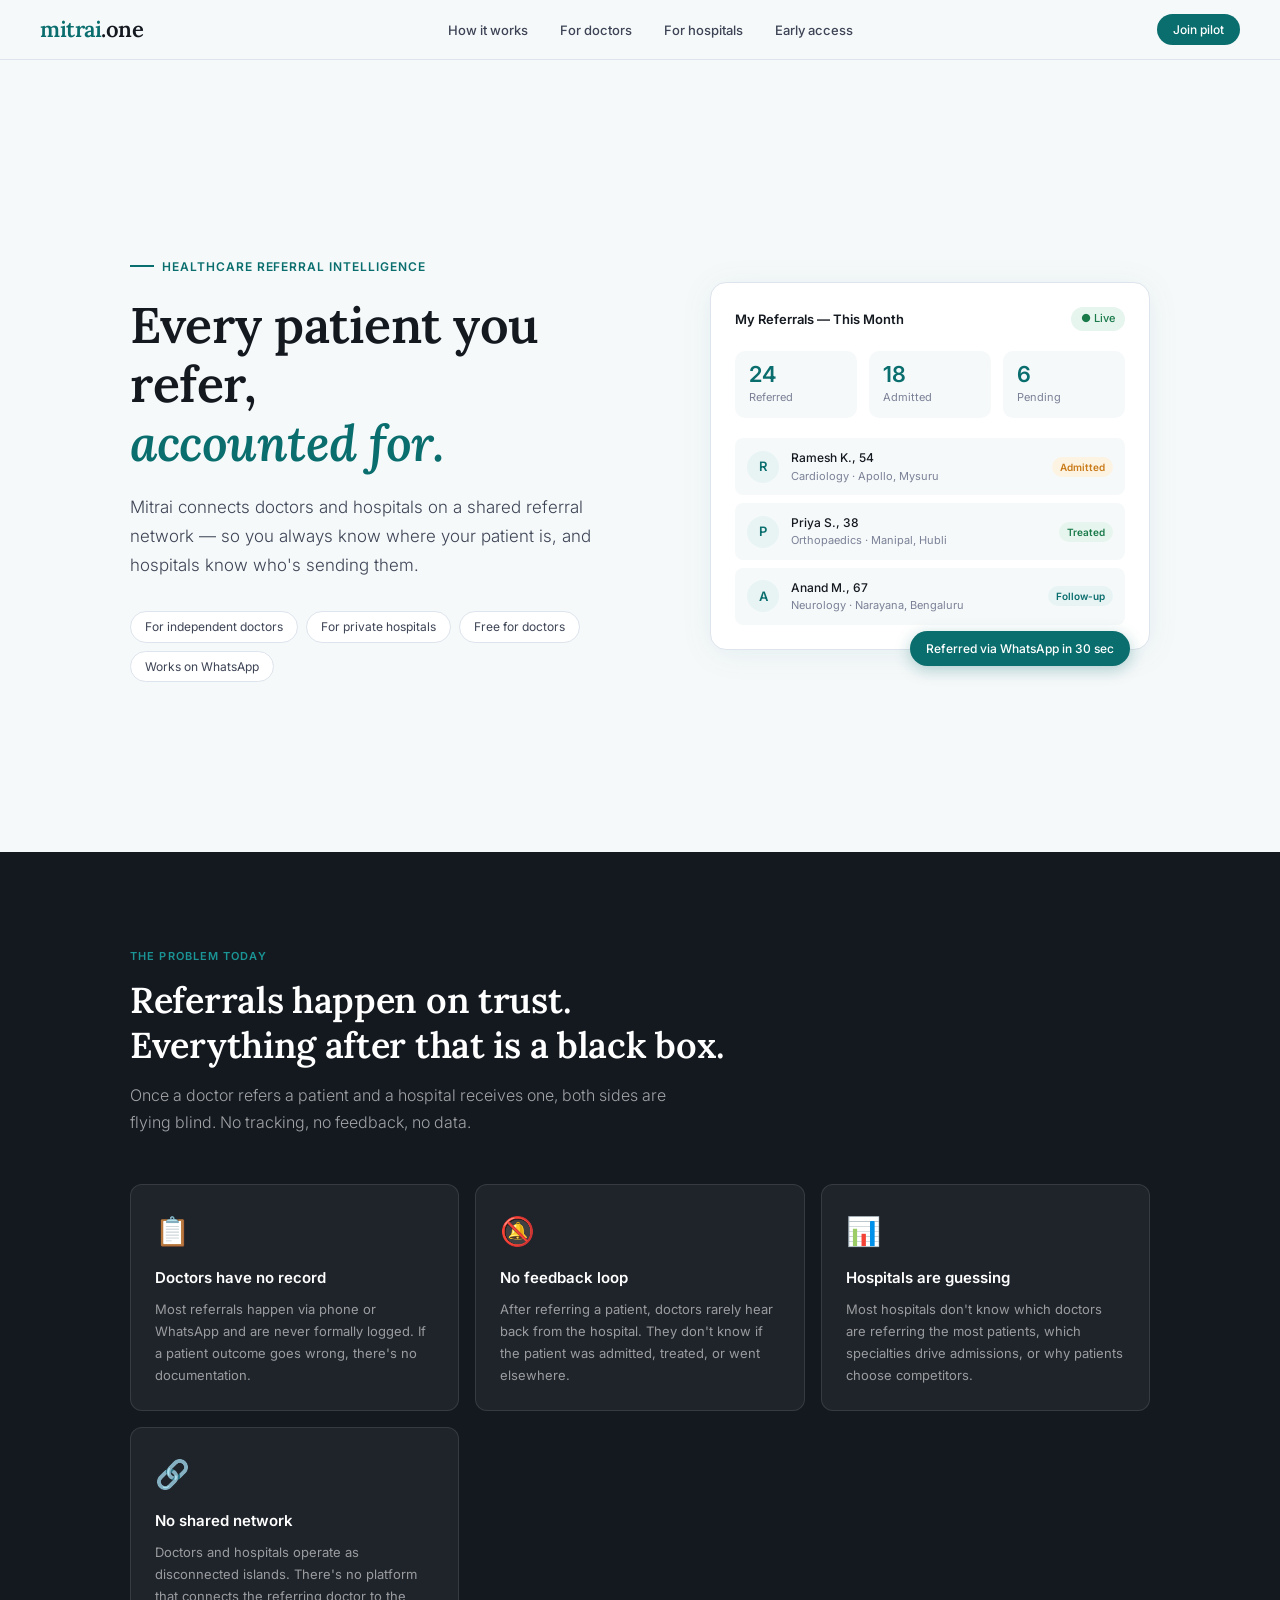
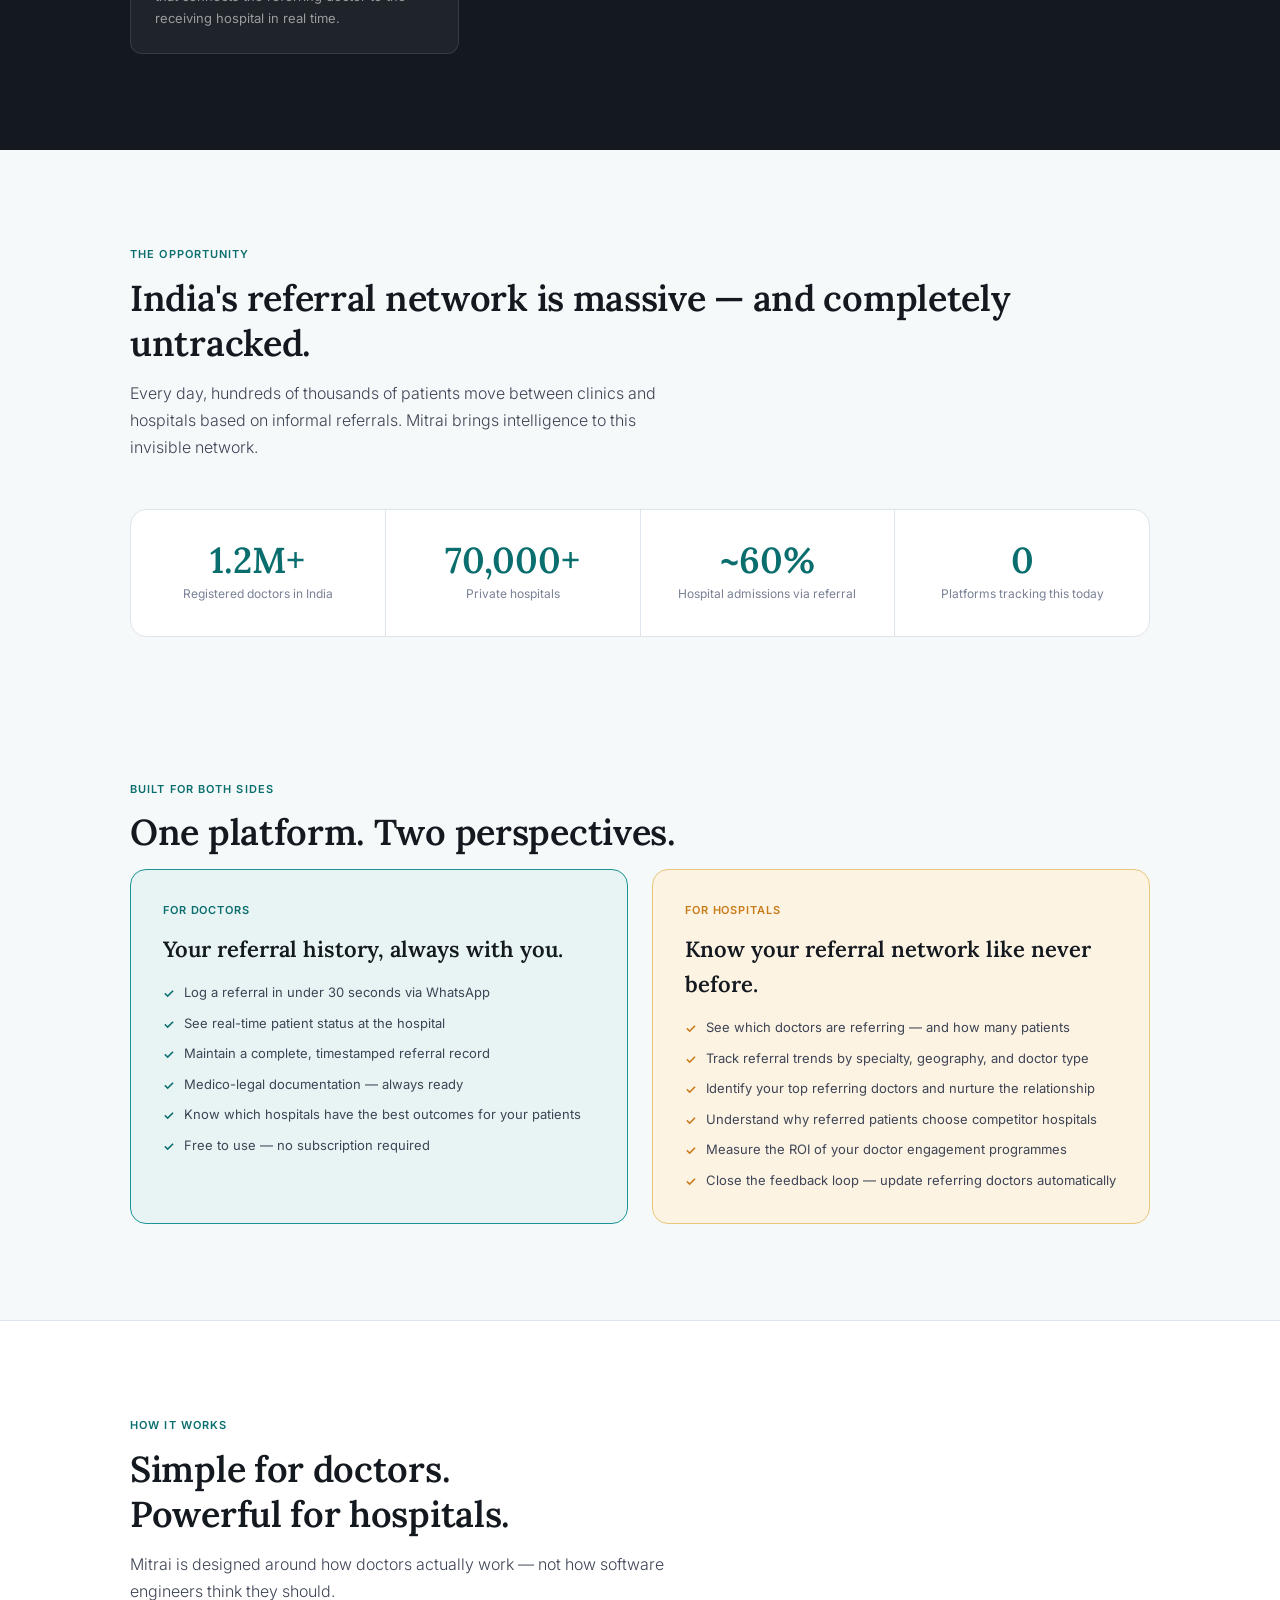
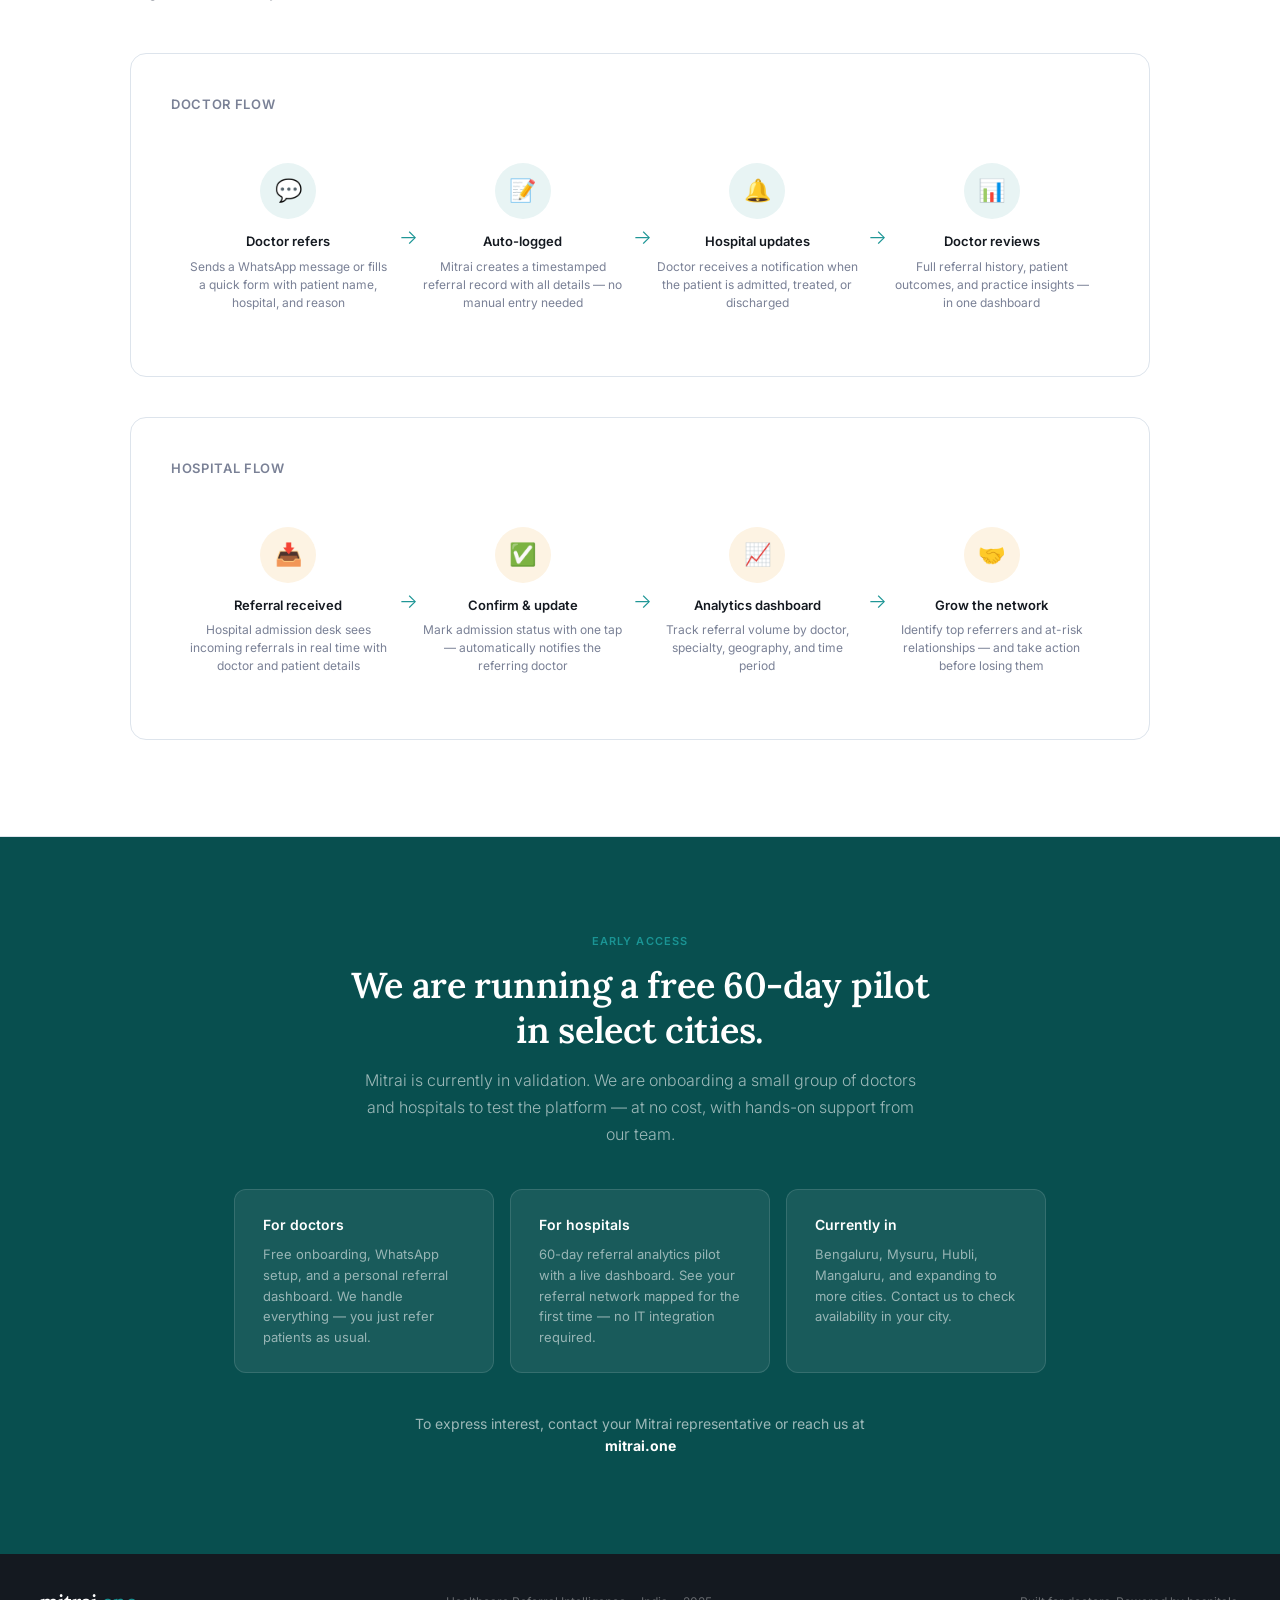
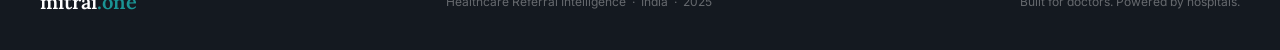
==== index.html @ abe80aa4 "first static site version0" ====
<!DOCTYPE html>
<html lang="en">
<head>
<meta charset="UTF-8">
<meta name="viewport" content="width=device-width, initial-scale=1.0">
<title>Mitrai — Healthcare Referral Intelligence</title>
<style>
@import url('https://fonts.googleapis.com/css2?family=Inter:wght@300;400;500;600&family=Lora:ital,wght@0,500;0,600;1,400&display=swap');

:root {
  --teal: #0B6E6E;
  --teal-dark: #084F4F;
  --teal-light: #E8F4F4;
  --teal-mid: #1A9494;
  --ink: #141920;
  --ink-mid: #3D4455;
  --ink-light: #7A8196;
  --bg: #F6F9FA;
  --white: #FFFFFF;
  --border: #DDE4EC;
  --amber: #C97B1A;
  --amber-light: #FDF3E3;
  --green: #1A7A4A;
  --green-light: #E6F5EE;
  --section-gap: 96px;
}

* { box-sizing: border-box; margin: 0; padding: 0; }

html { scroll-behavior: smooth; }

body {
  font-family: 'Inter', sans-serif;
  background: var(--bg);
  color: var(--ink);
  font-size: 15px;
  line-height: 1.6;
  -webkit-font-smoothing: antialiased;
}

/* NAV */
nav {
  position: sticky;
  top: 0;
  z-index: 100;
  background: rgba(246,249,250,0.92);
  backdrop-filter: blur(12px);
  border-bottom: 1px solid var(--border);
  padding: 0 40px;
  display: flex;
  align-items: center;
  justify-content: space-between;
  height: 60px;
}
.nav-logo {
  font-family: 'Lora', serif;
  font-size: 22px;
  font-weight: 600;
  color: var(--teal);
  letter-spacing: -0.5px;
  text-decoration: none;
}
.nav-logo span { color: var(--ink); }
.nav-links {
  display: flex;
  gap: 32px;
  list-style: none;
}
.nav-links a {
  font-size: 13px;
  font-weight: 500;
  color: var(--ink-mid);
  text-decoration: none;
  transition: color 0.2s;
}
.nav-links a:hover { color: var(--teal); }
.nav-pill {
  font-size: 12px;
  background: var(--teal);
  color: white;
  padding: 6px 16px;
  border-radius: 99px;
  font-weight: 500;
  text-decoration: none;
}

/* HERO */
.hero {
  min-height: 88vh;
  display: flex;
  align-items: center;
  padding: 80px 40px 60px;
  max-width: 1100px;
  margin: 0 auto;
  gap: 60px;
}
.hero-text { flex: 1; max-width: 560px; }
.hero-eyebrow {
  display: inline-flex;
  align-items: center;
  gap: 8px;
  font-size: 12px;
  font-weight: 600;
  color: var(--teal);
  text-transform: uppercase;
  letter-spacing: 0.08em;
  margin-bottom: 20px;
}
.hero-eyebrow::before {
  content: '';
  width: 24px;
  height: 2px;
  background: var(--teal);
  display: block;
}
.hero h1 {
  font-family: 'Lora', serif;
  font-size: clamp(32px, 5vw, 50px);
  font-weight: 600;
  color: var(--ink);
  line-height: 1.18;
  letter-spacing: -0.5px;
  margin-bottom: 20px;
}
.hero h1 em {
  font-style: italic;
  color: var(--teal);
}
.hero-sub {
  font-size: 17px;
  color: var(--ink-mid);
  line-height: 1.7;
  margin-bottom: 32px;
  font-weight: 300;
}
.hero-tags {
  display: flex;
  flex-wrap: wrap;
  gap: 8px;
}
.hero-tag {
  font-size: 12px;
  padding: 5px 14px;
  border-radius: 99px;
  border: 1px solid var(--border);
  color: var(--ink-mid);
  background: var(--white);
}

/* Hero visual */
.hero-visual {
  flex: 1;
  max-width: 440px;
  position: relative;
}
.dashboard-card {
  background: var(--white);
  border: 1px solid var(--border);
  border-radius: 16px;
  padding: 24px;
  box-shadow: 0 4px 32px rgba(11,110,110,0.08);
}
.dc-header {
  display: flex;
  align-items: center;
  justify-content: space-between;
  margin-bottom: 20px;
}
.dc-title { font-size: 13px; font-weight: 600; color: var(--ink); }
.dc-badge { font-size: 11px; background: var(--green-light); color: var(--green); padding: 3px 10px; border-radius: 99px; font-weight: 500; }
.dc-stat-row {
  display: flex;
  gap: 12px;
  margin-bottom: 20px;
}
.dc-stat {
  flex: 1;
  background: var(--bg);
  border-radius: 10px;
  padding: 12px 14px;
}
.dc-stat-val { font-size: 22px; font-weight: 600; color: var(--teal); line-height: 1; }
.dc-stat-label { font-size: 11px; color: var(--ink-light); margin-top: 4px; }
.dc-list { display: flex; flex-direction: column; gap: 8px; }
.dc-item {
  display: flex;
  align-items: center;
  gap: 12px;
  padding: 10px 12px;
  background: var(--bg);
  border-radius: 8px;
}
.dc-avatar {
  width: 32px; height: 32px;
  border-radius: 50%;
  background: var(--teal-light);
  display: flex; align-items: center; justify-content: center;
  font-size: 13px; font-weight: 600; color: var(--teal);
  flex-shrink: 0;
}
.dc-item-text { flex: 1; }
.dc-item-name { font-size: 12px; font-weight: 500; color: var(--ink); }
.dc-item-sub { font-size: 11px; color: var(--ink-light); }
.dc-item-status {
  font-size: 10px; font-weight: 600; padding: 2px 8px; border-radius: 99px;
}
.status-admitted { background: var(--amber-light); color: var(--amber); }
.status-treated { background: var(--green-light); color: var(--green); }
.status-followup { background: var(--teal-light); color: var(--teal); }

/* floating badge */
.float-badge {
  position: absolute;
  bottom: -16px;
  right: 20px;
  background: var(--teal);
  color: white;
  font-size: 12px;
  font-weight: 500;
  padding: 8px 16px;
  border-radius: 99px;
  box-shadow: 0 4px 16px rgba(11,110,110,0.3);
}

/* SECTION COMMON */
.section {
  padding: var(--section-gap) 40px;
  max-width: 1100px;
  margin: 0 auto;
}
.section-eyebrow {
  font-size: 11px;
  font-weight: 600;
  text-transform: uppercase;
  letter-spacing: 0.1em;
  color: var(--teal);
  margin-bottom: 12px;
}
.section-title {
  font-family: 'Lora', serif;
  font-size: clamp(24px, 3.5vw, 36px);
  font-weight: 600;
  color: var(--ink);
  line-height: 1.25;
  margin-bottom: 14px;
  letter-spacing: -0.3px;
}
.section-sub {
  font-size: 16px;
  color: var(--ink-mid);
  max-width: 560px;
  line-height: 1.7;
  font-weight: 300;
  margin-bottom: 48px;
}

/* PROBLEM */
.problem-bg {
  background: var(--ink);
  color: white;
}
.problem-section {
  padding: var(--section-gap) 40px;
  max-width: 1100px;
  margin: 0 auto;
}
.problem-section .section-eyebrow { color: var(--teal-mid); }
.problem-section .section-title { color: white; }
.problem-section .section-sub { color: rgba(255,255,255,0.6); }
.problem-grid {
  display: grid;
  grid-template-columns: repeat(auto-fit, minmax(260px, 1fr));
  gap: 16px;
}
.problem-card {
  background: rgba(255,255,255,0.05);
  border: 1px solid rgba(255,255,255,0.1);
  border-radius: 12px;
  padding: 24px;
}
.problem-icon { font-size: 28px; margin-bottom: 12px; }
.problem-title { font-size: 15px; font-weight: 600; color: white; margin-bottom: 8px; }
.problem-desc { font-size: 13px; color: rgba(255,255,255,0.55); line-height: 1.7; }

/* HOW IT WORKS */
.steps {
  display: grid;
  grid-template-columns: repeat(auto-fit, minmax(220px, 1fr));
  gap: 24px;
}
.step-card {
  background: var(--white);
  border: 1px solid var(--border);
  border-radius: 14px;
  padding: 28px 24px;
  position: relative;
}
.step-num {
  font-family: 'Lora', serif;
  font-size: 40px;
  font-weight: 600;
  color: var(--teal-light);
  line-height: 1;
  margin-bottom: 16px;
}
.step-title { font-size: 15px; font-weight: 600; color: var(--ink); margin-bottom: 8px; }
.step-desc { font-size: 13px; color: var(--ink-mid); line-height: 1.7; }

/* FOR WHOM */
.audience-row {
  display: grid;
  grid-template-columns: 1fr 1fr;
  gap: 24px;
  margin-top: 8px;
}
.audience-card {
  border-radius: 16px;
  padding: 32px;
}
.audience-card.doctors {
  background: var(--teal-light);
  border: 1px solid var(--teal-mid);
}
.audience-card.hospitals {
  background: var(--amber-light);
  border: 1px solid #E8C77A;
}
.audience-label {
  font-size: 11px;
  font-weight: 600;
  text-transform: uppercase;
  letter-spacing: 0.08em;
  margin-bottom: 12px;
}
.audience-card.doctors .audience-label { color: var(--teal); }
.audience-card.hospitals .audience-label { color: var(--amber); }
.audience-title { font-family: 'Lora', serif; font-size: 22px; font-weight: 600; color: var(--ink); margin-bottom: 16px; }
.feature-list { list-style: none; display: flex; flex-direction: column; gap: 10px; }
.feature-list li {
  display: flex;
  align-items: flex-start;
  gap: 10px;
  font-size: 13px;
  color: var(--ink-mid);
  line-height: 1.5;
}
.feature-list li::before {
  content: '✓';
  font-weight: 600;
  flex-shrink: 0;
  margin-top: 1px;
}
.audience-card.doctors .feature-list li::before { color: var(--teal); }
.audience-card.hospitals .feature-list li::before { color: var(--amber); }

/* FLOW */
.flow-wrap {
  background: var(--white);
  border: 1px solid var(--border);
  border-radius: 16px;
  padding: 40px;
}
.flow-row {
  display: flex;
  align-items: stretch;
  gap: 0;
  flex-wrap: wrap;
}
.flow-node {
  flex: 1;
  min-width: 150px;
  text-align: center;
  padding: 24px 16px;
  position: relative;
}
.flow-node::after {
  content: '→';
  position: absolute;
  right: -12px;
  top: 50%;
  transform: translateY(-50%);
  font-size: 20px;
  color: var(--teal-mid);
  font-weight: 300;
}
.flow-node:last-child::after { display: none; }
.flow-circle {
  width: 56px; height: 56px;
  border-radius: 50%;
  margin: 0 auto 12px;
  display: flex; align-items: center; justify-content: center;
  font-size: 22px;
}
.flow-node-title { font-size: 13px; font-weight: 600; color: var(--ink); margin-bottom: 6px; }
.flow-node-desc { font-size: 12px; color: var(--ink-light); line-height: 1.5; }

/* STATS */
.stats-row {
  display: flex;
  gap: 0;
  flex-wrap: wrap;
  background: var(--white);
  border: 1px solid var(--border);
  border-radius: 16px;
  overflow: hidden;
  margin-bottom: 48px;
}
.stat-item {
  flex: 1;
  min-width: 140px;
  padding: 32px 24px;
  border-right: 1px solid var(--border);
  text-align: center;
}
.stat-item:last-child { border-right: none; }
.stat-val { font-family: 'Lora', serif; font-size: 36px; font-weight: 600; color: var(--teal); line-height: 1; margin-bottom: 6px; }
.stat-label { font-size: 12px; color: var(--ink-light); }

/* PILOT */
.pilot-bg { background: var(--teal-dark); }
.pilot-section {
  padding: var(--section-gap) 40px;
  max-width: 1100px;
  margin: 0 auto;
  text-align: center;
}
.pilot-section .section-eyebrow { color: var(--teal-mid); }
.pilot-section .section-title { color: white; margin: 0 auto 14px; }
.pilot-section .section-sub { color: rgba(255,255,255,0.6); margin: 0 auto 40px; text-align: center; }
.pilot-cards {
  display: flex;
  gap: 16px;
  justify-content: center;
  flex-wrap: wrap;
}
.pilot-card {
  background: rgba(255,255,255,0.07);
  border: 1px solid rgba(255,255,255,0.12);
  border-radius: 12px;
  padding: 24px 28px;
  text-align: left;
  max-width: 260px;
  flex: 1;
  min-width: 200px;
}
.pilot-card-title { font-size: 14px; font-weight: 600; color: white; margin-bottom: 8px; }
.pilot-card-desc { font-size: 13px; color: rgba(255,255,255,0.55); line-height: 1.6; }

/* FOOTER */
footer {
  background: var(--ink);
  padding: 32px 40px;
  display: flex;
  align-items: center;
  justify-content: space-between;
  flex-wrap: gap;
  gap: 16px;
}
.footer-logo { font-family: 'Lora', serif; font-size: 20px; font-weight: 600; color: white; }
.footer-logo span { color: var(--teal-mid); }
.footer-note { font-size: 12px; color: rgba(255,255,255,0.35); }

/* RESPONSIVE */
@media (max-width: 768px) {
  nav { padding: 0 20px; }
  .nav-links { display: none; }
  .hero { flex-direction: column; padding: 60px 20px 40px; gap: 40px; }
  .hero-visual { max-width: 100%; }
  .section, .problem-section, .pilot-section { padding: 60px 20px; }
  .audience-row { grid-template-columns: 1fr; }
  .flow-row { flex-direction: column; }
  .flow-node::after { content: '↓'; right: 50%; transform: translateX(50%); top: auto; bottom: -16px; }
  .flow-node { padding-bottom: 32px; }
  footer { flex-direction: column; text-align: center; padding: 24px 20px; }
}
</style>
</head>
<body>

<!-- NAV -->
<nav>
  <a class="nav-logo" href="#">mitrai<span>.one</span></a>
  <ul class="nav-links">
    <li><a href="#how-it-works">How it works</a></li>
    <li><a href="#for-whom">For doctors</a></li>
    <li><a href="#for-hospitals">For hospitals</a></li>
    <li><a href="#pilot">Early access</a></li>
  </ul>
  <a class="nav-pill" href="#pilot">Join pilot</a>
</nav>

<!-- HERO -->
<section>
  <div class="hero">
    <div class="hero-text">
      <div class="hero-eyebrow">Healthcare Referral Intelligence</div>
      <h1>Every patient you refer,<br><em>accounted for.</em></h1>
      <p class="hero-sub">Mitrai connects doctors and hospitals on a shared referral network — so you always know where your patient is, and hospitals know who's sending them.</p>
      <div class="hero-tags">
        <span class="hero-tag">For independent doctors</span>
        <span class="hero-tag">For private hospitals</span>
        <span class="hero-tag">Free for doctors</span>
        <span class="hero-tag">Works on WhatsApp</span>
      </div>
    </div>
    <div class="hero-visual">
      <div class="dashboard-card">
        <div class="dc-header">
          <div class="dc-title">My Referrals — This Month</div>
          <div class="dc-badge">● Live</div>
        </div>
        <div class="dc-stat-row">
          <div class="dc-stat">
            <div class="dc-stat-val">24</div>
            <div class="dc-stat-label">Referred</div>
          </div>
          <div class="dc-stat">
            <div class="dc-stat-val">18</div>
            <div class="dc-stat-label">Admitted</div>
          </div>
          <div class="dc-stat">
            <div class="dc-stat-val">6</div>
            <div class="dc-stat-label">Pending</div>
          </div>
        </div>
        <div class="dc-list">
          <div class="dc-item">
            <div class="dc-avatar">R</div>
            <div class="dc-item-text">
              <div class="dc-item-name">Ramesh K., 54</div>
              <div class="dc-item-sub">Cardiology · Apollo, Mysuru</div>
            </div>
            <span class="dc-item-status status-admitted">Admitted</span>
          </div>
          <div class="dc-item">
            <div class="dc-avatar">P</div>
            <div class="dc-item-text">
              <div class="dc-item-name">Priya S., 38</div>
              <div class="dc-item-sub">Orthopaedics · Manipal, Hubli</div>
            </div>
            <span class="dc-item-status status-treated">Treated</span>
          </div>
          <div class="dc-item">
            <div class="dc-avatar">A</div>
            <div class="dc-item-text">
              <div class="dc-item-name">Anand M., 67</div>
              <div class="dc-item-sub">Neurology · Narayana, Bengaluru</div>
            </div>
            <span class="dc-item-status status-followup">Follow-up</span>
          </div>
        </div>
      </div>
      <div class="float-badge">Referred via WhatsApp in 30 sec</div>
    </div>
  </div>
</section>

<!-- PROBLEM -->
<div class="problem-bg">
  <div class="problem-section">
    <div class="section-eyebrow">The problem today</div>
    <h2 class="section-title">Referrals happen on trust.<br>Everything after that is a black box.</h2>
    <p class="section-sub">Once a doctor refers a patient and a hospital receives one, both sides are flying blind. No tracking, no feedback, no data.</p>
    <div class="problem-grid">
      <div class="problem-card">
        <div class="problem-icon">📋</div>
        <div class="problem-title">Doctors have no record</div>
        <div class="problem-desc">Most referrals happen via phone or WhatsApp and are never formally logged. If a patient outcome goes wrong, there's no documentation.</div>
      </div>
      <div class="problem-card">
        <div class="problem-icon">🔕</div>
        <div class="problem-title">No feedback loop</div>
        <div class="problem-desc">After referring a patient, doctors rarely hear back from the hospital. They don't know if the patient was admitted, treated, or went elsewhere.</div>
      </div>
      <div class="problem-card">
        <div class="problem-icon">📊</div>
        <div class="problem-title">Hospitals are guessing</div>
        <div class="problem-desc">Most hospitals don't know which doctors are referring the most patients, which specialties drive admissions, or why patients choose competitors.</div>
      </div>
      <div class="problem-card">
        <div class="problem-icon">🔗</div>
        <div class="problem-title">No shared network</div>
        <div class="problem-desc">Doctors and hospitals operate as disconnected islands. There's no platform that connects the referring doctor to the receiving hospital in real time.</div>
      </div>
    </div>
  </div>
</div>

<!-- STATS -->
<div class="section" style="padding-bottom: 0;" id="for-whom">
  <div class="section-eyebrow">The opportunity</div>
  <h2 class="section-title">India's referral network is massive — and completely untracked.</h2>
  <p class="section-sub">Every day, hundreds of thousands of patients move between clinics and hospitals based on informal referrals. Mitrai brings intelligence to this invisible network.</p>
  <div class="stats-row">
    <div class="stat-item">
      <div class="stat-val">1.2M+</div>
      <div class="stat-label">Registered doctors in India</div>
    </div>
    <div class="stat-item">
      <div class="stat-val">70,000+</div>
      <div class="stat-label">Private hospitals</div>
    </div>
    <div class="stat-item">
      <div class="stat-val">~60%</div>
      <div class="stat-label">Hospital admissions via referral</div>
    </div>
    <div class="stat-item">
      <div class="stat-val">0</div>
      <div class="stat-label">Platforms tracking this today</div>
    </div>
  </div>
</div>

<!-- FOR WHOM -->
<div class="section">
  <div class="section-eyebrow">Built for both sides</div>
  <h2 class="section-title">One platform. Two perspectives.</h2>
  <div class="audience-row">
    <div class="audience-card doctors">
      <div class="audience-label">For Doctors</div>
      <div class="audience-title">Your referral history, always with you.</div>
      <ul class="feature-list">
        <li>Log a referral in under 30 seconds via WhatsApp</li>
        <li>See real-time patient status at the hospital</li>
        <li>Maintain a complete, timestamped referral record</li>
        <li>Medico-legal documentation — always ready</li>
        <li>Know which hospitals have the best outcomes for your patients</li>
        <li>Free to use — no subscription required</li>
      </ul>
    </div>
    <div class="audience-card hospitals" id="for-hospitals">
      <div class="audience-label">For Hospitals</div>
      <div class="audience-title">Know your referral network like never before.</div>
      <ul class="feature-list">
        <li>See which doctors are referring — and how many patients</li>
        <li>Track referral trends by specialty, geography, and doctor type</li>
        <li>Identify your top referring doctors and nurture the relationship</li>
        <li>Understand why referred patients choose competitor hospitals</li>
        <li>Measure the ROI of your doctor engagement programmes</li>
        <li>Close the feedback loop — update referring doctors automatically</li>
      </ul>
    </div>
  </div>
</div>

<!-- HOW IT WORKS -->
<div style="background:var(--white);border-top:1px solid var(--border);border-bottom:1px solid var(--border);" id="how-it-works">
  <div class="section">
    <div class="section-eyebrow">How it works</div>
    <h2 class="section-title">Simple for doctors.<br>Powerful for hospitals.</h2>
    <p class="section-sub">Mitrai is designed around how doctors actually work — not how software engineers think they should.</p>

    <div class="flow-wrap" style="margin-bottom:40px">
      <div style="font-size:13px;font-weight:600;color:var(--ink-light);margin-bottom:24px;text-transform:uppercase;letter-spacing:0.05em">Doctor flow</div>
      <div class="flow-row">
        <div class="flow-node">
          <div class="flow-circle" style="background:var(--teal-light)">💬</div>
          <div class="flow-node-title">Doctor refers</div>
          <div class="flow-node-desc">Sends a WhatsApp message or fills a quick form with patient name, hospital, and reason</div>
        </div>
        <div class="flow-node">
          <div class="flow-circle" style="background:var(--teal-light)">📝</div>
          <div class="flow-node-title">Auto-logged</div>
          <div class="flow-node-desc">Mitrai creates a timestamped referral record with all details — no manual entry needed</div>
        </div>
        <div class="flow-node">
          <div class="flow-circle" style="background:var(--teal-light)">🔔</div>
          <div class="flow-node-title">Hospital updates</div>
          <div class="flow-node-desc">Doctor receives a notification when the patient is admitted, treated, or discharged</div>
        </div>
        <div class="flow-node">
          <div class="flow-circle" style="background:var(--teal-light)">📊</div>
          <div class="flow-node-title">Doctor reviews</div>
          <div class="flow-node-desc">Full referral history, patient outcomes, and practice insights — in one dashboard</div>
        </div>
      </div>
    </div>

    <div class="flow-wrap">
      <div style="font-size:13px;font-weight:600;color:var(--ink-light);margin-bottom:24px;text-transform:uppercase;letter-spacing:0.05em">Hospital flow</div>
      <div class="flow-row">
        <div class="flow-node">
          <div class="flow-circle" style="background:var(--amber-light)">📥</div>
          <div class="flow-node-title">Referral received</div>
          <div class="flow-node-desc">Hospital admission desk sees incoming referrals in real time with doctor and patient details</div>
        </div>
        <div class="flow-node">
          <div class="flow-circle" style="background:var(--amber-light)">✅</div>
          <div class="flow-node-title">Confirm & update</div>
          <div class="flow-node-desc">Mark admission status with one tap — automatically notifies the referring doctor</div>
        </div>
        <div class="flow-node">
          <div class="flow-circle" style="background:var(--amber-light)">📈</div>
          <div class="flow-node-title">Analytics dashboard</div>
          <div class="flow-node-desc">Track referral volume by doctor, specialty, geography, and time period</div>
        </div>
        <div class="flow-node">
          <div class="flow-circle" style="background:var(--amber-light)">🤝</div>
          <div class="flow-node-title">Grow the network</div>
          <div class="flow-node-desc">Identify top referrers and at-risk relationships — and take action before losing them</div>
        </div>
      </div>
    </div>
  </div>
</div>

<!-- PILOT -->
<div class="pilot-bg" id="pilot">
  <div class="pilot-section">
    <div class="section-eyebrow">Early access</div>
    <h2 class="section-title" style="max-width:600px">We are running a free 60-day pilot in select cities.</h2>
    <p class="section-sub">Mitrai is currently in validation. We are onboarding a small group of doctors and hospitals to test the platform — at no cost, with hands-on support from our team.</p>
    <div class="pilot-cards">
      <div class="pilot-card">
        <div class="pilot-card-title">For doctors</div>
        <div class="pilot-card-desc">Free onboarding, WhatsApp setup, and a personal referral dashboard. We handle everything — you just refer patients as usual.</div>
      </div>
      <div class="pilot-card">
        <div class="pilot-card-title">For hospitals</div>
        <div class="pilot-card-desc">60-day referral analytics pilot with a live dashboard. See your referral network mapped for the first time — no IT integration required.</div>
      </div>
      <div class="pilot-card">
        <div class="pilot-card-title">Currently in</div>
        <div class="pilot-card-desc">Bengaluru, Mysuru, Hubli, Mangaluru, and expanding to more cities. Contact us to check availability in your city.</div>
      </div>
    </div>
    <div style="margin-top:40px;font-size:14px;color:rgba(255,255,255,0.6)">
      To express interest, contact your Mitrai representative or reach us at<br>
      <strong style="color:white">mitrai.one</strong>
    </div>
  </div>
</div>

<!-- FOOTER -->
<footer>
  <div class="footer-logo">mitrai<span>.one</span></div>
  <div class="footer-note">Healthcare Referral Intelligence &nbsp;·&nbsp; India &nbsp;·&nbsp; 2025</div>
  <div class="footer-note">Built for doctors. Powered by hospitals.</div>
</footer>

</body>
</html>
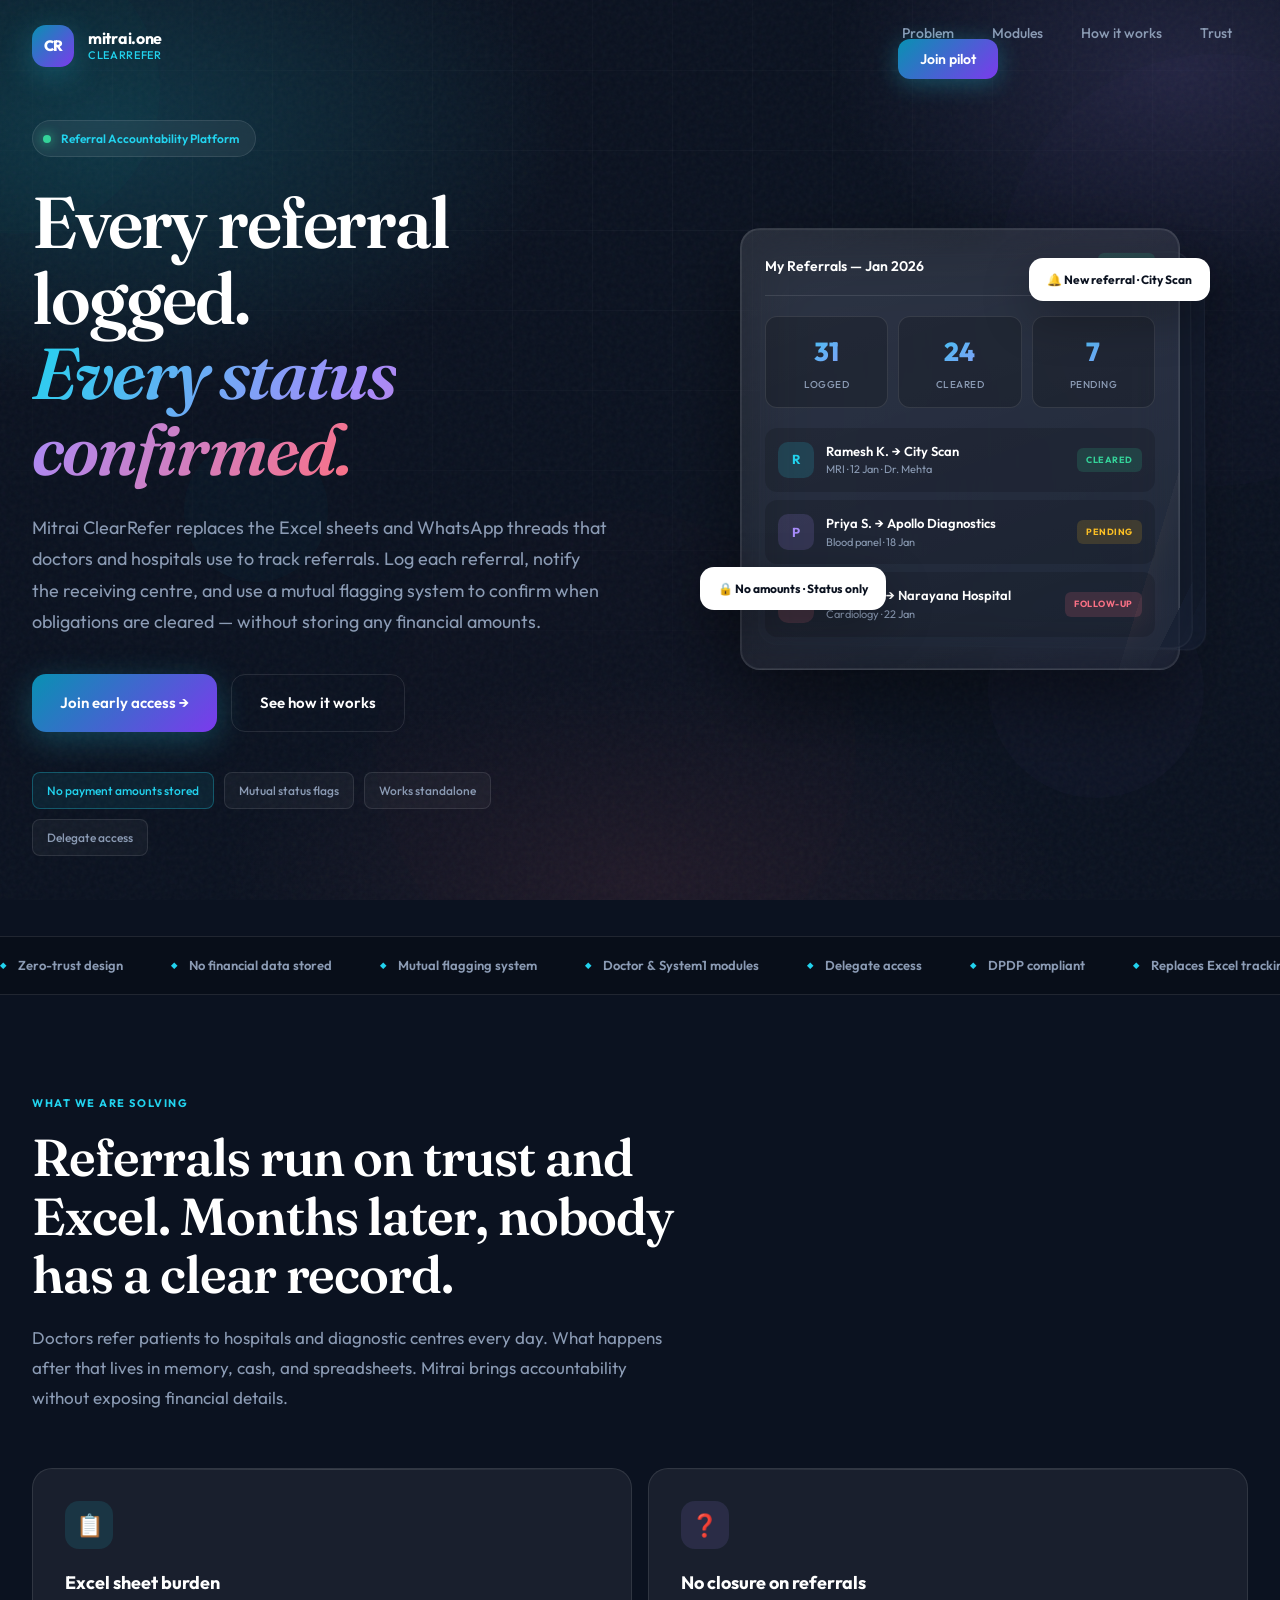
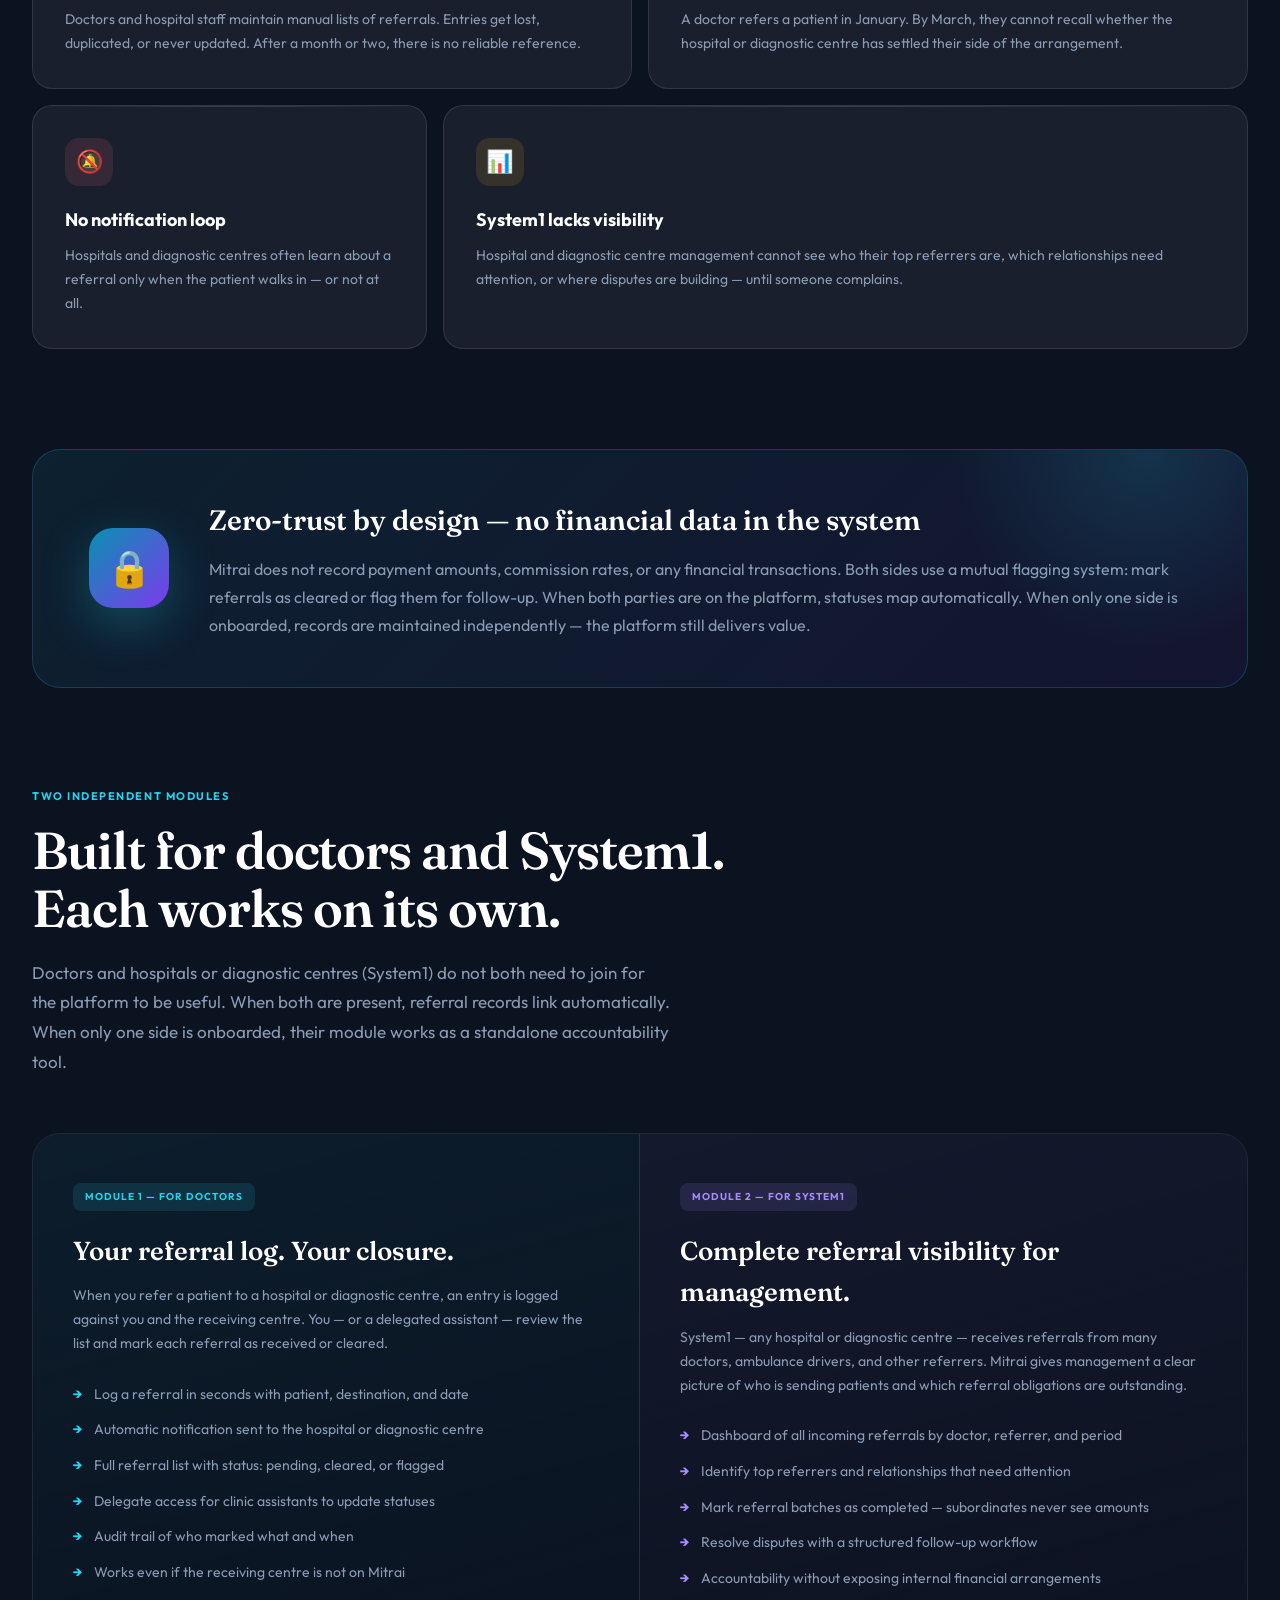
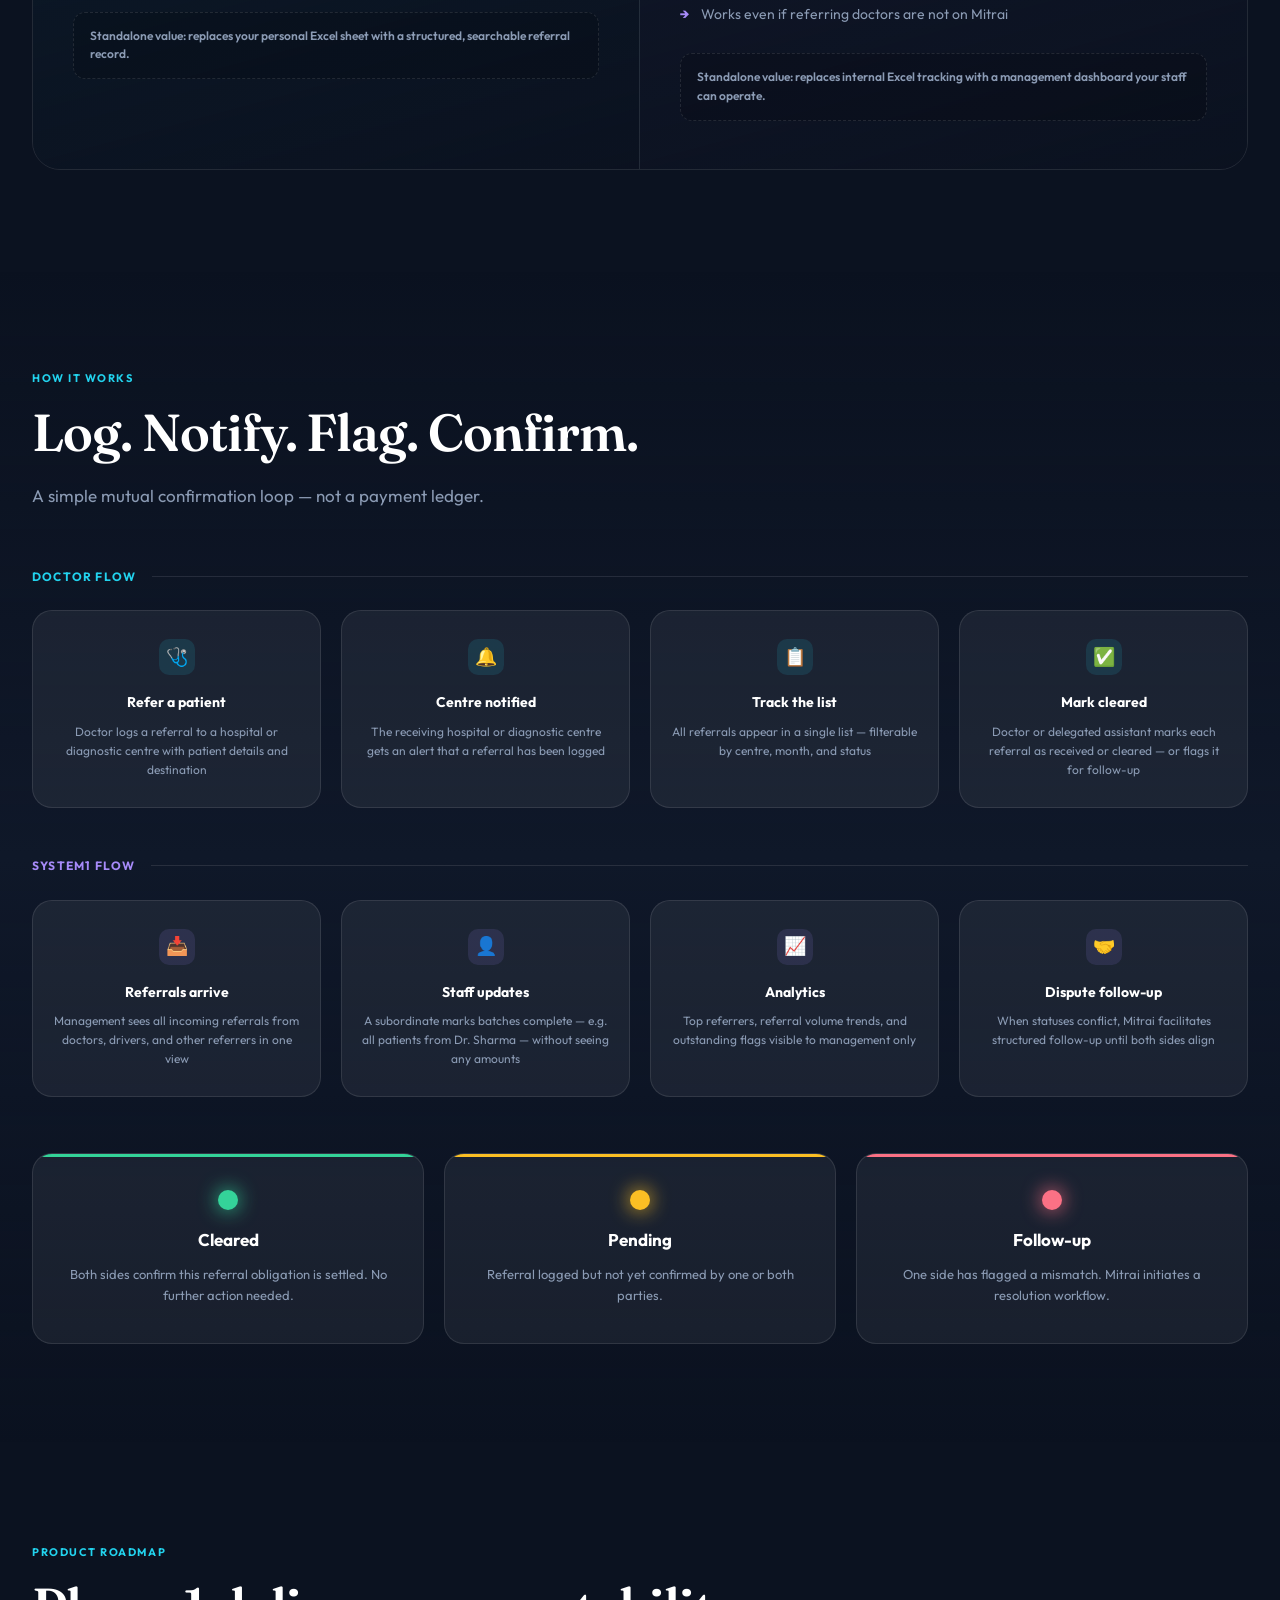
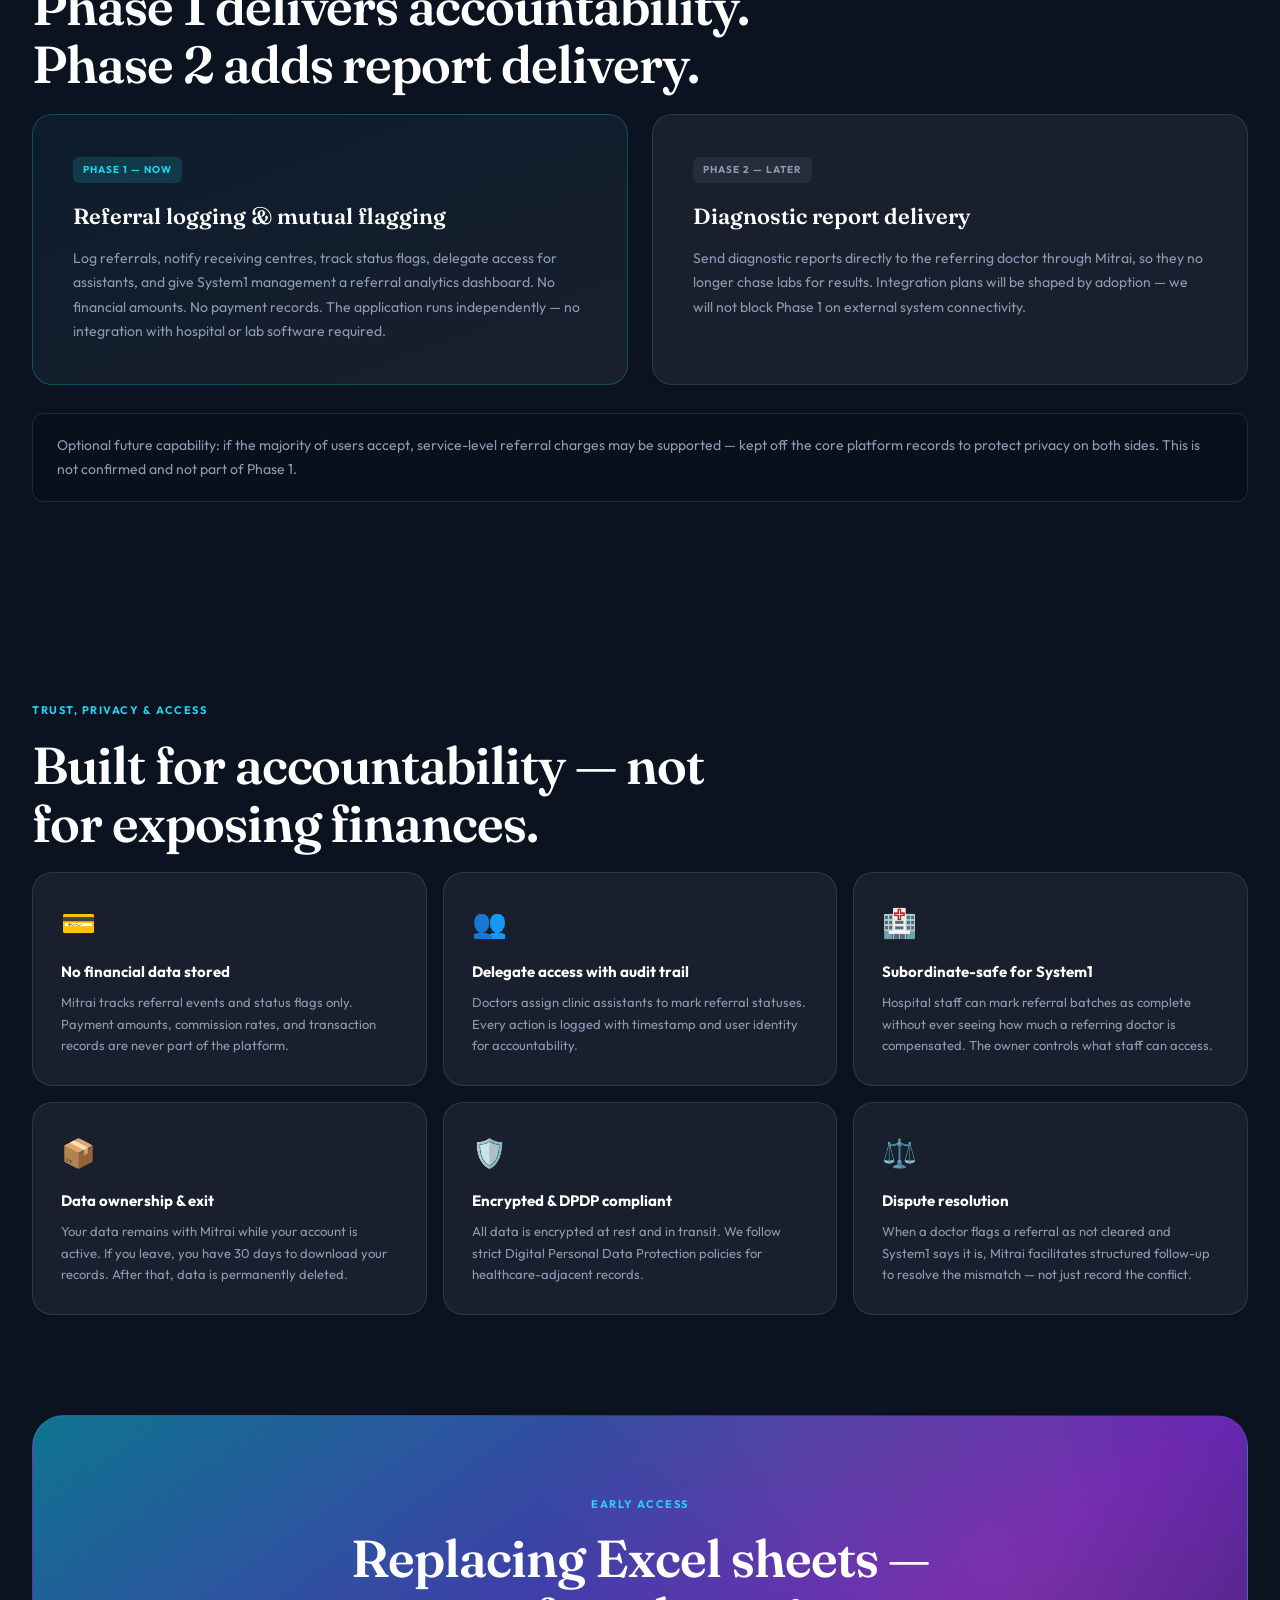
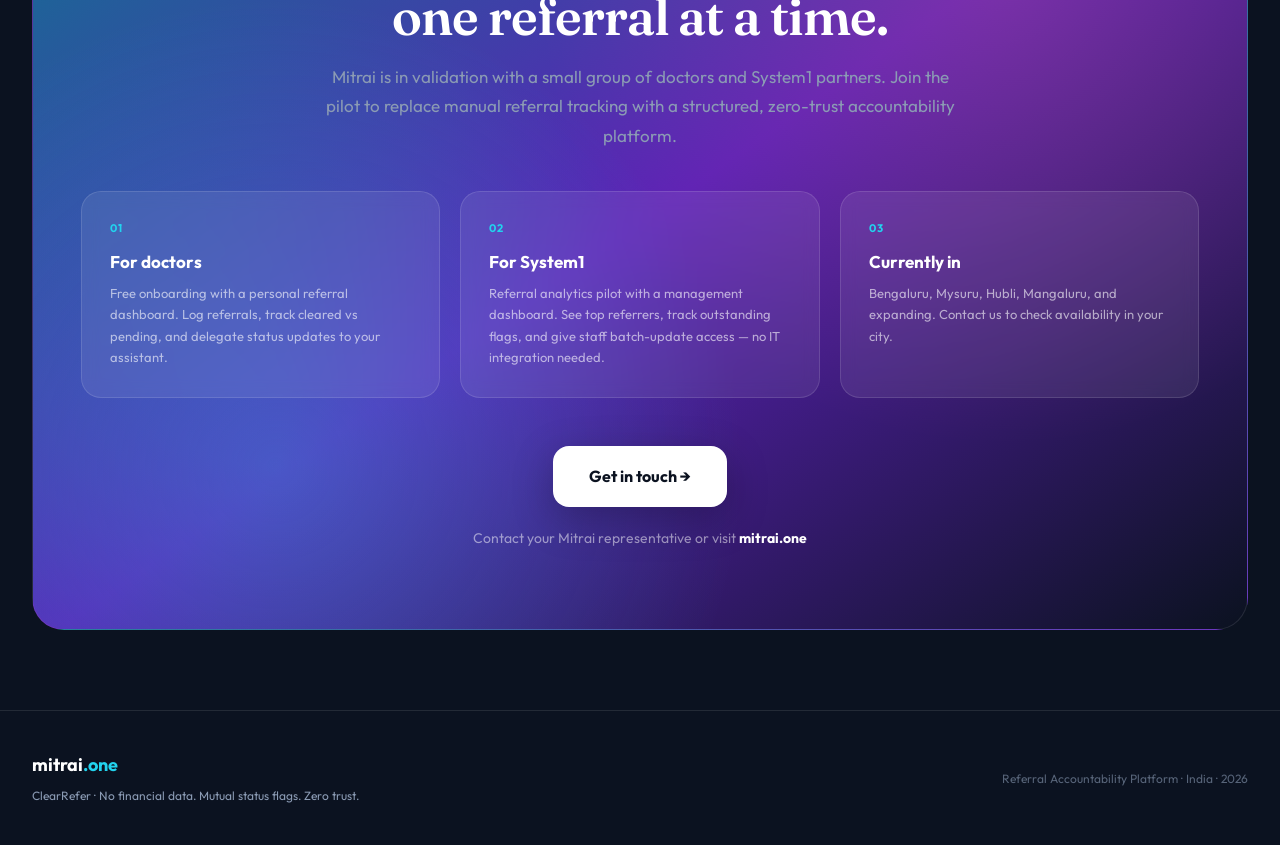
==== commit 472fb20e: "Update index.html new version - to check" ====
--- a/index.html
+++ b/index.html
@@ -3,740 +3,1327 @@
 <head>
 <meta charset="UTF-8">
 <meta name="viewport" content="width=device-width, initial-scale=1.0">
-<title>Mitrai — Healthcare Referral Intelligence</title>
+<meta name="description" content="Mitrai ClearRefer — referral accountability for doctors and hospitals. Log referrals, mutual status flags, zero financial data.">
+<title>Mitrai ClearRefer — Referral Accountability Platform</title>
+<link rel="preconnect" href="https://fonts.googleapis.com">
+<link rel="preconnect" href="https://fonts.gstatic.com" crossorigin>
+<link href="https://fonts.googleapis.com/css2?family=Outfit:wght@300;400;500;600;700;800&family=Fraunces:ital,opsz,wght@0,9..144,400;0,9..144,600;1,9..144,400&display=swap" rel="stylesheet">
 <style>
-@import url('https://fonts.googleapis.com/css2?family=Inter:wght@300;400;500;600&family=Lora:ital,wght@0,500;0,600;1,400&display=swap');
-
 :root {
-  --teal: #0B6E6E;
-  --teal-dark: #084F4F;
-  --teal-light: #E8F4F4;
-  --teal-mid: #1A9494;
-  --ink: #141920;
-  --ink-mid: #3D4455;
-  --ink-light: #7A8196;
-  --bg: #F6F9FA;
+  --navy: #0B1220;
+  --navy-soft: #141E32;
+  --navy-mid: #1A2744;
+  --slate: #8B9BB4;
+  --mist: #E8EEF7;
   --white: #FFFFFF;
-  --border: #DDE4EC;
-  --amber: #C97B1A;
-  --amber-light: #FDF3E3;
-  --green: #1A7A4A;
-  --green-light: #E6F5EE;
-  --section-gap: 96px;
-}
-
-* { box-sizing: border-box; margin: 0; padding: 0; }
-
+  --cyan: #22D3EE;
+  --cyan-dim: #0891B2;
+  --violet: #A78BFA;
+  --violet-deep: #7C3AED;
+  --coral: #FB7185;
+  --mint: #34D399;
+  --amber: #FBBF24;
+  --glass: rgba(255, 255, 255, 0.06);
+  --glass-border: rgba(255, 255, 255, 0.1);
+  --radius: 20px;
+  --radius-sm: 12px;
+  --ease: cubic-bezier(0.22, 1, 0.36, 1);
+}
+
+*, *::before, *::after { box-sizing: border-box; margin: 0; padding: 0; }
 html { scroll-behavior: smooth; }
 
 body {
-  font-family: 'Inter', sans-serif;
-  background: var(--bg);
-  color: var(--ink);
-  font-size: 15px;
+  font-family: 'Outfit', sans-serif;
+  background: var(--navy);
+  color: var(--mist);
   line-height: 1.6;
+  overflow-x: hidden;
   -webkit-font-smoothing: antialiased;
 }
 
-/* NAV */
-nav {
-  position: sticky;
+/* ── Parallax scene ── */
+.parallax-scene {
+  position: fixed;
+  inset: 0;
+  z-index: 0;
+  pointer-events: none;
+  overflow: hidden;
+}
+.parallax-layer {
+  position: absolute;
+  inset: -10%;
+  will-change: transform;
+}
+.layer-aurora {
+  background:
+    radial-gradient(ellipse 55% 45% at 15% 20%, rgba(34, 211, 238, 0.18) 0%, transparent 55%),
+    radial-gradient(ellipse 45% 40% at 85% 15%, rgba(167, 139, 250, 0.14) 0%, transparent 50%),
+    radial-gradient(ellipse 50% 35% at 50% 90%, rgba(251, 113, 133, 0.08) 0%, transparent 55%),
+    var(--navy);
+}
+.layer-orbs svg {
+  width: 100%;
+  height: 100%;
+  opacity: 0.35;
+}
+.layer-grid {
+  background-image:
+    linear-gradient(rgba(255,255,255,0.03) 1px, transparent 1px),
+    linear-gradient(90deg, rgba(255,255,255,0.03) 1px, transparent 1px);
+  background-size: 80px 80px;
+  mask-image: radial-gradient(ellipse 70% 60% at 50% 30%, black, transparent);
+}
+.layer-noise {
+  opacity: 0.04;
+  background-image: url("data:image/svg+xml,%3Csvg viewBox='0 0 256 256' xmlns='http://www.w3.org/2000/svg'%3E%3Cfilter id='n'%3E%3CfeTurbulence type='fractalNoise' baseFrequency='0.9' numOctaves='4' stitchTiles='stitch'/%3E%3C/filter%3E%3Crect width='100%25' height='100%25' filter='url(%23n)'/%3E%3C/svg%3E");
+}
+
+/* ── Layout shell ── */
+.page-shell { position: relative; z-index: 1; }
+
+/* ── Header ── */
+.site-header {
+  position: fixed;
   top: 0;
+  left: 0;
+  right: 0;
   z-index: 100;
-  background: rgba(246,249,250,0.92);
-  backdrop-filter: blur(12px);
-  border-bottom: 1px solid var(--border);
-  padding: 0 40px;
+  padding: 20px 32px;
   display: flex;
   align-items: center;
   justify-content: space-between;
-  height: 60px;
-}
-.nav-logo {
-  font-family: 'Lora', serif;
-  font-size: 22px;
-  font-weight: 600;
-  color: var(--teal);
-  letter-spacing: -0.5px;
-  text-decoration: none;
-}
-.nav-logo span { color: var(--ink); }
-.nav-links {
-  display: flex;
-  gap: 32px;
-  list-style: none;
-}
-.nav-links a {
-  font-size: 13px;
-  font-weight: 500;
-  color: var(--ink-mid);
-  text-decoration: none;
-  transition: color 0.2s;
-}
-.nav-links a:hover { color: var(--teal); }
-.nav-pill {
-  font-size: 12px;
-  background: var(--teal);
-  color: white;
-  padding: 6px 16px;
-  border-radius: 99px;
-  font-weight: 500;
-  text-decoration: none;
-}
-
-/* HERO */
-.hero {
-  min-height: 88vh;
+  transition: background 0.4s var(--ease), backdrop-filter 0.4s;
+}
+.site-header.scrolled {
+  background: rgba(11, 18, 32, 0.85);
+  backdrop-filter: blur(16px);
+  border-bottom: 1px solid var(--glass-border);
+}
+.brand {
   display: flex;
   align-items: center;
-  padding: 80px 40px 60px;
-  max-width: 1100px;
+  gap: 14px;
+  text-decoration: none;
+  color: var(--white);
+}
+.brand-icon {
+  width: 42px;
+  height: 42px;
+  border-radius: 14px;
+  background: linear-gradient(135deg, var(--cyan-dim), var(--violet-deep));
+  display: grid;
+  place-items: center;
+  font-weight: 800;
+  font-size: 15px;
+  letter-spacing: -0.5px;
+  box-shadow: 0 8px 32px rgba(34, 211, 238, 0.25);
+}
+.brand-text { display: flex; flex-direction: column; line-height: 1.2; }
+.brand-name { font-weight: 700; font-size: 16px; letter-spacing: -0.3px; }
+.brand-product { font-size: 11px; font-weight: 500; color: var(--cyan); letter-spacing: 0.06em; text-transform: uppercase; }
+.header-nav {
+  display: flex;
+  align-items: center;
+  gap: 6px;
+  list-style: none;
+}
+.header-nav a {
+  color: var(--slate);
+  text-decoration: none;
+  font-size: 14px;
+  font-weight: 500;
+  padding: 10px 16px;
+  border-radius: 10px;
+  transition: color 0.25s, background 0.25s;
+}
+.header-nav a:hover { color: var(--white); background: var(--glass); }
+.header-cta {
+  margin-left: 12px;
+  padding: 11px 22px;
+  border-radius: 12px;
+  background: linear-gradient(135deg, var(--cyan-dim), var(--violet-deep));
+  color: var(--white);
+  font-size: 14px;
+  font-weight: 600;
+  text-decoration: none;
+  box-shadow: 0 4px 24px rgba(34, 211, 238, 0.3);
+  transition: transform 0.25s var(--ease), box-shadow 0.25s;
+}
+.header-cta:hover {
+  transform: translateY(-2px);
+  box-shadow: 0 8px 32px rgba(34, 211, 238, 0.4);
+}
+
+/* ── Hero ── */
+.hero {
+  min-height: 100vh;
+  display: flex;
+  align-items: center;
+  padding: 120px 32px 80px;
+  max-width: 1280px;
   margin: 0 auto;
-  gap: 60px;
-}
-.hero-text { flex: 1; max-width: 560px; }
-.hero-eyebrow {
+  gap: 64px;
+}
+.hero-copy { flex: 1; max-width: 580px; }
+.hero-badge {
   display: inline-flex;
   align-items: center;
-  gap: 8px;
+  gap: 10px;
+  padding: 8px 16px 8px 10px;
+  border-radius: 99px;
+  border: 1px solid var(--glass-border);
+  background: var(--glass);
   font-size: 12px;
   font-weight: 600;
-  color: var(--teal);
+  color: var(--cyan);
+  margin-bottom: 28px;
+  backdrop-filter: blur(8px);
+}
+.hero-badge-dot {
+  width: 8px;
+  height: 8px;
+  border-radius: 50%;
+  background: var(--mint);
+  box-shadow: 0 0 12px var(--mint);
+  animation: blink 2s ease infinite;
+}
+@keyframes blink {
+  0%, 100% { opacity: 1; }
+  50% { opacity: 0.4; }
+}
+.hero h1 {
+  font-family: 'Fraunces', serif;
+  font-size: clamp(42px, 6vw, 72px);
+  font-weight: 600;
+  line-height: 1.05;
+  letter-spacing: -0.03em;
+  color: var(--white);
+  margin-bottom: 24px;
+}
+.hero h1 .gradient-text {
+  background: linear-gradient(120deg, var(--cyan) 0%, var(--violet) 50%, var(--coral) 100%);
+  -webkit-background-clip: text;
+  -webkit-text-fill-color: transparent;
+  background-clip: text;
+  font-style: italic;
+}
+.hero-lead {
+  font-size: 18px;
+  color: var(--slate);
+  line-height: 1.75;
+  margin-bottom: 36px;
+  font-weight: 400;
+}
+.hero-actions { display: flex; flex-wrap: wrap; gap: 14px; margin-bottom: 40px; }
+.btn {
+  display: inline-flex;
+  align-items: center;
+  gap: 10px;
+  padding: 16px 28px;
+  border-radius: 14px;
+  font-size: 15px;
+  font-weight: 600;
+  text-decoration: none;
+  transition: all 0.3s var(--ease);
+  border: none;
+  cursor: pointer;
+  font-family: inherit;
+}
+.btn-glow {
+  background: linear-gradient(135deg, var(--cyan-dim), var(--violet-deep));
+  color: var(--white);
+  box-shadow: 0 8px 32px rgba(34, 211, 238, 0.25);
+}
+.btn-glow:hover { transform: translateY(-3px); box-shadow: 0 16px 48px rgba(34, 211, 238, 0.35); }
+.btn-outline {
+  background: transparent;
+  color: var(--white);
+  border: 1px solid var(--glass-border);
+}
+.btn-outline:hover { background: var(--glass); border-color: rgba(255,255,255,0.2); }
+.hero-chips { display: flex; flex-wrap: wrap; gap: 10px; }
+.chip {
+  font-size: 12px;
+  font-weight: 500;
+  padding: 8px 14px;
+  border-radius: 8px;
+  background: rgba(255,255,255,0.04);
+  border: 1px solid var(--glass-border);
+  color: var(--slate);
+}
+.chip-accent {
+  border-color: rgba(34, 211, 238, 0.3);
+  color: var(--cyan);
+  background: rgba(34, 211, 238, 0.08);
+}
+
+/* Hero visual — 3D card stack */
+.hero-visual {
+  flex: 1;
+  position: relative;
+  min-height: 520px;
+  perspective: 1200px;
+}
+.card-stack {
+  position: relative;
+  width: 100%;
+  max-width: 440px;
+  margin: 0 auto;
+  transform-style: preserve-3d;
+}
+.stack-card {
+  position: absolute;
+  width: 100%;
+  border-radius: var(--radius);
+  border: 1px solid var(--glass-border);
+  backdrop-filter: blur(20px);
+  padding: 24px;
+  transition: transform 0.6s var(--ease);
+}
+.stack-back {
+  top: 40px;
+  left: 24px;
+  right: -24px;
+  height: 380px;
+  background: rgba(26, 39, 68, 0.6);
+  transform: rotateY(-8deg) rotateX(4deg) translateZ(-40px);
+  opacity: 0.5;
+}
+.stack-mid {
+  top: 20px;
+  left: 12px;
+  right: -12px;
+  height: 400px;
+  background: rgba(20, 30, 50, 0.75);
+  transform: rotateY(-4deg) rotateX(2deg) translateZ(-20px);
+  opacity: 0.7;
+}
+.stack-front {
+  position: relative;
+  top: 0;
+  background: linear-gradient(160deg, rgba(255,255,255,0.1) 0%, rgba(255,255,255,0.04) 100%);
+  box-shadow: 0 32px 80px rgba(0,0,0,0.4), 0 0 0 1px rgba(255,255,255,0.08) inset;
+  transform: rotateY(-2deg) rotateX(1deg);
+}
+.stack-front:hover { transform: rotateY(0deg) rotateX(0deg) translateY(-8px); }
+.card-topbar {
+  display: flex;
+  justify-content: space-between;
+  align-items: center;
+  margin-bottom: 20px;
+  padding-bottom: 16px;
+  border-bottom: 1px solid var(--glass-border);
+}
+.card-topbar h3 { font-size: 14px; font-weight: 600; color: var(--white); }
+.live-pill {
+  font-size: 10px;
+  font-weight: 700;
   text-transform: uppercase;
   letter-spacing: 0.08em;
+  padding: 5px 10px;
+  border-radius: 6px;
+  background: rgba(52, 211, 153, 0.15);
+  color: var(--mint);
+  display: flex;
+  align-items: center;
+  gap: 6px;
+}
+.live-pill::before {
+  content: '';
+  width: 6px;
+  height: 6px;
+  border-radius: 50%;
+  background: var(--mint);
+  animation: blink 2s ease infinite;
+}
+.metric-row {
+  display: grid;
+  grid-template-columns: repeat(3, 1fr);
+  gap: 10px;
   margin-bottom: 20px;
 }
-.hero-eyebrow::before {
+.metric {
+  text-align: center;
+  padding: 14px 8px;
+  border-radius: var(--radius-sm);
+  background: rgba(0,0,0,0.2);
+  border: 1px solid var(--glass-border);
+}
+.metric-val {
+  font-size: 26px;
+  font-weight: 800;
+  background: linear-gradient(135deg, var(--cyan), var(--violet));
+  -webkit-background-clip: text;
+  -webkit-text-fill-color: transparent;
+  background-clip: text;
+}
+.metric-label { font-size: 10px; color: var(--slate); margin-top: 4px; font-weight: 500; text-transform: uppercase; letter-spacing: 0.05em; }
+.ref-row {
+  display: flex;
+  align-items: center;
+  gap: 12px;
+  padding: 12px;
+  border-radius: var(--radius-sm);
+  background: rgba(0,0,0,0.15);
+  margin-bottom: 8px;
+  border: 1px solid transparent;
+  transition: border-color 0.25s, transform 0.25s;
+}
+.ref-row:hover { border-color: rgba(34, 211, 238, 0.2); transform: translateX(4px); }
+.ref-av {
+  width: 36px;
+  height: 36px;
+  border-radius: 10px;
+  display: grid;
+  place-items: center;
+  font-size: 13px;
+  font-weight: 700;
+  flex-shrink: 0;
+}
+.ref-av.teal { background: rgba(34, 211, 238, 0.15); color: var(--cyan); }
+.ref-av.violet { background: rgba(167, 139, 250, 0.15); color: var(--violet); }
+.ref-av.coral { background: rgba(251, 113, 133, 0.15); color: var(--coral); }
+.ref-info { flex: 1; min-width: 0; }
+.ref-name { font-size: 13px; font-weight: 600; color: var(--white); white-space: nowrap; overflow: hidden; text-overflow: ellipsis; }
+.ref-meta { font-size: 11px; color: var(--slate); }
+.status {
+  font-size: 9px;
+  font-weight: 700;
+  text-transform: uppercase;
+  letter-spacing: 0.06em;
+  padding: 5px 9px;
+  border-radius: 6px;
+  flex-shrink: 0;
+}
+.status-ok { background: rgba(52, 211, 153, 0.15); color: var(--mint); }
+.status-wait { background: rgba(251, 191, 36, 0.15); color: var(--amber); }
+.status-flag { background: rgba(251, 113, 133, 0.15); color: var(--coral); }
+.floating-tag {
+  position: absolute;
+  padding: 12px 18px;
+  border-radius: 14px;
+  background: var(--white);
+  color: var(--navy);
+  font-size: 12px;
+  font-weight: 700;
+  box-shadow: 0 16px 48px rgba(0,0,0,0.3);
+  animation: drift 5s ease-in-out infinite;
+}
+.floating-tag.lock { bottom: 60px; left: -40px; }
+.floating-tag.notify { top: 30px; right: -30px; animation-delay: 1s; }
+@keyframes drift {
+  0%, 100% { transform: translateY(0); }
+  50% { transform: translateY(-10px); }
+}
+
+/* ── Marquee ── */
+.marquee-band {
+  border-top: 1px solid var(--glass-border);
+  border-bottom: 1px solid var(--glass-border);
+  padding: 18px 0;
+  overflow: hidden;
+  background: rgba(0,0,0,0.2);
+}
+.marquee-track {
+  display: flex;
+  gap: 48px;
+  animation: marquee 30s linear infinite;
+  width: max-content;
+}
+.marquee-track span {
+  font-size: 13px;
+  font-weight: 600;
+  color: var(--slate);
+  white-space: nowrap;
+  display: flex;
+  align-items: center;
+  gap: 12px;
+}
+.marquee-track span::before {
+  content: '◆';
+  color: var(--cyan);
+  font-size: 8px;
+}
+@keyframes marquee {
+  from { transform: translateX(0); }
+  to { transform: translateX(-50%); }
+}
+
+/* ── Sections shared ── */
+.section {
+  max-width: 1280px;
+  margin: 0 auto;
+  padding: 100px 32px;
+}
+.section-label {
+  font-size: 11px;
+  font-weight: 700;
+  text-transform: uppercase;
+  letter-spacing: 0.14em;
+  color: var(--cyan);
+  margin-bottom: 16px;
+}
+.section-title {
+  font-family: 'Fraunces', serif;
+  font-size: clamp(32px, 4.5vw, 52px);
+  font-weight: 600;
+  color: var(--white);
+  line-height: 1.12;
+  letter-spacing: -0.02em;
+  margin-bottom: 20px;
+  max-width: 720px;
+}
+.section-desc {
+  font-size: 17px;
+  color: var(--slate);
+  max-width: 640px;
+  line-height: 1.75;
+  margin-bottom: 56px;
+}
+.fade-up {
+  opacity: 0;
+  transform: translateY(40px);
+  transition: opacity 0.8s var(--ease), transform 0.8s var(--ease);
+}
+.fade-up.in-view { opacity: 1; transform: translateY(0); }
+
+/* ── Problem bento ── */
+.bento-grid {
+  display: grid;
+  grid-template-columns: repeat(12, 1fr);
+  grid-template-rows: auto;
+  gap: 16px;
+}
+.bento {
+  border-radius: var(--radius);
+  border: 1px solid var(--glass-border);
+  background: var(--glass);
+  padding: 32px;
+  position: relative;
+  overflow: hidden;
+  transition: transform 0.4s var(--ease), border-color 0.4s;
+}
+.bento:hover {
+  transform: translateY(-4px);
+  border-color: rgba(34, 211, 238, 0.25);
+}
+.bento::after {
   content: '';
-  width: 24px;
-  height: 2px;
-  background: var(--teal);
-  display: block;
-}
-.hero h1 {
-  font-family: 'Lora', serif;
-  font-size: clamp(32px, 5vw, 50px);
+  position: absolute;
+  top: 0; left: 0; right: 0;
+  height: 1px;
+  background: linear-gradient(90deg, transparent, rgba(255,255,255,0.15), transparent);
+}
+.bento-icon {
+  width: 48px;
+  height: 48px;
+  border-radius: 14px;
+  display: grid;
+  place-items: center;
+  font-size: 22px;
+  margin-bottom: 20px;
+}
+.bento h3 { font-size: 18px; font-weight: 700; color: var(--white); margin-bottom: 10px; }
+.bento p { font-size: 14px; color: var(--slate); line-height: 1.7; }
+.b1 { grid-column: span 6; }
+.b2 { grid-column: span 6; }
+.b3 { grid-column: span 4; }
+.b4 { grid-column: span 8; }
+.bento-icon.a { background: rgba(34, 211, 238, 0.12); }
+.bento-icon.b { background: rgba(167, 139, 250, 0.12); }
+.bento-icon.c { background: rgba(251, 113, 133, 0.12); }
+.bento-icon.d { background: rgba(251, 191, 36, 0.12); }
+
+/* ── Zero trust strip ── */
+.zero-trust {
+  position: relative;
+  margin: 0 32px;
+  max-width: calc(1280px - 64px);
+  margin-left: auto;
+  margin-right: auto;
+  border-radius: 28px;
+  padding: 48px 56px;
+  background: linear-gradient(135deg, rgba(34, 211, 238, 0.08) 0%, rgba(124, 58, 237, 0.08) 100%);
+  border: 1px solid rgba(34, 211, 238, 0.2);
+  display: grid;
+  grid-template-columns: auto 1fr;
+  gap: 40px;
+  align-items: center;
+  overflow: hidden;
+}
+.zero-trust::before {
+  content: '';
+  position: absolute;
+  width: 400px;
+  height: 400px;
+  border-radius: 50%;
+  background: radial-gradient(circle, rgba(34, 211, 238, 0.15), transparent 70%);
+  top: -200px;
+  right: -100px;
+  pointer-events: none;
+}
+.zt-icon {
+  width: 80px;
+  height: 80px;
+  border-radius: 24px;
+  background: linear-gradient(135deg, var(--cyan-dim), var(--violet-deep));
+  display: grid;
+  place-items: center;
+  font-size: 36px;
+  box-shadow: 0 16px 48px rgba(34, 211, 238, 0.25);
+}
+.zt-content h3 {
+  font-family: 'Fraunces', serif;
+  font-size: 28px;
+  color: var(--white);
+  margin-bottom: 12px;
   font-weight: 600;
-  color: var(--ink);
-  line-height: 1.18;
-  letter-spacing: -0.5px;
+}
+.zt-content p { font-size: 16px; color: var(--slate); line-height: 1.75; }
+
+/* ── Dual modules — split panels ── */
+.modules-split {
+  display: grid;
+  grid-template-columns: 1fr 1fr;
+  gap: 0;
+  border-radius: 28px;
+  overflow: hidden;
+  border: 1px solid var(--glass-border);
+}
+.module-panel {
+  padding: 48px 40px;
+  position: relative;
+}
+.module-panel.doctor {
+  background: linear-gradient(165deg, rgba(34, 211, 238, 0.06) 0%, rgba(11, 18, 32, 0.9) 100%);
+  border-right: 1px solid var(--glass-border);
+}
+.module-panel.system1 {
+  background: linear-gradient(165deg, rgba(167, 139, 250, 0.06) 0%, rgba(11, 18, 32, 0.9) 100%);
+}
+.module-tag {
+  display: inline-block;
+  font-size: 10px;
+  font-weight: 700;
+  text-transform: uppercase;
+  letter-spacing: 0.1em;
+  padding: 6px 12px;
+  border-radius: 8px;
   margin-bottom: 20px;
 }
-.hero h1 em {
-  font-style: italic;
-  color: var(--teal);
-}
-.hero-sub {
-  font-size: 17px;
-  color: var(--ink-mid);
+.module-panel.doctor .module-tag { background: rgba(34, 211, 238, 0.12); color: var(--cyan); }
+.module-panel.system1 .module-tag { background: rgba(167, 139, 250, 0.12); color: var(--violet); }
+.module-panel h3 {
+  font-family: 'Fraunces', serif;
+  font-size: 26px;
+  color: var(--white);
+  margin-bottom: 12px;
+  font-weight: 600;
+}
+.module-panel .module-sub { font-size: 14px; color: var(--slate); margin-bottom: 28px; line-height: 1.7; }
+.module-list { list-style: none; display: flex; flex-direction: column; gap: 14px; margin-bottom: 28px; }
+.module-list li {
+  display: flex;
+  gap: 12px;
+  font-size: 14px;
+  color: var(--slate);
+  line-height: 1.55;
+}
+.module-list li::before {
+  content: '→';
+  color: var(--cyan);
+  font-weight: 700;
+  flex-shrink: 0;
+}
+.module-panel.system1 .module-list li::before { color: var(--violet); }
+.standalone {
+  font-size: 12px;
+  font-weight: 600;
+  padding: 14px 16px;
+  border-radius: var(--radius-sm);
+  border: 1px dashed var(--glass-border);
+  color: var(--slate);
+  line-height: 1.55;
+  background: rgba(0,0,0,0.15);
+}
+
+/* ── Flow timeline ── */
+.flow-section {
+  background: linear-gradient(180deg, transparent 0%, rgba(20, 30, 50, 0.5) 50%, transparent 100%);
+}
+.timeline {
+  display: flex;
+  flex-direction: column;
+  gap: 48px;
+}
+.timeline-block h4 {
+  font-size: 12px;
+  font-weight: 700;
+  text-transform: uppercase;
+  letter-spacing: 0.1em;
+  margin-bottom: 24px;
+  display: flex;
+  align-items: center;
+  gap: 16px;
+}
+.timeline-block.doctor-flow h4 { color: var(--cyan); }
+.timeline-block.system1-flow h4 { color: var(--violet); }
+.timeline-block h4::after {
+  content: '';
+  flex: 1;
+  height: 1px;
+  background: var(--glass-border);
+}
+.timeline-steps {
+  display: grid;
+  grid-template-columns: repeat(4, 1fr);
+  gap: 20px;
+}
+.step {
+  position: relative;
+  padding: 28px 20px;
+  border-radius: var(--radius);
+  border: 1px solid var(--glass-border);
+  background: var(--glass);
+  text-align: center;
+  transition: transform 0.35s var(--ease), border-color 0.35s;
+}
+.step:hover { transform: scale(1.03); border-color: rgba(255,255,255,0.15); }
+.step-num {
+  width: 36px;
+  height: 36px;
+  border-radius: 10px;
+  margin: 0 auto 16px;
+  display: grid;
+  place-items: center;
+  font-size: 18px;
+}
+.doctor-flow .step-num { background: rgba(34, 211, 238, 0.12); }
+.system1-flow .step-num { background: rgba(167, 139, 250, 0.12); }
+.step h5 { font-size: 14px; font-weight: 700; color: var(--white); margin-bottom: 8px; }
+.step p { font-size: 12px; color: var(--slate); line-height: 1.6; }
+
+/* Status cards */
+.status-cards {
+  display: grid;
+  grid-template-columns: repeat(3, 1fr);
+  gap: 20px;
+  margin-top: 56px;
+}
+.status-card {
+  text-align: center;
+  padding: 36px 24px;
+  border-radius: var(--radius);
+  border: 1px solid var(--glass-border);
+  background: var(--glass);
+  position: relative;
+  overflow: hidden;
+}
+.status-card::before {
+  content: '';
+  position: absolute;
+  top: 0; left: 0; right: 0;
+  height: 3px;
+}
+.status-card:nth-child(1)::before { background: var(--mint); }
+.status-card:nth-child(2)::before { background: var(--amber); }
+.status-card:nth-child(3)::before { background: var(--coral); }
+.status-ring {
+  width: 20px;
+  height: 20px;
+  border-radius: 50%;
+  margin: 0 auto 16px;
+  box-shadow: 0 0 20px currentColor;
+}
+.status-card:nth-child(1) .status-ring { background: var(--mint); color: var(--mint); }
+.status-card:nth-child(2) .status-ring { background: var(--amber); color: var(--amber); }
+.status-card:nth-child(3) .status-ring { background: var(--coral); color: var(--coral); }
+.status-card h5 { font-size: 17px; font-weight: 700; color: var(--white); margin-bottom: 10px; }
+.status-card p { font-size: 13px; color: var(--slate); line-height: 1.65; }
+
+/* ── Roadmap ── */
+.roadmap {
+  display: grid;
+  grid-template-columns: 1fr 1fr;
+  gap: 24px;
+}
+.road-card {
+  border-radius: var(--radius);
+  padding: 40px;
+  border: 1px solid var(--glass-border);
+  background: var(--glass);
+  transition: transform 0.35s var(--ease);
+}
+.road-card:hover { transform: translateY(-4px); }
+.road-card.primary {
+  border-color: rgba(34, 211, 238, 0.25);
+  background: linear-gradient(160deg, rgba(34, 211, 238, 0.06), var(--glass));
+}
+.road-phase {
+  font-size: 10px;
+  font-weight: 700;
+  text-transform: uppercase;
+  letter-spacing: 0.1em;
+  padding: 5px 10px;
+  border-radius: 6px;
+  display: inline-block;
+  margin-bottom: 16px;
+}
+.road-card.primary .road-phase { background: rgba(34, 211, 238, 0.15); color: var(--cyan); }
+.road-card.secondary .road-phase { background: rgba(255,255,255,0.06); color: var(--slate); }
+.road-card h4 {
+  font-family: 'Fraunces', serif;
+  font-size: 22px;
+  color: var(--white);
+  margin-bottom: 12px;
+  font-weight: 600;
+}
+.road-card p { font-size: 14px; color: var(--slate); line-height: 1.75; }
+.road-note {
+  margin-top: 28px;
+  padding: 20px 24px;
+  border-radius: var(--radius-sm);
+  border: 1px solid var(--glass-border);
+  font-size: 14px;
+  color: var(--slate);
   line-height: 1.7;
-  margin-bottom: 32px;
-  font-weight: 300;
-}
-.hero-tags {
-  display: flex;
-  flex-wrap: wrap;
-  gap: 8px;
-}
-.hero-tag {
-  font-size: 12px;
-  padding: 5px 14px;
-  border-radius: 99px;
-  border: 1px solid var(--border);
-  color: var(--ink-mid);
+  background: rgba(0,0,0,0.15);
+}
+
+/* ── Trust grid ── */
+.trust-grid {
+  display: grid;
+  grid-template-columns: repeat(3, 1fr);
+  gap: 16px;
+}
+.trust-item {
+  padding: 28px;
+  border-radius: var(--radius);
+  border: 1px solid var(--glass-border);
+  background: var(--glass);
+  transition: border-color 0.3s, transform 0.3s;
+}
+.trust-item:hover {
+  border-color: rgba(167, 139, 250, 0.3);
+  transform: translateY(-3px);
+}
+.trust-item .ti { font-size: 28px; margin-bottom: 14px; }
+.trust-item h5 { font-size: 15px; font-weight: 700; color: var(--white); margin-bottom: 8px; }
+.trust-item p { font-size: 13px; color: var(--slate); line-height: 1.65; }
+
+/* ── CTA ── */
+.cta-section {
+  margin: 0 32px 80px;
+  max-width: calc(1280px - 64px);
+  margin-left: auto;
+  margin-right: auto;
+  border-radius: 32px;
+  padding: 80px 48px;
+  text-align: center;
+  position: relative;
+  overflow: hidden;
+  background: linear-gradient(145deg, #0E7490 0%, #5B21B6 50%, #0B1220 100%);
+  border: 1px solid rgba(255,255,255,0.1);
+}
+.cta-section::before {
+  content: '';
+  position: absolute;
+  inset: 0;
+  background:
+    radial-gradient(circle at 20% 80%, rgba(34, 211, 238, 0.3) 0%, transparent 40%),
+    radial-gradient(circle at 80% 20%, rgba(251, 113, 133, 0.2) 0%, transparent 40%);
+  pointer-events: none;
+}
+.cta-section .section-title { margin: 0 auto 16px; text-align: center; max-width: 600px; }
+.cta-section .section-desc { margin: 0 auto 40px; text-align: center; }
+.cta-cards {
+  display: grid;
+  grid-template-columns: repeat(3, 1fr);
+  gap: 20px;
+  text-align: left;
+  margin-bottom: 48px;
+  position: relative;
+}
+.cta-card {
+  padding: 28px;
+  border-radius: var(--radius);
+  background: rgba(255,255,255,0.08);
+  border: 1px solid rgba(255,255,255,0.12);
+  backdrop-filter: blur(8px);
+}
+.cta-card-num { font-size: 11px; font-weight: 700; color: var(--cyan); letter-spacing: 0.1em; margin-bottom: 10px; }
+.cta-card h5 { font-size: 17px; font-weight: 700; color: var(--white); margin-bottom: 8px; }
+.cta-card p { font-size: 13px; color: rgba(255,255,255,0.6); line-height: 1.65; }
+.cta-email {
+  display: inline-flex;
+  align-items: center;
+  gap: 10px;
+  padding: 18px 36px;
+  border-radius: 16px;
   background: var(--white);
-}
-
-/* Hero visual */
-.hero-visual {
-  flex: 1;
-  max-width: 440px;
+  color: var(--navy);
+  font-size: 16px;
+  font-weight: 700;
+  text-decoration: none;
   position: relative;
-}
-.dashboard-card {
-  background: var(--white);
-  border: 1px solid var(--border);
-  border-radius: 16px;
-  padding: 24px;
-  box-shadow: 0 4px 32px rgba(11,110,110,0.08);
-}
-.dc-header {
+  transition: transform 0.25s, box-shadow 0.25s;
+  box-shadow: 0 12px 40px rgba(0,0,0,0.25);
+}
+.cta-email:hover { transform: translateY(-3px) scale(1.02); }
+.cta-footnote { margin-top: 20px; font-size: 14px; color: rgba(255,255,255,0.5); position: relative; }
+.cta-footnote strong { color: var(--white); }
+
+/* ── Footer ── */
+.site-footer {
+  border-top: 1px solid var(--glass-border);
+  padding: 40px 32px;
   display: flex;
   align-items: center;
   justify-content: space-between;
-  margin-bottom: 20px;
-}
-.dc-title { font-size: 13px; font-weight: 600; color: var(--ink); }
-.dc-badge { font-size: 11px; background: var(--green-light); color: var(--green); padding: 3px 10px; border-radius: 99px; font-weight: 500; }
-.dc-stat-row {
-  display: flex;
-  gap: 12px;
-  margin-bottom: 20px;
-}
-.dc-stat {
-  flex: 1;
-  background: var(--bg);
-  border-radius: 10px;
-  padding: 12px 14px;
-}
-.dc-stat-val { font-size: 22px; font-weight: 600; color: var(--teal); line-height: 1; }
-.dc-stat-label { font-size: 11px; color: var(--ink-light); margin-top: 4px; }
-.dc-list { display: flex; flex-direction: column; gap: 8px; }
-.dc-item {
-  display: flex;
-  align-items: center;
-  gap: 12px;
-  padding: 10px 12px;
-  background: var(--bg);
-  border-radius: 8px;
-}
-.dc-avatar {
-  width: 32px; height: 32px;
-  border-radius: 50%;
-  background: var(--teal-light);
-  display: flex; align-items: center; justify-content: center;
-  font-size: 13px; font-weight: 600; color: var(--teal);
-  flex-shrink: 0;
-}
-.dc-item-text { flex: 1; }
-.dc-item-name { font-size: 12px; font-weight: 500; color: var(--ink); }
-.dc-item-sub { font-size: 11px; color: var(--ink-light); }
-.dc-item-status {
-  font-size: 10px; font-weight: 600; padding: 2px 8px; border-radius: 99px;
-}
-.status-admitted { background: var(--amber-light); color: var(--amber); }
-.status-treated { background: var(--green-light); color: var(--green); }
-.status-followup { background: var(--teal-light); color: var(--teal); }
-
-/* floating badge */
-.float-badge {
-  position: absolute;
-  bottom: -16px;
-  right: 20px;
-  background: var(--teal);
-  color: white;
-  font-size: 12px;
-  font-weight: 500;
-  padding: 8px 16px;
-  border-radius: 99px;
-  box-shadow: 0 4px 16px rgba(11,110,110,0.3);
-}
-
-/* SECTION COMMON */
-.section {
-  padding: var(--section-gap) 40px;
-  max-width: 1100px;
+  flex-wrap: wrap;
+  gap: 20px;
+  max-width: 1280px;
   margin: 0 auto;
 }
-.section-eyebrow {
-  font-size: 11px;
-  font-weight: 600;
-  text-transform: uppercase;
-  letter-spacing: 0.1em;
-  color: var(--teal);
-  margin-bottom: 12px;
-}
-.section-title {
-  font-family: 'Lora', serif;
-  font-size: clamp(24px, 3.5vw, 36px);
-  font-weight: 600;
-  color: var(--ink);
-  line-height: 1.25;
-  margin-bottom: 14px;
-  letter-spacing: -0.3px;
-}
-.section-sub {
-  font-size: 16px;
-  color: var(--ink-mid);
-  max-width: 560px;
-  line-height: 1.7;
-  font-weight: 300;
-  margin-bottom: 48px;
-}
-
-/* PROBLEM */
-.problem-bg {
-  background: var(--ink);
-  color: white;
-}
-.problem-section {
-  padding: var(--section-gap) 40px;
-  max-width: 1100px;
-  margin: 0 auto;
-}
-.problem-section .section-eyebrow { color: var(--teal-mid); }
-.problem-section .section-title { color: white; }
-.problem-section .section-sub { color: rgba(255,255,255,0.6); }
-.problem-grid {
-  display: grid;
-  grid-template-columns: repeat(auto-fit, minmax(260px, 1fr));
-  gap: 16px;
-}
-.problem-card {
-  background: rgba(255,255,255,0.05);
-  border: 1px solid rgba(255,255,255,0.1);
-  border-radius: 12px;
-  padding: 24px;
-}
-.problem-icon { font-size: 28px; margin-bottom: 12px; }
-.problem-title { font-size: 15px; font-weight: 600; color: white; margin-bottom: 8px; }
-.problem-desc { font-size: 13px; color: rgba(255,255,255,0.55); line-height: 1.7; }
-
-/* HOW IT WORKS */
-.steps {
-  display: grid;
-  grid-template-columns: repeat(auto-fit, minmax(220px, 1fr));
-  gap: 24px;
-}
-.step-card {
-  background: var(--white);
-  border: 1px solid var(--border);
-  border-radius: 14px;
-  padding: 28px 24px;
-  position: relative;
-}
-.step-num {
-  font-family: 'Lora', serif;
-  font-size: 40px;
-  font-weight: 600;
-  color: var(--teal-light);
-  line-height: 1;
-  margin-bottom: 16px;
-}
-.step-title { font-size: 15px; font-weight: 600; color: var(--ink); margin-bottom: 8px; }
-.step-desc { font-size: 13px; color: var(--ink-mid); line-height: 1.7; }
-
-/* FOR WHOM */
-.audience-row {
-  display: grid;
-  grid-template-columns: 1fr 1fr;
-  gap: 24px;
-  margin-top: 8px;
-}
-.audience-card {
-  border-radius: 16px;
-  padding: 32px;
-}
-.audience-card.doctors {
-  background: var(--teal-light);
-  border: 1px solid var(--teal-mid);
-}
-.audience-card.hospitals {
-  background: var(--amber-light);
-  border: 1px solid #E8C77A;
-}
-.audience-label {
-  font-size: 11px;
-  font-weight: 600;
-  text-transform: uppercase;
-  letter-spacing: 0.08em;
-  margin-bottom: 12px;
-}
-.audience-card.doctors .audience-label { color: var(--teal); }
-.audience-card.hospitals .audience-label { color: var(--amber); }
-.audience-title { font-family: 'Lora', serif; font-size: 22px; font-weight: 600; color: var(--ink); margin-bottom: 16px; }
-.feature-list { list-style: none; display: flex; flex-direction: column; gap: 10px; }
-.feature-list li {
-  display: flex;
-  align-items: flex-start;
-  gap: 10px;
-  font-size: 13px;
-  color: var(--ink-mid);
-  line-height: 1.5;
-}
-.feature-list li::before {
-  content: '✓';
-  font-weight: 600;
-  flex-shrink: 0;
-  margin-top: 1px;
-}
-.audience-card.doctors .feature-list li::before { color: var(--teal); }
-.audience-card.hospitals .feature-list li::before { color: var(--amber); }
-
-/* FLOW */
-.flow-wrap {
-  background: var(--white);
-  border: 1px solid var(--border);
-  border-radius: 16px;
-  padding: 40px;
-}
-.flow-row {
-  display: flex;
-  align-items: stretch;
-  gap: 0;
-  flex-wrap: wrap;
-}
-.flow-node {
-  flex: 1;
-  min-width: 150px;
-  text-align: center;
-  padding: 24px 16px;
-  position: relative;
-}
-.flow-node::after {
-  content: '→';
-  position: absolute;
-  right: -12px;
-  top: 50%;
-  transform: translateY(-50%);
-  font-size: 20px;
-  color: var(--teal-mid);
-  font-weight: 300;
-}
-.flow-node:last-child::after { display: none; }
-.flow-circle {
-  width: 56px; height: 56px;
-  border-radius: 50%;
-  margin: 0 auto 12px;
-  display: flex; align-items: center; justify-content: center;
-  font-size: 22px;
-}
-.flow-node-title { font-size: 13px; font-weight: 600; color: var(--ink); margin-bottom: 6px; }
-.flow-node-desc { font-size: 12px; color: var(--ink-light); line-height: 1.5; }
-
-/* STATS */
-.stats-row {
-  display: flex;
-  gap: 0;
-  flex-wrap: wrap;
-  background: var(--white);
-  border: 1px solid var(--border);
-  border-radius: 16px;
-  overflow: hidden;
-  margin-bottom: 48px;
-}
-.stat-item {
-  flex: 1;
-  min-width: 140px;
-  padding: 32px 24px;
-  border-right: 1px solid var(--border);
-  text-align: center;
-}
-.stat-item:last-child { border-right: none; }
-.stat-val { font-family: 'Lora', serif; font-size: 36px; font-weight: 600; color: var(--teal); line-height: 1; margin-bottom: 6px; }
-.stat-label { font-size: 12px; color: var(--ink-light); }
-
-/* PILOT */
-.pilot-bg { background: var(--teal-dark); }
-.pilot-section {
-  padding: var(--section-gap) 40px;
-  max-width: 1100px;
-  margin: 0 auto;
-  text-align: center;
-}
-.pilot-section .section-eyebrow { color: var(--teal-mid); }
-.pilot-section .section-title { color: white; margin: 0 auto 14px; }
-.pilot-section .section-sub { color: rgba(255,255,255,0.6); margin: 0 auto 40px; text-align: center; }
-.pilot-cards {
-  display: flex;
-  gap: 16px;
-  justify-content: center;
-  flex-wrap: wrap;
-}
-.pilot-card {
-  background: rgba(255,255,255,0.07);
-  border: 1px solid rgba(255,255,255,0.12);
-  border-radius: 12px;
-  padding: 24px 28px;
-  text-align: left;
-  max-width: 260px;
-  flex: 1;
-  min-width: 200px;
-}
-.pilot-card-title { font-size: 14px; font-weight: 600; color: white; margin-bottom: 8px; }
-.pilot-card-desc { font-size: 13px; color: rgba(255,255,255,0.55); line-height: 1.6; }
-
-/* FOOTER */
-footer {
-  background: var(--ink);
-  padding: 32px 40px;
-  display: flex;
-  align-items: center;
-  justify-content: space-between;
-  flex-wrap: gap;
-  gap: 16px;
-}
-.footer-logo { font-family: 'Lora', serif; font-size: 20px; font-weight: 600; color: white; }
-.footer-logo span { color: var(--teal-mid); }
-.footer-note { font-size: 12px; color: rgba(255,255,255,0.35); }
-
-/* RESPONSIVE */
+.footer-brand { font-weight: 700; font-size: 18px; color: var(--white); }
+.footer-brand span { color: var(--cyan); }
+.footer-tag { font-size: 12px; color: var(--slate); margin-top: 6px; }
+.footer-meta { font-size: 12px; color: rgba(139, 155, 180, 0.6); }
+
+/* ── Responsive ── */
+@media (max-width: 1024px) {
+  .hero { flex-direction: column; text-align: center; padding-top: 100px; }
+  .hero-copy { max-width: 100%; }
+  .hero-lead { margin-left: auto; margin-right: auto; }
+  .hero-actions, .hero-chips { justify-content: center; }
+  .b1, .b2, .b3, .b4 { grid-column: span 12; }
+  .modules-split, .roadmap, .timeline-steps, .status-cards, .trust-grid, .cta-cards { grid-template-columns: 1fr; }
+  .module-panel.doctor { border-right: none; border-bottom: 1px solid var(--glass-border); }
+  .zero-trust { grid-template-columns: 1fr; text-align: center; padding: 36px 28px; }
+  .zt-icon { margin: 0 auto; }
+}
 @media (max-width: 768px) {
-  nav { padding: 0 20px; }
-  .nav-links { display: none; }
-  .hero { flex-direction: column; padding: 60px 20px 40px; gap: 40px; }
-  .hero-visual { max-width: 100%; }
-  .section, .problem-section, .pilot-section { padding: 60px 20px; }
-  .audience-row { grid-template-columns: 1fr; }
-  .flow-row { flex-direction: column; }
-  .flow-node::after { content: '↓'; right: 50%; transform: translateX(50%); top: auto; bottom: -16px; }
-  .flow-node { padding-bottom: 32px; }
-  footer { flex-direction: column; text-align: center; padding: 24px 20px; }
+  .header-nav { display: none; }
+  .site-header { padding: 16px 20px; }
+  .section { padding: 72px 20px; }
+  .zero-trust, .cta-section { margin-left: 20px; margin-right: 20px; }
+  .floating-tag.notify { display: none; }
+  .site-footer { flex-direction: column; text-align: center; padding: 32px 20px; }
 }
 </style>
 </head>
 <body>
 
-<!-- NAV -->
-<nav>
-  <a class="nav-logo" href="#">mitrai<span>.one</span></a>
-  <ul class="nav-links">
-    <li><a href="#how-it-works">How it works</a></li>
-    <li><a href="#for-whom">For doctors</a></li>
-    <li><a href="#for-hospitals">For hospitals</a></li>
-    <li><a href="#pilot">Early access</a></li>
-  </ul>
-  <a class="nav-pill" href="#pilot">Join pilot</a>
-</nav>
-
-<!-- HERO -->
-<section>
-  <div class="hero">
-    <div class="hero-text">
-      <div class="hero-eyebrow">Healthcare Referral Intelligence</div>
-      <h1>Every patient you refer,<br><em>accounted for.</em></h1>
-      <p class="hero-sub">Mitrai connects doctors and hospitals on a shared referral network — so you always know where your patient is, and hospitals know who's sending them.</p>
-      <div class="hero-tags">
-        <span class="hero-tag">For independent doctors</span>
-        <span class="hero-tag">For private hospitals</span>
-        <span class="hero-tag">Free for doctors</span>
-        <span class="hero-tag">Works on WhatsApp</span>
-      </div>
-    </div>
-    <div class="hero-visual">
-      <div class="dashboard-card">
-        <div class="dc-header">
-          <div class="dc-title">My Referrals — This Month</div>
-          <div class="dc-badge">● Live</div>
+<!-- Parallax background -->
+<div class="parallax-scene" aria-hidden="true">
+  <div class="parallax-layer layer-aurora" data-speed="0.02"></div>
+  <div class="parallax-layer layer-orbs" data-speed="0.05">
+    <svg viewBox="0 0 1440 900" preserveAspectRatio="xMidYMid slice">
+      <circle cx="200" cy="150" r="120" fill="rgba(34,211,238,0.06)"/>
+      <circle cx="1200" cy="300" r="180" fill="rgba(167,139,250,0.05)"/>
+      <circle cx="700" cy="700" r="200" fill="rgba(251,113,133,0.04)"/>
+      <circle cx="400" cy="500" r="60" fill="rgba(34,211,238,0.08)"/>
+      <circle cx="1100" cy="650" r="90" fill="rgba(167,139,250,0.07)"/>
+    </svg>
+  </div>
+  <div class="parallax-layer layer-grid" data-speed="0.08"></div>
+  <div class="parallax-layer layer-noise" data-speed="0"></div>
+</div>
+
+<div class="page-shell">
+
+<header class="site-header" id="header">
+  <a class="brand" href="#">
+    <div class="brand-icon">CR</div>
+    <div class="brand-text">
+      <span class="brand-name">mitrai.one</span>
+      <span class="brand-product">ClearRefer</span>
+    </div>
+  </a>
+  <nav>
+    <ul class="header-nav">
+      <li><a href="#problem">Problem</a></li>
+      <li><a href="#modules">Modules</a></li>
+      <li><a href="#flow">How it works</a></li>
+      <li><a href="#trust">Trust</a></li>
+    </ul>
+    <a class="header-cta" href="#pilot">Join pilot</a>
+  </nav>
+</header>
+
+<section class="hero">
+  <div class="hero-copy fade-up">
+    <div class="hero-badge">
+      <span class="hero-badge-dot"></span>
+      Referral Accountability Platform
+    </div>
+    <h1>Every referral logged.<br><span class="gradient-text">Every status confirmed.</span></h1>
+    <p class="hero-lead">Mitrai ClearRefer replaces the Excel sheets and WhatsApp threads that doctors and hospitals use to track referrals. Log each referral, notify the receiving centre, and use a mutual flagging system to confirm when obligations are cleared — without storing any financial amounts.</p>
+    <div class="hero-actions">
+      <a class="btn btn-glow" href="#pilot">Join early access →</a>
+      <a class="btn btn-outline" href="#flow">See how it works</a>
+    </div>
+    <div class="hero-chips">
+      <span class="chip chip-accent">No payment amounts stored</span>
+      <span class="chip">Mutual status flags</span>
+      <span class="chip">Works standalone</span>
+      <span class="chip">Delegate access</span>
+    </div>
+  </div>
+
+  <div class="hero-visual fade-up">
+    <div class="card-stack" id="cardStack">
+      <div class="stack-card stack-back"></div>
+      <div class="stack-card stack-mid"></div>
+      <div class="stack-card stack-front">
+        <div class="card-topbar">
+          <h3>My Referrals — Jan 2026</h3>
+          <span class="live-pill">Live</span>
         </div>
-        <div class="dc-stat-row">
-          <div class="dc-stat">
-            <div class="dc-stat-val">24</div>
-            <div class="dc-stat-label">Referred</div>
+        <div class="metric-row">
+          <div class="metric"><div class="metric-val">31</div><div class="metric-label">Logged</div></div>
+          <div class="metric"><div class="metric-val">24</div><div class="metric-label">Cleared</div></div>
+          <div class="metric"><div class="metric-val">7</div><div class="metric-label">Pending</div></div>
+        </div>
+        <div class="ref-row">
+          <div class="ref-av teal">R</div>
+          <div class="ref-info">
+            <div class="ref-name">Ramesh K. → City Scan</div>
+            <div class="ref-meta">MRI · 12 Jan · Dr. Mehta</div>
           </div>
-          <div class="dc-stat">
-            <div class="dc-stat-val">18</div>
-            <div class="dc-stat-label">Admitted</div>
+          <span class="status status-ok">Cleared</span>
+        </div>
+        <div class="ref-row">
+          <div class="ref-av violet">P</div>
+          <div class="ref-info">
+            <div class="ref-name">Priya S. → Apollo Diagnostics</div>
+            <div class="ref-meta">Blood panel · 18 Jan</div>
           </div>
-          <div class="dc-stat">
-            <div class="dc-stat-val">6</div>
-            <div class="dc-stat-label">Pending</div>
+          <span class="status status-wait">Pending</span>
+        </div>
+        <div class="ref-row">
+          <div class="ref-av coral">A</div>
+          <div class="ref-info">
+            <div class="ref-name">Anand M. → Narayana Hospital</div>
+            <div class="ref-meta">Cardiology · 22 Jan</div>
           </div>
-        </div>
-        <div class="dc-list">
-          <div class="dc-item">
-            <div class="dc-avatar">R</div>
-            <div class="dc-item-text">
-              <div class="dc-item-name">Ramesh K., 54</div>
-              <div class="dc-item-sub">Cardiology · Apollo, Mysuru</div>
-            </div>
-            <span class="dc-item-status status-admitted">Admitted</span>
-          </div>
-          <div class="dc-item">
-            <div class="dc-avatar">P</div>
-            <div class="dc-item-text">
-              <div class="dc-item-name">Priya S., 38</div>
-              <div class="dc-item-sub">Orthopaedics · Manipal, Hubli</div>
-            </div>
-            <span class="dc-item-status status-treated">Treated</span>
-          </div>
-          <div class="dc-item">
-            <div class="dc-avatar">A</div>
-            <div class="dc-item-text">
-              <div class="dc-item-name">Anand M., 67</div>
-              <div class="dc-item-sub">Neurology · Narayana, Bengaluru</div>
-            </div>
-            <span class="dc-item-status status-followup">Follow-up</span>
-          </div>
+          <span class="status status-flag">Follow-up</span>
         </div>
       </div>
-      <div class="float-badge">Referred via WhatsApp in 30 sec</div>
+      <span class="floating-tag lock">🔒 No amounts · Status only</span>
+      <span class="floating-tag notify">🔔 New referral · City Scan</span>
     </div>
   </div>
 </section>
 
-<!-- PROBLEM -->
-<div class="problem-bg">
-  <div class="problem-section">
-    <div class="section-eyebrow">The problem today</div>
-    <h2 class="section-title">Referrals happen on trust.<br>Everything after that is a black box.</h2>
-    <p class="section-sub">Once a doctor refers a patient and a hospital receives one, both sides are flying blind. No tracking, no feedback, no data.</p>
-    <div class="problem-grid">
-      <div class="problem-card">
-        <div class="problem-icon">📋</div>
-        <div class="problem-title">Doctors have no record</div>
-        <div class="problem-desc">Most referrals happen via phone or WhatsApp and are never formally logged. If a patient outcome goes wrong, there's no documentation.</div>
-      </div>
-      <div class="problem-card">
-        <div class="problem-icon">🔕</div>
-        <div class="problem-title">No feedback loop</div>
-        <div class="problem-desc">After referring a patient, doctors rarely hear back from the hospital. They don't know if the patient was admitted, treated, or went elsewhere.</div>
-      </div>
-      <div class="problem-card">
-        <div class="problem-icon">📊</div>
-        <div class="problem-title">Hospitals are guessing</div>
-        <div class="problem-desc">Most hospitals don't know which doctors are referring the most patients, which specialties drive admissions, or why patients choose competitors.</div>
-      </div>
-      <div class="problem-card">
-        <div class="problem-icon">🔗</div>
-        <div class="problem-title">No shared network</div>
-        <div class="problem-desc">Doctors and hospitals operate as disconnected islands. There's no platform that connects the referring doctor to the receiving hospital in real time.</div>
-      </div>
-    </div>
+<div class="marquee-band">
+  <div class="marquee-track">
+    <span>Zero-trust design</span>
+    <span>No financial data stored</span>
+    <span>Mutual flagging system</span>
+    <span>Doctor &amp; System1 modules</span>
+    <span>Delegate access</span>
+    <span>DPDP compliant</span>
+    <span>Replaces Excel tracking</span>
+    <span>Zero-trust design</span>
+    <span>No financial data stored</span>
+    <span>Mutual flagging system</span>
+    <span>Doctor &amp; System1 modules</span>
+    <span>Delegate access</span>
+    <span>DPDP compliant</span>
+    <span>Replaces Excel tracking</span>
   </div>
 </div>
 
-<!-- STATS -->
-<div class="section" style="padding-bottom: 0;" id="for-whom">
-  <div class="section-eyebrow">The opportunity</div>
-  <h2 class="section-title">India's referral network is massive — and completely untracked.</h2>
-  <p class="section-sub">Every day, hundreds of thousands of patients move between clinics and hospitals based on informal referrals. Mitrai brings intelligence to this invisible network.</p>
-  <div class="stats-row">
-    <div class="stat-item">
-      <div class="stat-val">1.2M+</div>
-      <div class="stat-label">Registered doctors in India</div>
-    </div>
-    <div class="stat-item">
-      <div class="stat-val">70,000+</div>
-      <div class="stat-label">Private hospitals</div>
-    </div>
-    <div class="stat-item">
-      <div class="stat-val">~60%</div>
-      <div class="stat-label">Hospital admissions via referral</div>
-    </div>
-    <div class="stat-item">
-      <div class="stat-val">0</div>
-      <div class="stat-label">Platforms tracking this today</div>
-    </div>
+<section class="section" id="problem">
+  <div class="fade-up">
+    <div class="section-label">What we are solving</div>
+    <h2 class="section-title">Referrals run on trust and Excel. Months later, nobody has a clear record.</h2>
+    <p class="section-desc">Doctors refer patients to hospitals and diagnostic centres every day. What happens after that lives in memory, cash, and spreadsheets. Mitrai brings accountability without exposing financial details.</p>
+  </div>
+  <div class="bento-grid">
+    <div class="bento b1 fade-up">
+      <div class="bento-icon a">📋</div>
+      <h3>Excel sheet burden</h3>
+      <p>Doctors and hospital staff maintain manual lists of referrals. Entries get lost, duplicated, or never updated. After a month or two, there is no reliable reference.</p>
+    </div>
+    <div class="bento b2 fade-up">
+      <div class="bento-icon b">❓</div>
+      <h3>No closure on referrals</h3>
+      <p>A doctor refers a patient in January. By March, they cannot recall whether the hospital or diagnostic centre has settled their side of the arrangement.</p>
+    </div>
+    <div class="bento b3 fade-up">
+      <div class="bento-icon c">🔕</div>
+      <h3>No notification loop</h3>
+      <p>Hospitals and diagnostic centres often learn about a referral only when the patient walks in — or not at all.</p>
+    </div>
+    <div class="bento b4 fade-up">
+      <div class="bento-icon d">📊</div>
+      <h3>System1 lacks visibility</h3>
+      <p>Hospital and diagnostic centre management cannot see who their top referrers are, which relationships need attention, or where disputes are building — until someone complains.</p>
+    </div>
+  </div>
+</section>
+
+<div class="zero-trust fade-up">
+  <div class="zt-icon">🔒</div>
+  <div class="zt-content">
+    <h3>Zero-trust by design — no financial data in the system</h3>
+    <p>Mitrai does not record payment amounts, commission rates, or any financial transactions. Both sides use a mutual flagging system: mark referrals as cleared or flag them for follow-up. When both parties are on the platform, statuses map automatically. When only one side is onboarded, records are maintained independently — the platform still delivers value.</p>
   </div>
 </div>
 
-<!-- FOR WHOM -->
-<div class="section">
-  <div class="section-eyebrow">Built for both sides</div>
-  <h2 class="section-title">One platform. Two perspectives.</h2>
-  <div class="audience-row">
-    <div class="audience-card doctors">
-      <div class="audience-label">For Doctors</div>
-      <div class="audience-title">Your referral history, always with you.</div>
-      <ul class="feature-list">
-        <li>Log a referral in under 30 seconds via WhatsApp</li>
-        <li>See real-time patient status at the hospital</li>
-        <li>Maintain a complete, timestamped referral record</li>
-        <li>Medico-legal documentation — always ready</li>
-        <li>Know which hospitals have the best outcomes for your patients</li>
-        <li>Free to use — no subscription required</li>
+<section class="section" id="modules">
+  <div class="fade-up">
+    <div class="section-label">Two independent modules</div>
+    <h2 class="section-title">Built for doctors and System1. Each works on its own.</h2>
+    <p class="section-desc">Doctors and hospitals or diagnostic centres (System1) do not both need to join for the platform to be useful. When both are present, referral records link automatically. When only one side is onboarded, their module works as a standalone accountability tool.</p>
+  </div>
+  <div class="modules-split fade-up">
+    <div class="module-panel doctor">
+      <span class="module-tag">Module 1 — For Doctors</span>
+      <h3>Your referral log. Your closure.</h3>
+      <p class="module-sub">When you refer a patient to a hospital or diagnostic centre, an entry is logged against you and the receiving centre. You — or a delegated assistant — review the list and mark each referral as received or cleared.</p>
+      <ul class="module-list">
+        <li>Log a referral in seconds with patient, destination, and date</li>
+        <li>Automatic notification sent to the hospital or diagnostic centre</li>
+        <li>Full referral list with status: pending, cleared, or flagged</li>
+        <li>Delegate access for clinic assistants to update statuses</li>
+        <li>Audit trail of who marked what and when</li>
+        <li>Works even if the receiving centre is not on Mitrai</li>
       </ul>
-    </div>
-    <div class="audience-card hospitals" id="for-hospitals">
-      <div class="audience-label">For Hospitals</div>
-      <div class="audience-title">Know your referral network like never before.</div>
-      <ul class="feature-list">
-        <li>See which doctors are referring — and how many patients</li>
-        <li>Track referral trends by specialty, geography, and doctor type</li>
-        <li>Identify your top referring doctors and nurture the relationship</li>
-        <li>Understand why referred patients choose competitor hospitals</li>
-        <li>Measure the ROI of your doctor engagement programmes</li>
-        <li>Close the feedback loop — update referring doctors automatically</li>
+      <div class="standalone">Standalone value: replaces your personal Excel sheet with a structured, searchable referral record.</div>
+    </div>
+    <div class="module-panel system1">
+      <span class="module-tag">Module 2 — For System1</span>
+      <h3>Complete referral visibility for management.</h3>
+      <p class="module-sub">System1 — any hospital or diagnostic centre — receives referrals from many doctors, ambulance drivers, and other referrers. Mitrai gives management a clear picture of who is sending patients and which referral obligations are outstanding.</p>
+      <ul class="module-list">
+        <li>Dashboard of all incoming referrals by doctor, referrer, and period</li>
+        <li>Identify top referrers and relationships that need attention</li>
+        <li>Mark referral batches as completed — subordinates never see amounts</li>
+        <li>Resolve disputes with a structured follow-up workflow</li>
+        <li>Accountability without exposing internal financial arrangements</li>
+        <li>Works even if referring doctors are not on Mitrai</li>
       </ul>
-    </div>
-  </div>
-</div>
-
-<!-- HOW IT WORKS -->
-<div style="background:var(--white);border-top:1px solid var(--border);border-bottom:1px solid var(--border);" id="how-it-works">
-  <div class="section">
-    <div class="section-eyebrow">How it works</div>
-    <h2 class="section-title">Simple for doctors.<br>Powerful for hospitals.</h2>
-    <p class="section-sub">Mitrai is designed around how doctors actually work — not how software engineers think they should.</p>
-
-    <div class="flow-wrap" style="margin-bottom:40px">
-      <div style="font-size:13px;font-weight:600;color:var(--ink-light);margin-bottom:24px;text-transform:uppercase;letter-spacing:0.05em">Doctor flow</div>
-      <div class="flow-row">
-        <div class="flow-node">
-          <div class="flow-circle" style="background:var(--teal-light)">💬</div>
-          <div class="flow-node-title">Doctor refers</div>
-          <div class="flow-node-desc">Sends a WhatsApp message or fills a quick form with patient name, hospital, and reason</div>
+      <div class="standalone">Standalone value: replaces internal Excel tracking with a management dashboard your staff can operate.</div>
+    </div>
+  </div>
+</section>
+
+<section class="section flow-section" id="flow">
+  <div class="fade-up">
+    <div class="section-label">How it works</div>
+    <h2 class="section-title">Log. Notify. Flag. Confirm.</h2>
+    <p class="section-desc">A simple mutual confirmation loop — not a payment ledger.</p>
+  </div>
+  <div class="timeline">
+    <div class="timeline-block doctor-flow fade-up">
+      <h4>Doctor flow</h4>
+      <div class="timeline-steps">
+        <div class="step">
+          <div class="step-num">🩺</div>
+          <h5>Refer a patient</h5>
+          <p>Doctor logs a referral to a hospital or diagnostic centre with patient details and destination</p>
         </div>
-        <div class="flow-node">
-          <div class="flow-circle" style="background:var(--teal-light)">📝</div>
-          <div class="flow-node-title">Auto-logged</div>
-          <div class="flow-node-desc">Mitrai creates a timestamped referral record with all details — no manual entry needed</div>
+        <div class="step">
+          <div class="step-num">🔔</div>
+          <h5>Centre notified</h5>
+          <p>The receiving hospital or diagnostic centre gets an alert that a referral has been logged</p>
         </div>
-        <div class="flow-node">
-          <div class="flow-circle" style="background:var(--teal-light)">🔔</div>
-          <div class="flow-node-title">Hospital updates</div>
-          <div class="flow-node-desc">Doctor receives a notification when the patient is admitted, treated, or discharged</div>
+        <div class="step">
+          <div class="step-num">📋</div>
+          <h5>Track the list</h5>
+          <p>All referrals appear in a single list — filterable by centre, month, and status</p>
         </div>
-        <div class="flow-node">
-          <div class="flow-circle" style="background:var(--teal-light)">📊</div>
-          <div class="flow-node-title">Doctor reviews</div>
-          <div class="flow-node-desc">Full referral history, patient outcomes, and practice insights — in one dashboard</div>
+        <div class="step">
+          <div class="step-num">✅</div>
+          <h5>Mark cleared</h5>
+          <p>Doctor or delegated assistant marks each referral as received or cleared — or flags it for follow-up</p>
         </div>
       </div>
     </div>
-
-    <div class="flow-wrap">
-      <div style="font-size:13px;font-weight:600;color:var(--ink-light);margin-bottom:24px;text-transform:uppercase;letter-spacing:0.05em">Hospital flow</div>
-      <div class="flow-row">
-        <div class="flow-node">
-          <div class="flow-circle" style="background:var(--amber-light)">📥</div>
-          <div class="flow-node-title">Referral received</div>
-          <div class="flow-node-desc">Hospital admission desk sees incoming referrals in real time with doctor and patient details</div>
+    <div class="timeline-block system1-flow fade-up">
+      <h4>System1 flow</h4>
+      <div class="timeline-steps">
+        <div class="step">
+          <div class="step-num">📥</div>
+          <h5>Referrals arrive</h5>
+          <p>Management sees all incoming referrals from doctors, drivers, and other referrers in one view</p>
         </div>
-        <div class="flow-node">
-          <div class="flow-circle" style="background:var(--amber-light)">✅</div>
-          <div class="flow-node-title">Confirm & update</div>
-          <div class="flow-node-desc">Mark admission status with one tap — automatically notifies the referring doctor</div>
+        <div class="step">
+          <div class="step-num">👤</div>
+          <h5>Staff updates</h5>
+          <p>A subordinate marks batches complete — e.g. all patients from Dr. Sharma — without seeing any amounts</p>
         </div>
-        <div class="flow-node">
-          <div class="flow-circle" style="background:var(--amber-light)">📈</div>
-          <div class="flow-node-title">Analytics dashboard</div>
-          <div class="flow-node-desc">Track referral volume by doctor, specialty, geography, and time period</div>
+        <div class="step">
+          <div class="step-num">📈</div>
+          <h5>Analytics</h5>
+          <p>Top referrers, referral volume trends, and outstanding flags visible to management only</p>
         </div>
-        <div class="flow-node">
-          <div class="flow-circle" style="background:var(--amber-light)">🤝</div>
-          <div class="flow-node-title">Grow the network</div>
-          <div class="flow-node-desc">Identify top referrers and at-risk relationships — and take action before losing them</div>
+        <div class="step">
+          <div class="step-num">🤝</div>
+          <h5>Dispute follow-up</h5>
+          <p>When statuses conflict, Mitrai facilitates structured follow-up until both sides align</p>
         </div>
       </div>
     </div>
   </div>
+  <div class="status-cards fade-up">
+    <div class="status-card">
+      <div class="status-ring"></div>
+      <h5>Cleared</h5>
+      <p>Both sides confirm this referral obligation is settled. No further action needed.</p>
+    </div>
+    <div class="status-card">
+      <div class="status-ring"></div>
+      <h5>Pending</h5>
+      <p>Referral logged but not yet confirmed by one or both parties.</p>
+    </div>
+    <div class="status-card">
+      <div class="status-ring"></div>
+      <h5>Follow-up</h5>
+      <p>One side has flagged a mismatch. Mitrai initiates a resolution workflow.</p>
+    </div>
+  </div>
+</section>
+
+<section class="section">
+  <div class="fade-up">
+    <div class="section-label">Product roadmap</div>
+    <h2 class="section-title">Phase 1 delivers accountability. Phase 2 adds report delivery.</h2>
+  </div>
+  <div class="roadmap fade-up">
+    <div class="road-card primary">
+      <span class="road-phase">Phase 1 — Now</span>
+      <h4>Referral logging &amp; mutual flagging</h4>
+      <p>Log referrals, notify receiving centres, track status flags, delegate access for assistants, and give System1 management a referral analytics dashboard. No financial amounts. No payment records. The application runs independently — no integration with hospital or lab software required.</p>
+    </div>
+    <div class="road-card secondary">
+      <span class="road-phase">Phase 2 — Later</span>
+      <h4>Diagnostic report delivery</h4>
+      <p>Send diagnostic reports directly to the referring doctor through Mitrai, so they no longer chase labs for results. Integration plans will be shaped by adoption — we will not block Phase 1 on external system connectivity.</p>
+    </div>
+  </div>
+  <p class="road-note fade-up">Optional future capability: if the majority of users accept, service-level referral charges may be supported — kept off the core platform records to protect privacy on both sides. This is not confirmed and not part of Phase 1.</p>
+</section>
+
+<section class="section" id="trust">
+  <div class="fade-up">
+    <div class="section-label">Trust, privacy &amp; access</div>
+    <h2 class="section-title">Built for accountability — not for exposing finances.</h2>
+  </div>
+  <div class="trust-grid">
+    <div class="trust-item fade-up">
+      <div class="ti">💳</div>
+      <h5>No financial data stored</h5>
+      <p>Mitrai tracks referral events and status flags only. Payment amounts, commission rates, and transaction records are never part of the platform.</p>
+    </div>
+    <div class="trust-item fade-up">
+      <div class="ti">👥</div>
+      <h5>Delegate access with audit trail</h5>
+      <p>Doctors assign clinic assistants to mark referral statuses. Every action is logged with timestamp and user identity for accountability.</p>
+    </div>
+    <div class="trust-item fade-up">
+      <div class="ti">🏥</div>
+      <h5>Subordinate-safe for System1</h5>
+      <p>Hospital staff can mark referral batches as complete without ever seeing how much a referring doctor is compensated. The owner controls what staff can access.</p>
+    </div>
+    <div class="trust-item fade-up">
+      <div class="ti">📦</div>
+      <h5>Data ownership &amp; exit</h5>
+      <p>Your data remains with Mitrai while your account is active. If you leave, you have 30 days to download your records. After that, data is permanently deleted.</p>
+    </div>
+    <div class="trust-item fade-up">
+      <div class="ti">🛡️</div>
+      <h5>Encrypted &amp; DPDP compliant</h5>
+      <p>All data is encrypted at rest and in transit. We follow strict Digital Personal Data Protection policies for healthcare-adjacent records.</p>
+    </div>
+    <div class="trust-item fade-up">
+      <div class="ti">⚖️</div>
+      <h5>Dispute resolution</h5>
+      <p>When a doctor flags a referral as not cleared and System1 says it is, Mitrai facilitates structured follow-up to resolve the mismatch — not just record the conflict.</p>
+    </div>
+  </div>
+</section>
+
+<section class="cta-section" id="pilot">
+  <div class="fade-up">
+    <div class="section-label" style="text-align:center">Early access</div>
+    <h2 class="section-title">Replacing Excel sheets — one referral at a time.</h2>
+    <p class="section-desc">Mitrai is in validation with a small group of doctors and System1 partners. Join the pilot to replace manual referral tracking with a structured, zero-trust accountability platform.</p>
+  </div>
+  <div class="cta-cards fade-up">
+    <div class="cta-card">
+      <div class="cta-card-num">01</div>
+      <h5>For doctors</h5>
+      <p>Free onboarding with a personal referral dashboard. Log referrals, track cleared vs pending, and delegate status updates to your assistant.</p>
+    </div>
+    <div class="cta-card">
+      <div class="cta-card-num">02</div>
+      <h5>For System1</h5>
+      <p>Referral analytics pilot with a management dashboard. See top referrers, track outstanding flags, and give staff batch-update access — no IT integration needed.</p>
+    </div>
+    <div class="cta-card">
+      <div class="cta-card-num">03</div>
+      <h5>Currently in</h5>
+      <p>Bengaluru, Mysuru, Hubli, Mangaluru, and expanding. Contact us to check availability in your city.</p>
+    </div>
+  </div>
+  <a class="cta-email fade-up" href="mailto:hello@mitrai.one">Get in touch →</a>
+  <p class="cta-footnote fade-up">Contact your Mitrai representative or visit <strong>mitrai.one</strong></p>
+</section>
+
+<footer class="site-footer">
+  <div>
+    <div class="footer-brand">mitrai<span>.one</span></div>
+    <div class="footer-tag">ClearRefer · No financial data. Mutual status flags. Zero trust.</div>
+  </div>
+  <div class="footer-meta">Referral Accountability Platform · India · 2026</div>
+</footer>
+
 </div>
 
-<!-- PILOT -->
-<div class="pilot-bg" id="pilot">
-  <div class="pilot-section">
-    <div class="section-eyebrow">Early access</div>
-    <h2 class="section-title" style="max-width:600px">We are running a free 60-day pilot in select cities.</h2>
-    <p class="section-sub">Mitrai is currently in validation. We are onboarding a small group of doctors and hospitals to test the platform — at no cost, with hands-on support from our team.</p>
-    <div class="pilot-cards">
-      <div class="pilot-card">
-        <div class="pilot-card-title">For doctors</div>
-        <div class="pilot-card-desc">Free onboarding, WhatsApp setup, and a personal referral dashboard. We handle everything — you just refer patients as usual.</div>
-      </div>
-      <div class="pilot-card">
-        <div class="pilot-card-title">For hospitals</div>
-        <div class="pilot-card-desc">60-day referral analytics pilot with a live dashboard. See your referral network mapped for the first time — no IT integration required.</div>
-      </div>
-      <div class="pilot-card">
-        <div class="pilot-card-title">Currently in</div>
-        <div class="pilot-card-desc">Bengaluru, Mysuru, Hubli, Mangaluru, and expanding to more cities. Contact us to check availability in your city.</div>
-      </div>
-    </div>
-    <div style="margin-top:40px;font-size:14px;color:rgba(255,255,255,0.6)">
-      To express interest, contact your Mitrai representative or reach us at<br>
-      <strong style="color:white">mitrai.one</strong>
-    </div>
-  </div>
-</div>
-
-<!-- FOOTER -->
-<footer>
-  <div class="footer-logo">mitrai<span>.one</span></div>
-  <div class="footer-note">Healthcare Referral Intelligence &nbsp;·&nbsp; India &nbsp;·&nbsp; 2025</div>
-  <div class="footer-note">Built for doctors. Powered by hospitals.</div>
-</footer>
+<script>
+(function () {
+  const header = document.getElementById('header');
+  const layers = document.querySelectorAll('.parallax-layer[data-speed]');
+  const cardStack = document.getElementById('cardStack');
+  const fadeEls = document.querySelectorAll('.fade-up');
+
+  window.addEventListener('scroll', () => {
+    const y = window.scrollY;
+    header.classList.toggle('scrolled', y > 40);
+
+    layers.forEach(layer => {
+      const speed = parseFloat(layer.dataset.speed);
+      layer.style.transform = `translate3d(0, ${y * speed}px, 0)`;
+    });
+
+    if (cardStack) {
+      const rect = cardStack.getBoundingClientRect();
+      const center = rect.top + rect.height / 2 - window.innerHeight / 2;
+      const tilt = Math.max(-8, Math.min(8, center * 0.02));
+      const front = cardStack.querySelector('.stack-front');
+      if (front && rect.top < window.innerHeight && rect.bottom > 0) {
+        front.style.transform = `rotateY(${tilt * 0.3}deg) rotateX(${-tilt * 0.15}deg) translateY(${-y * 0.02}px)`;
+      }
+    }
+  }, { passive: true });
+
+  const observer = new IntersectionObserver((entries) => {
+    entries.forEach((entry, i) => {
+      if (entry.isIntersecting) {
+        setTimeout(() => entry.target.classList.add('in-view'), i * 60);
+        observer.unobserve(entry.target);
+      }
+    });
+  }, { threshold: 0.1, rootMargin: '0px 0px -30px 0px' });
+
+  fadeEls.forEach(el => observer.observe(el));
+})();
+</script>
 
 </body>
 </html>
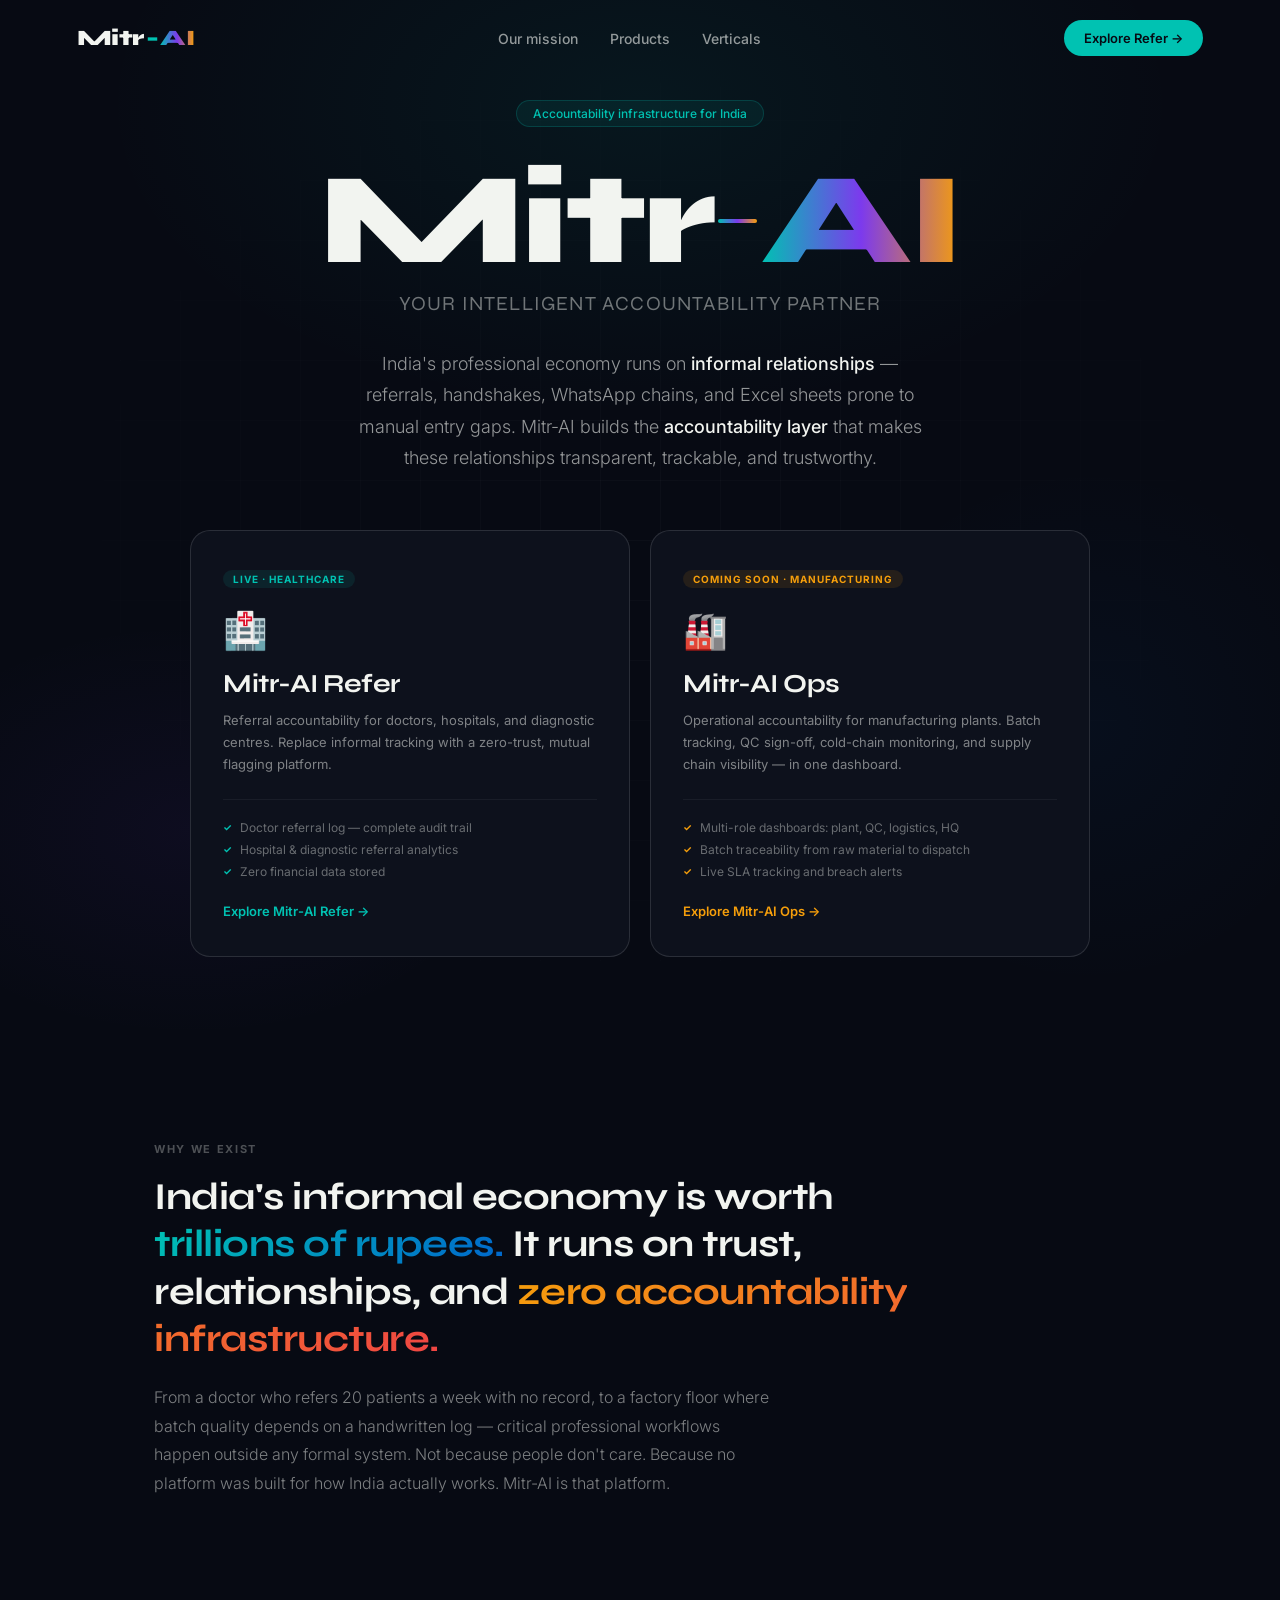
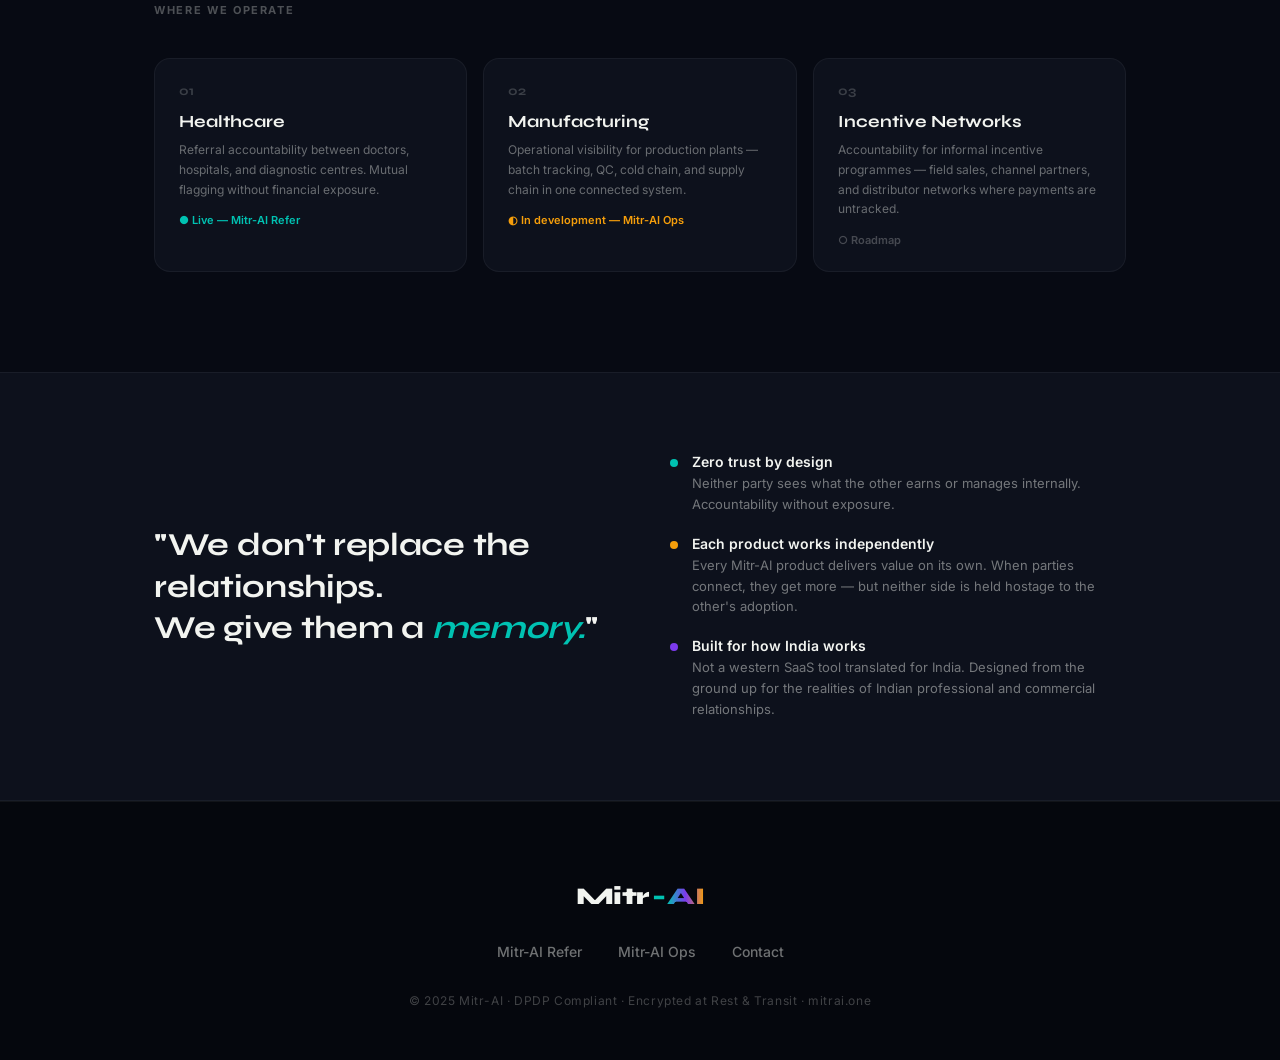
==== commit 1d469574: "updated 1 updated with couple of products to work on" ====
--- a/index.html
+++ b/index.html
@@ -3,1327 +3,328 @@
 <head>
 <meta charset="UTF-8">
 <meta name="viewport" content="width=device-width, initial-scale=1.0">
-<meta name="description" content="Mitrai ClearRefer — referral accountability for doctors and hospitals. Log referrals, mutual status flags, zero financial data.">
-<title>Mitrai ClearRefer — Referral Accountability Platform</title>
-<link rel="preconnect" href="https://fonts.googleapis.com">
-<link rel="preconnect" href="https://fonts.gstatic.com" crossorigin>
-<link href="https://fonts.googleapis.com/css2?family=Outfit:wght@300;400;500;600;700;800&family=Fraunces:ital,opsz,wght@0,9..144,400;0,9..144,600;1,9..144,400&display=swap" rel="stylesheet">
+<title>Mitr-AI — Accountability Infrastructure for India</title>
+<meta name="description" content="Mitr-AI builds the intelligent accountability layer and trust infrastructure for India's professional economy — healthcare, manufacturing, and more.">
+<link rel="stylesheet" href="shared.css">
 <style>
-:root {
-  --navy: #0B1220;
-  --navy-soft: #141E32;
-  --navy-mid: #1A2744;
-  --slate: #8B9BB4;
-  --mist: #E8EEF7;
-  --white: #FFFFFF;
-  --cyan: #22D3EE;
-  --cyan-dim: #0891B2;
-  --violet: #A78BFA;
-  --violet-deep: #7C3AED;
-  --coral: #FB7185;
-  --mint: #34D399;
-  --amber: #FBBF24;
-  --glass: rgba(255, 255, 255, 0.06);
-  --glass-border: rgba(255, 255, 255, 0.1);
-  --radius: 20px;
-  --radius-sm: 12px;
-  --ease: cubic-bezier(0.22, 1, 0.36, 1);
-}
-
-*, *::before, *::after { box-sizing: border-box; margin: 0; padding: 0; }
-html { scroll-behavior: smooth; }
-
-body {
-  font-family: 'Outfit', sans-serif;
-  background: var(--navy);
-  color: var(--mist);
-  line-height: 1.6;
-  overflow-x: hidden;
-  -webkit-font-smoothing: antialiased;
-}
-
-/* ── Parallax scene ── */
-.parallax-scene {
-  position: fixed;
-  inset: 0;
-  z-index: 0;
-  pointer-events: none;
-  overflow: hidden;
-}
-.parallax-layer {
-  position: absolute;
-  inset: -10%;
-  will-change: transform;
-}
-.layer-aurora {
-  background:
-    radial-gradient(ellipse 55% 45% at 15% 20%, rgba(34, 211, 238, 0.18) 0%, transparent 55%),
-    radial-gradient(ellipse 45% 40% at 85% 15%, rgba(167, 139, 250, 0.14) 0%, transparent 50%),
-    radial-gradient(ellipse 50% 35% at 50% 90%, rgba(251, 113, 133, 0.08) 0%, transparent 55%),
-    var(--navy);
-}
-.layer-orbs svg {
-  width: 100%;
-  height: 100%;
-  opacity: 0.35;
-}
-.layer-grid {
-  background-image:
-    linear-gradient(rgba(255,255,255,0.03) 1px, transparent 1px),
-    linear-gradient(90deg, rgba(255,255,255,0.03) 1px, transparent 1px);
-  background-size: 80px 80px;
-  mask-image: radial-gradient(ellipse 70% 60% at 50% 30%, black, transparent);
-}
-.layer-noise {
-  opacity: 0.04;
-  background-image: url("data:image/svg+xml,%3Csvg viewBox='0 0 256 256' xmlns='http://www.w3.org/2000/svg'%3E%3Cfilter id='n'%3E%3CfeTurbulence type='fractalNoise' baseFrequency='0.9' numOctaves='4' stitchTiles='stitch'/%3E%3C/filter%3E%3Crect width='100%25' height='100%25' filter='url(%23n)'/%3E%3C/svg%3E");
-}
-
-/* ── Layout shell ── */
-.page-shell { position: relative; z-index: 1; }
-
-/* ── Header ── */
-.site-header {
-  position: fixed;
-  top: 0;
-  left: 0;
-  right: 0;
-  z-index: 100;
-  padding: 20px 32px;
-  display: flex;
-  align-items: center;
-  justify-content: space-between;
-  transition: background 0.4s var(--ease), backdrop-filter 0.4s;
-}
-.site-header.scrolled {
-  background: rgba(11, 18, 32, 0.85);
-  backdrop-filter: blur(16px);
-  border-bottom: 1px solid var(--glass-border);
-}
-.brand {
-  display: flex;
-  align-items: center;
-  gap: 14px;
-  text-decoration: none;
-  color: var(--white);
-}
-.brand-icon {
-  width: 42px;
-  height: 42px;
-  border-radius: 14px;
-  background: linear-gradient(135deg, var(--cyan-dim), var(--violet-deep));
-  display: grid;
-  place-items: center;
-  font-weight: 800;
-  font-size: 15px;
-  letter-spacing: -0.5px;
-  box-shadow: 0 8px 32px rgba(34, 211, 238, 0.25);
-}
-.brand-text { display: flex; flex-direction: column; line-height: 1.2; }
-.brand-name { font-weight: 700; font-size: 16px; letter-spacing: -0.3px; }
-.brand-product { font-size: 11px; font-weight: 500; color: var(--cyan); letter-spacing: 0.06em; text-transform: uppercase; }
-.header-nav {
-  display: flex;
-  align-items: center;
-  gap: 6px;
-  list-style: none;
-}
-.header-nav a {
-  color: var(--slate);
-  text-decoration: none;
-  font-size: 14px;
-  font-weight: 500;
-  padding: 10px 16px;
-  border-radius: 10px;
-  transition: color 0.25s, background 0.25s;
-}
-.header-nav a:hover { color: var(--white); background: var(--glass); }
-.header-cta {
-  margin-left: 12px;
-  padding: 11px 22px;
-  border-radius: 12px;
-  background: linear-gradient(135deg, var(--cyan-dim), var(--violet-deep));
-  color: var(--white);
-  font-size: 14px;
-  font-weight: 600;
-  text-decoration: none;
-  box-shadow: 0 4px 24px rgba(34, 211, 238, 0.3);
-  transition: transform 0.25s var(--ease), box-shadow 0.25s;
-}
-.header-cta:hover {
-  transform: translateY(-2px);
-  box-shadow: 0 8px 32px rgba(34, 211, 238, 0.4);
-}
-
-/* ── Hero ── */
+body { background: var(--navy); color: var(--warm-white); }
+
+/* HERO */
 .hero {
   min-height: 100vh;
-  display: flex;
-  align-items: center;
-  padding: 120px 32px 80px;
-  max-width: 1280px;
+  display: flex; flex-direction: column; align-items: center; justify-content: center;
+  text-align: center; padding: 100px 5% 80px;
+  position: relative; overflow: hidden;
+}
+.hero-bg {
+  position: absolute; inset: 0; pointer-events: none;
+  background:
+    radial-gradient(ellipse 70% 50% at 50% 10%, rgba(0,194,178,0.07) 0%, transparent 60%),
+    radial-gradient(ellipse 50% 40% at 15% 80%, rgba(124,58,237,0.06) 0%, transparent 50%),
+    radial-gradient(ellipse 40% 50% at 85% 70%, rgba(0,102,204,0.05) 0%, transparent 50%);
+}
+/* Subtle grid */
+.hero-bg::after {
+  content: '';
+  position: absolute; inset: 0;
+  background-image: linear-gradient(rgba(255,255,255,0.025) 1px, transparent 1px),
+                    linear-gradient(90deg, rgba(255,255,255,0.025) 1px, transparent 1px);
+  background-size: 60px 60px;
+  mask-image: radial-gradient(ellipse 80% 80% at 50% 50%, black 0%, transparent 70%);
+}
+.hero-kicker {
+  background: rgba(0,194,178,0.08);
+  border: 1px solid rgba(0,194,178,0.2);
+  border-radius: 99px; padding: 5px 16px;
+  font-size: 12px; font-weight: 500; color: var(--teal);
+  margin-bottom: 32px; display: inline-block;
+}
+.hero-wordmark {
+  font-family: 'Syne', sans-serif;
+  font-size: clamp(64px, 12vw, 130px);
+  font-weight: 800;
+  line-height: 0.95;
+  letter-spacing: -3px;
+  margin-bottom: 8px;
+  position: relative;
+  display: block;
+}
+.wm-mitr { color: var(--warm-white); }
+.wm-sep {
+  display: inline-block;
+  width: clamp(20px, 3vw, 44px);
+  height: 4px;
+  background: var(--grad-full);
+  border-radius: 2px;
+  margin: 0 4px clamp(8px,1.5vw,18px);
+  vertical-align: middle;
+  animation: sepgrow 2.5s ease-in-out infinite alternate;
+}
+@keyframes sepgrow { from{width:clamp(20px,3vw,44px);opacity:0.8} to{width:clamp(28px,4vw,56px);opacity:1} }
+.wm-ai { background: var(--grad-full); -webkit-background-clip: text; -webkit-text-fill-color: transparent; background-clip: text; }
+.hero-tagline {
+  font-family: 'Syne', sans-serif;
+  font-size: clamp(15px, 2vw, 20px);
+  font-weight: 400; color: rgba(242,244,240,0.45);
+  letter-spacing: 0.06em; text-transform: uppercase;
+  margin-bottom: 32px;
+  display: block;
+}
+.hero-desc {
+  font-size: clamp(15px, 2vw, 18px); font-weight: 300;
+  color: rgba(242,244,240,0.6); max-width: 580px;
+  line-height: 1.75; margin: 0 auto 56px;
+}
+.hero-desc strong { color: var(--warm-white); font-weight: 500; }
+
+/* PRODUCT CARDS */
+.product-grid {
+  display: grid; grid-template-columns: 1fr 1fr;
+  gap: 20px; max-width: 900px; width: 100%;
   margin: 0 auto;
-  gap: 64px;
-}
-.hero-copy { flex: 1; max-width: 580px; }
-.hero-badge {
-  display: inline-flex;
-  align-items: center;
-  gap: 10px;
-  padding: 8px 16px 8px 10px;
-  border-radius: 99px;
-  border: 1px solid var(--glass-border);
-  background: var(--glass);
-  font-size: 12px;
-  font-weight: 600;
-  color: var(--cyan);
-  margin-bottom: 28px;
-  backdrop-filter: blur(8px);
-}
-.hero-badge-dot {
-  width: 8px;
-  height: 8px;
-  border-radius: 50%;
-  background: var(--mint);
-  box-shadow: 0 0 12px var(--mint);
-  animation: blink 2s ease infinite;
-}
-@keyframes blink {
-  0%, 100% { opacity: 1; }
-  50% { opacity: 0.4; }
-}
-.hero h1 {
-  font-family: 'Fraunces', serif;
-  font-size: clamp(42px, 6vw, 72px);
-  font-weight: 600;
-  line-height: 1.05;
-  letter-spacing: -0.03em;
-  color: var(--white);
-  margin-bottom: 24px;
-}
-.hero h1 .gradient-text {
-  background: linear-gradient(120deg, var(--cyan) 0%, var(--violet) 50%, var(--coral) 100%);
-  -webkit-background-clip: text;
-  -webkit-text-fill-color: transparent;
-  background-clip: text;
-  font-style: italic;
-}
-.hero-lead {
-  font-size: 18px;
-  color: var(--slate);
-  line-height: 1.75;
-  margin-bottom: 36px;
-  font-weight: 400;
-}
-.hero-actions { display: flex; flex-wrap: wrap; gap: 14px; margin-bottom: 40px; }
-.btn {
-  display: inline-flex;
-  align-items: center;
-  gap: 10px;
-  padding: 16px 28px;
-  border-radius: 14px;
-  font-size: 15px;
-  font-weight: 600;
-  text-decoration: none;
-  transition: all 0.3s var(--ease);
-  border: none;
-  cursor: pointer;
-  font-family: inherit;
-}
-.btn-glow {
-  background: linear-gradient(135deg, var(--cyan-dim), var(--violet-deep));
-  color: var(--white);
-  box-shadow: 0 8px 32px rgba(34, 211, 238, 0.25);
-}
-.btn-glow:hover { transform: translateY(-3px); box-shadow: 0 16px 48px rgba(34, 211, 238, 0.35); }
-.btn-outline {
-  background: transparent;
-  color: var(--white);
-  border: 1px solid var(--glass-border);
-}
-.btn-outline:hover { background: var(--glass); border-color: rgba(255,255,255,0.2); }
-.hero-chips { display: flex; flex-wrap: wrap; gap: 10px; }
-.chip {
-  font-size: 12px;
-  font-weight: 500;
-  padding: 8px 14px;
-  border-radius: 8px;
-  background: rgba(255,255,255,0.04);
-  border: 1px solid var(--glass-border);
-  color: var(--slate);
-}
-.chip-accent {
-  border-color: rgba(34, 211, 238, 0.3);
-  color: var(--cyan);
-  background: rgba(34, 211, 238, 0.08);
-}
-
-/* Hero visual — 3D card stack */
-.hero-visual {
-  flex: 1;
-  position: relative;
-  min-height: 520px;
-  perspective: 1200px;
-}
-.card-stack {
-  position: relative;
-  width: 100%;
-  max-width: 440px;
-  margin: 0 auto;
-  transform-style: preserve-3d;
-}
-.stack-card {
-  position: absolute;
-  width: 100%;
-  border-radius: var(--radius);
-  border: 1px solid var(--glass-border);
-  backdrop-filter: blur(20px);
-  padding: 24px;
-  transition: transform 0.6s var(--ease);
-}
-.stack-back {
-  top: 40px;
-  left: 24px;
-  right: -24px;
-  height: 380px;
-  background: rgba(26, 39, 68, 0.6);
-  transform: rotateY(-8deg) rotateX(4deg) translateZ(-40px);
-  opacity: 0.5;
-}
-.stack-mid {
-  top: 20px;
-  left: 12px;
-  right: -12px;
-  height: 400px;
-  background: rgba(20, 30, 50, 0.75);
-  transform: rotateY(-4deg) rotateX(2deg) translateZ(-20px);
-  opacity: 0.7;
-}
-.stack-front {
-  position: relative;
-  top: 0;
-  background: linear-gradient(160deg, rgba(255,255,255,0.1) 0%, rgba(255,255,255,0.04) 100%);
-  box-shadow: 0 32px 80px rgba(0,0,0,0.4), 0 0 0 1px rgba(255,255,255,0.08) inset;
-  transform: rotateY(-2deg) rotateX(1deg);
-}
-.stack-front:hover { transform: rotateY(0deg) rotateX(0deg) translateY(-8px); }
-.card-topbar {
-  display: flex;
-  justify-content: space-between;
-  align-items: center;
-  margin-bottom: 20px;
-  padding-bottom: 16px;
-  border-bottom: 1px solid var(--glass-border);
-}
-.card-topbar h3 { font-size: 14px; font-weight: 600; color: var(--white); }
-.live-pill {
-  font-size: 10px;
-  font-weight: 700;
-  text-transform: uppercase;
-  letter-spacing: 0.08em;
-  padding: 5px 10px;
-  border-radius: 6px;
-  background: rgba(52, 211, 153, 0.15);
-  color: var(--mint);
-  display: flex;
-  align-items: center;
-  gap: 6px;
-}
-.live-pill::before {
-  content: '';
-  width: 6px;
-  height: 6px;
-  border-radius: 50%;
-  background: var(--mint);
-  animation: blink 2s ease infinite;
-}
-.metric-row {
-  display: grid;
-  grid-template-columns: repeat(3, 1fr);
-  gap: 10px;
-  margin-bottom: 20px;
-}
-.metric {
-  text-align: center;
-  padding: 14px 8px;
-  border-radius: var(--radius-sm);
-  background: rgba(0,0,0,0.2);
-  border: 1px solid var(--glass-border);
-}
-.metric-val {
-  font-size: 26px;
-  font-weight: 800;
-  background: linear-gradient(135deg, var(--cyan), var(--violet));
-  -webkit-background-clip: text;
-  -webkit-text-fill-color: transparent;
-  background-clip: text;
-}
-.metric-label { font-size: 10px; color: var(--slate); margin-top: 4px; font-weight: 500; text-transform: uppercase; letter-spacing: 0.05em; }
-.ref-row {
-  display: flex;
-  align-items: center;
-  gap: 12px;
-  padding: 12px;
-  border-radius: var(--radius-sm);
-  background: rgba(0,0,0,0.15);
-  margin-bottom: 8px;
-  border: 1px solid transparent;
-  transition: border-color 0.25s, transform 0.25s;
-}
-.ref-row:hover { border-color: rgba(34, 211, 238, 0.2); transform: translateX(4px); }
-.ref-av {
-  width: 36px;
-  height: 36px;
-  border-radius: 10px;
-  display: grid;
-  place-items: center;
-  font-size: 13px;
-  font-weight: 700;
-  flex-shrink: 0;
-}
-.ref-av.teal { background: rgba(34, 211, 238, 0.15); color: var(--cyan); }
-.ref-av.violet { background: rgba(167, 139, 250, 0.15); color: var(--violet); }
-.ref-av.coral { background: rgba(251, 113, 133, 0.15); color: var(--coral); }
-.ref-info { flex: 1; min-width: 0; }
-.ref-name { font-size: 13px; font-weight: 600; color: var(--white); white-space: nowrap; overflow: hidden; text-overflow: ellipsis; }
-.ref-meta { font-size: 11px; color: var(--slate); }
-.status {
-  font-size: 9px;
-  font-weight: 700;
-  text-transform: uppercase;
-  letter-spacing: 0.06em;
-  padding: 5px 9px;
-  border-radius: 6px;
-  flex-shrink: 0;
-}
-.status-ok { background: rgba(52, 211, 153, 0.15); color: var(--mint); }
-.status-wait { background: rgba(251, 191, 36, 0.15); color: var(--amber); }
-.status-flag { background: rgba(251, 113, 133, 0.15); color: var(--coral); }
-.floating-tag {
-  position: absolute;
-  padding: 12px 18px;
-  border-radius: 14px;
-  background: var(--white);
-  color: var(--navy);
-  font-size: 12px;
-  font-weight: 700;
-  box-shadow: 0 16px 48px rgba(0,0,0,0.3);
-  animation: drift 5s ease-in-out infinite;
-}
-.floating-tag.lock { bottom: 60px; left: -40px; }
-.floating-tag.notify { top: 30px; right: -30px; animation-delay: 1s; }
-@keyframes drift {
-  0%, 100% { transform: translateY(0); }
-  50% { transform: translateY(-10px); }
-}
-
-/* ── Marquee ── */
-.marquee-band {
-  border-top: 1px solid var(--glass-border);
-  border-bottom: 1px solid var(--glass-border);
-  padding: 18px 0;
-  overflow: hidden;
-  background: rgba(0,0,0,0.2);
-}
-.marquee-track {
-  display: flex;
-  gap: 48px;
-  animation: marquee 30s linear infinite;
-  width: max-content;
-}
-.marquee-track span {
-  font-size: 13px;
-  font-weight: 600;
-  color: var(--slate);
-  white-space: nowrap;
-  display: flex;
-  align-items: center;
-  gap: 12px;
-}
-.marquee-track span::before {
-  content: '◆';
-  color: var(--cyan);
-  font-size: 8px;
-}
-@keyframes marquee {
-  from { transform: translateX(0); }
-  to { transform: translateX(-50%); }
-}
-
-/* ── Sections shared ── */
-.section {
-  max-width: 1280px;
-  margin: 0 auto;
-  padding: 100px 32px;
-}
-.section-label {
-  font-size: 11px;
-  font-weight: 700;
-  text-transform: uppercase;
-  letter-spacing: 0.14em;
-  color: var(--cyan);
-  margin-bottom: 16px;
-}
-.section-title {
-  font-family: 'Fraunces', serif;
-  font-size: clamp(32px, 4.5vw, 52px);
-  font-weight: 600;
-  color: var(--white);
-  line-height: 1.12;
-  letter-spacing: -0.02em;
-  margin-bottom: 20px;
-  max-width: 720px;
-}
-.section-desc {
-  font-size: 17px;
-  color: var(--slate);
-  max-width: 640px;
-  line-height: 1.75;
-  margin-bottom: 56px;
-}
-.fade-up {
-  opacity: 0;
-  transform: translateY(40px);
-  transition: opacity 0.8s var(--ease), transform 0.8s var(--ease);
-}
-.fade-up.in-view { opacity: 1; transform: translateY(0); }
-
-/* ── Problem bento ── */
-.bento-grid {
-  display: grid;
-  grid-template-columns: repeat(12, 1fr);
-  grid-template-rows: auto;
-  gap: 16px;
-}
-.bento {
-  border-radius: var(--radius);
-  border: 1px solid var(--glass-border);
-  background: var(--glass);
-  padding: 32px;
-  position: relative;
-  overflow: hidden;
-  transition: transform 0.4s var(--ease), border-color 0.4s;
-}
-.bento:hover {
-  transform: translateY(-4px);
-  border-color: rgba(34, 211, 238, 0.25);
-}
-.bento::after {
-  content: '';
-  position: absolute;
-  top: 0; left: 0; right: 0;
-  height: 1px;
-  background: linear-gradient(90deg, transparent, rgba(255,255,255,0.15), transparent);
-}
-.bento-icon {
-  width: 48px;
-  height: 48px;
-  border-radius: 14px;
-  display: grid;
-  place-items: center;
-  font-size: 22px;
-  margin-bottom: 20px;
-}
-.bento h3 { font-size: 18px; font-weight: 700; color: var(--white); margin-bottom: 10px; }
-.bento p { font-size: 14px; color: var(--slate); line-height: 1.7; }
-.b1 { grid-column: span 6; }
-.b2 { grid-column: span 6; }
-.b3 { grid-column: span 4; }
-.b4 { grid-column: span 8; }
-.bento-icon.a { background: rgba(34, 211, 238, 0.12); }
-.bento-icon.b { background: rgba(167, 139, 250, 0.12); }
-.bento-icon.c { background: rgba(251, 113, 133, 0.12); }
-.bento-icon.d { background: rgba(251, 191, 36, 0.12); }
-
-/* ── Zero trust strip ── */
-.zero-trust {
-  position: relative;
-  margin: 0 32px;
-  max-width: calc(1280px - 64px);
-  margin-left: auto;
-  margin-right: auto;
-  border-radius: 28px;
-  padding: 48px 56px;
-  background: linear-gradient(135deg, rgba(34, 211, 238, 0.08) 0%, rgba(124, 58, 237, 0.08) 100%);
-  border: 1px solid rgba(34, 211, 238, 0.2);
-  display: grid;
-  grid-template-columns: auto 1fr;
-  gap: 40px;
-  align-items: center;
-  overflow: hidden;
-}
-.zero-trust::before {
-  content: '';
-  position: absolute;
-  width: 400px;
-  height: 400px;
-  border-radius: 50%;
-  background: radial-gradient(circle, rgba(34, 211, 238, 0.15), transparent 70%);
-  top: -200px;
-  right: -100px;
-  pointer-events: none;
-}
-.zt-icon {
-  width: 80px;
-  height: 80px;
-  border-radius: 24px;
-  background: linear-gradient(135deg, var(--cyan-dim), var(--violet-deep));
-  display: grid;
-  place-items: center;
-  font-size: 36px;
-  box-shadow: 0 16px 48px rgba(34, 211, 238, 0.25);
-}
-.zt-content h3 {
-  font-family: 'Fraunces', serif;
-  font-size: 28px;
-  color: var(--white);
-  margin-bottom: 12px;
-  font-weight: 600;
-}
-.zt-content p { font-size: 16px; color: var(--slate); line-height: 1.75; }
-
-/* ── Dual modules — split panels ── */
-.modules-split {
-  display: grid;
-  grid-template-columns: 1fr 1fr;
-  gap: 0;
-  border-radius: 28px;
-  overflow: hidden;
-  border: 1px solid var(--glass-border);
-}
-.module-panel {
-  padding: 48px 40px;
-  position: relative;
-}
-.module-panel.doctor {
-  background: linear-gradient(165deg, rgba(34, 211, 238, 0.06) 0%, rgba(11, 18, 32, 0.9) 100%);
-  border-right: 1px solid var(--glass-border);
-}
-.module-panel.system1 {
-  background: linear-gradient(165deg, rgba(167, 139, 250, 0.06) 0%, rgba(11, 18, 32, 0.9) 100%);
-}
-.module-tag {
-  display: inline-block;
-  font-size: 10px;
-  font-weight: 700;
-  text-transform: uppercase;
-  letter-spacing: 0.1em;
-  padding: 6px 12px;
-  border-radius: 8px;
-  margin-bottom: 20px;
-}
-.module-panel.doctor .module-tag { background: rgba(34, 211, 238, 0.12); color: var(--cyan); }
-.module-panel.system1 .module-tag { background: rgba(167, 139, 250, 0.12); color: var(--violet); }
-.module-panel h3 {
-  font-family: 'Fraunces', serif;
-  font-size: 26px;
-  color: var(--white);
-  margin-bottom: 12px;
-  font-weight: 600;
-}
-.module-panel .module-sub { font-size: 14px; color: var(--slate); margin-bottom: 28px; line-height: 1.7; }
-.module-list { list-style: none; display: flex; flex-direction: column; gap: 14px; margin-bottom: 28px; }
-.module-list li {
-  display: flex;
-  gap: 12px;
-  font-size: 14px;
-  color: var(--slate);
-  line-height: 1.55;
-}
-.module-list li::before {
-  content: '→';
-  color: var(--cyan);
-  font-weight: 700;
-  flex-shrink: 0;
-}
-.module-panel.system1 .module-list li::before { color: var(--violet); }
-.standalone {
-  font-size: 12px;
-  font-weight: 600;
-  padding: 14px 16px;
-  border-radius: var(--radius-sm);
-  border: 1px dashed var(--glass-border);
-  color: var(--slate);
-  line-height: 1.55;
-  background: rgba(0,0,0,0.15);
-}
-
-/* ── Flow timeline ── */
-.flow-section {
-  background: linear-gradient(180deg, transparent 0%, rgba(20, 30, 50, 0.5) 50%, transparent 100%);
-}
-.timeline {
-  display: flex;
-  flex-direction: column;
-  gap: 48px;
-}
-.timeline-block h4 {
-  font-size: 12px;
-  font-weight: 700;
-  text-transform: uppercase;
-  letter-spacing: 0.1em;
-  margin-bottom: 24px;
-  display: flex;
-  align-items: center;
-  gap: 16px;
-}
-.timeline-block.doctor-flow h4 { color: var(--cyan); }
-.timeline-block.system1-flow h4 { color: var(--violet); }
-.timeline-block h4::after {
-  content: '';
-  flex: 1;
-  height: 1px;
-  background: var(--glass-border);
-}
-.timeline-steps {
-  display: grid;
-  grid-template-columns: repeat(4, 1fr);
-  gap: 20px;
-}
-.step {
-  position: relative;
-  padding: 28px 20px;
-  border-radius: var(--radius);
-  border: 1px solid var(--glass-border);
-  background: var(--glass);
-  text-align: center;
-  transition: transform 0.35s var(--ease), border-color 0.35s;
-}
-.step:hover { transform: scale(1.03); border-color: rgba(255,255,255,0.15); }
-.step-num {
-  width: 36px;
-  height: 36px;
-  border-radius: 10px;
-  margin: 0 auto 16px;
-  display: grid;
-  place-items: center;
-  font-size: 18px;
-}
-.doctor-flow .step-num { background: rgba(34, 211, 238, 0.12); }
-.system1-flow .step-num { background: rgba(167, 139, 250, 0.12); }
-.step h5 { font-size: 14px; font-weight: 700; color: var(--white); margin-bottom: 8px; }
-.step p { font-size: 12px; color: var(--slate); line-height: 1.6; }
-
-/* Status cards */
-.status-cards {
-  display: grid;
-  grid-template-columns: repeat(3, 1fr);
-  gap: 20px;
-  margin-top: 56px;
-}
-.status-card {
-  text-align: center;
-  padding: 36px 24px;
-  border-radius: var(--radius);
-  border: 1px solid var(--glass-border);
-  background: var(--glass);
-  position: relative;
-  overflow: hidden;
-}
-.status-card::before {
-  content: '';
-  position: absolute;
-  top: 0; left: 0; right: 0;
-  height: 3px;
-}
-.status-card:nth-child(1)::before { background: var(--mint); }
-.status-card:nth-child(2)::before { background: var(--amber); }
-.status-card:nth-child(3)::before { background: var(--coral); }
-.status-ring {
-  width: 20px;
-  height: 20px;
-  border-radius: 50%;
-  margin: 0 auto 16px;
-  box-shadow: 0 0 20px currentColor;
-}
-.status-card:nth-child(1) .status-ring { background: var(--mint); color: var(--mint); }
-.status-card:nth-child(2) .status-ring { background: var(--amber); color: var(--amber); }
-.status-card:nth-child(3) .status-ring { background: var(--coral); color: var(--coral); }
-.status-card h5 { font-size: 17px; font-weight: 700; color: var(--white); margin-bottom: 10px; }
-.status-card p { font-size: 13px; color: var(--slate); line-height: 1.65; }
-
-/* ── Roadmap ── */
-.roadmap {
-  display: grid;
-  grid-template-columns: 1fr 1fr;
-  gap: 24px;
-}
-.road-card {
-  border-radius: var(--radius);
-  padding: 40px;
-  border: 1px solid var(--glass-border);
-  background: var(--glass);
-  transition: transform 0.35s var(--ease);
-}
-.road-card:hover { transform: translateY(-4px); }
-.road-card.primary {
-  border-color: rgba(34, 211, 238, 0.25);
-  background: linear-gradient(160deg, rgba(34, 211, 238, 0.06), var(--glass));
-}
-.road-phase {
-  font-size: 10px;
-  font-weight: 700;
-  text-transform: uppercase;
-  letter-spacing: 0.1em;
-  padding: 5px 10px;
-  border-radius: 6px;
-  display: inline-block;
-  margin-bottom: 16px;
-}
-.road-card.primary .road-phase { background: rgba(34, 211, 238, 0.15); color: var(--cyan); }
-.road-card.secondary .road-phase { background: rgba(255,255,255,0.06); color: var(--slate); }
-.road-card h4 {
-  font-family: 'Fraunces', serif;
-  font-size: 22px;
-  color: var(--white);
-  margin-bottom: 12px;
-  font-weight: 600;
-}
-.road-card p { font-size: 14px; color: var(--slate); line-height: 1.75; }
-.road-note {
-  margin-top: 28px;
-  padding: 20px 24px;
-  border-radius: var(--radius-sm);
-  border: 1px solid var(--glass-border);
-  font-size: 14px;
-  color: var(--slate);
-  line-height: 1.7;
-  background: rgba(0,0,0,0.15);
-}
-
-/* ── Trust grid ── */
-.trust-grid {
-  display: grid;
-  grid-template-columns: repeat(3, 1fr);
-  gap: 16px;
-}
-.trust-item {
-  padding: 28px;
-  border-radius: var(--radius);
-  border: 1px solid var(--glass-border);
-  background: var(--glass);
-  transition: border-color 0.3s, transform 0.3s;
-}
-.trust-item:hover {
-  border-color: rgba(167, 139, 250, 0.3);
-  transform: translateY(-3px);
-}
-.trust-item .ti { font-size: 28px; margin-bottom: 14px; }
-.trust-item h5 { font-size: 15px; font-weight: 700; color: var(--white); margin-bottom: 8px; }
-.trust-item p { font-size: 13px; color: var(--slate); line-height: 1.65; }
-
-/* ── CTA ── */
-.cta-section {
-  margin: 0 32px 80px;
-  max-width: calc(1280px - 64px);
-  margin-left: auto;
-  margin-right: auto;
-  border-radius: 32px;
-  padding: 80px 48px;
-  text-align: center;
-  position: relative;
-  overflow: hidden;
-  background: linear-gradient(145deg, #0E7490 0%, #5B21B6 50%, #0B1220 100%);
-  border: 1px solid rgba(255,255,255,0.1);
-}
-.cta-section::before {
-  content: '';
-  position: absolute;
-  inset: 0;
-  background:
-    radial-gradient(circle at 20% 80%, rgba(34, 211, 238, 0.3) 0%, transparent 40%),
-    radial-gradient(circle at 80% 20%, rgba(251, 113, 133, 0.2) 0%, transparent 40%);
-  pointer-events: none;
-}
-.cta-section .section-title { margin: 0 auto 16px; text-align: center; max-width: 600px; }
-.cta-section .section-desc { margin: 0 auto 40px; text-align: center; }
-.cta-cards {
-  display: grid;
-  grid-template-columns: repeat(3, 1fr);
-  gap: 20px;
-  text-align: left;
-  margin-bottom: 48px;
-  position: relative;
-}
-.cta-card {
-  padding: 28px;
-  border-radius: var(--radius);
-  background: rgba(255,255,255,0.08);
-  border: 1px solid rgba(255,255,255,0.12);
-  backdrop-filter: blur(8px);
-}
-.cta-card-num { font-size: 11px; font-weight: 700; color: var(--cyan); letter-spacing: 0.1em; margin-bottom: 10px; }
-.cta-card h5 { font-size: 17px; font-weight: 700; color: var(--white); margin-bottom: 8px; }
-.cta-card p { font-size: 13px; color: rgba(255,255,255,0.6); line-height: 1.65; }
-.cta-email {
-  display: inline-flex;
-  align-items: center;
-  gap: 10px;
-  padding: 18px 36px;
-  border-radius: 16px;
-  background: var(--white);
-  color: var(--navy);
-  font-size: 16px;
-  font-weight: 700;
-  text-decoration: none;
-  position: relative;
-  transition: transform 0.25s, box-shadow 0.25s;
-  box-shadow: 0 12px 40px rgba(0,0,0,0.25);
-}
-.cta-email:hover { transform: translateY(-3px) scale(1.02); }
-.cta-footnote { margin-top: 20px; font-size: 14px; color: rgba(255,255,255,0.5); position: relative; }
-.cta-footnote strong { color: var(--white); }
-
-/* ── Footer ── */
-.site-footer {
-  border-top: 1px solid var(--glass-border);
-  padding: 40px 32px;
-  display: flex;
-  align-items: center;
-  justify-content: space-between;
-  flex-wrap: wrap;
-  gap: 20px;
-  max-width: 1280px;
-  margin: 0 auto;
-}
-.footer-brand { font-weight: 700; font-size: 18px; color: var(--white); }
-.footer-brand span { color: var(--cyan); }
-.footer-tag { font-size: 12px; color: var(--slate); margin-top: 6px; }
-.footer-meta { font-size: 12px; color: rgba(139, 155, 180, 0.6); }
-
-/* ── Responsive ── */
-@media (max-width: 1024px) {
-  .hero { flex-direction: column; text-align: center; padding-top: 100px; }
-  .hero-copy { max-width: 100%; }
-  .hero-lead { margin-left: auto; margin-right: auto; }
-  .hero-actions, .hero-chips { justify-content: center; }
-  .b1, .b2, .b3, .b4 { grid-column: span 12; }
-  .modules-split, .roadmap, .timeline-steps, .status-cards, .trust-grid, .cta-cards { grid-template-columns: 1fr; }
-  .module-panel.doctor { border-right: none; border-bottom: 1px solid var(--glass-border); }
-  .zero-trust { grid-template-columns: 1fr; text-align: center; padding: 36px 28px; }
-  .zt-icon { margin: 0 auto; }
-}
+}
+.product-card {
+  border-radius: 20px; padding: 36px 32px;
+  border: 1px solid var(--border-mid);
+  background: var(--navy-2);
+  text-align: left; text-decoration: none;
+  position: relative; overflow: hidden;
+  transition: transform 0.3s cubic-bezier(.22,1,.36,1), border-color 0.3s;
+  display: block;
+}
+.product-card::before {
+  content: ''; position: absolute; inset: 0;
+  opacity: 0; transition: opacity 0.3s;
+}
+.pc-refer::before { background: radial-gradient(ellipse 80% 60% at 50% 0%, rgba(0,194,178,0.08) 0%, transparent 70%); }
+.pc-ops::before { background: radial-gradient(ellipse 80% 60% at 50% 0%, rgba(245,158,11,0.08) 0%, transparent 70%); }
+.product-card:hover { transform: translateY(-4px); }
+.pc-refer:hover { border-color: rgba(0,194,178,0.35); }
+.pc-ops:hover { border-color: rgba(245,158,11,0.35); }
+.product-card:hover::before { opacity: 1; }
+
+.pc-tag {
+  font-size: 10px; font-weight: 700; text-transform: uppercase; letter-spacing: 0.1em;
+  padding: 3px 10px; border-radius: 99px; margin-bottom: 20px; display: inline-block;
+}
+.pc-refer .pc-tag { background: var(--teal-dim); color: var(--teal); }
+.pc-ops .pc-tag { background: var(--amber-dim); color: var(--amber); }
+
+.pc-icon { font-size: 36px; margin-bottom: 16px; display: block; }
+.pc-name {
+  font-family: 'Syne', sans-serif;
+  font-size: 26px; font-weight: 700; margin-bottom: 10px;
+  letter-spacing: -0.5px;
+}
+.pc-refer .pc-name { color: var(--warm-white); }
+.pc-ops .pc-name { color: var(--warm-white); }
+.pc-desc { font-size: 13px; color: rgba(242,244,240,0.5); line-height: 1.7; margin-bottom: 24px; }
+.pc-cta {
+  display: inline-flex; align-items: center; gap: 8px;
+  font-size: 13px; font-weight: 600;
+  transition: gap 0.2s;
+}
+.pc-refer .pc-cta { color: var(--teal); }
+.pc-ops .pc-cta { color: var(--amber); }
+.product-card:hover .pc-cta { gap: 12px; }
+.pc-features { margin-top: 20px; padding-top: 20px; border-top: 1px solid var(--border-dark); display: flex; flex-direction: column; gap: 7px; }
+.pc-feat { font-size: 12px; color: rgba(242,244,240,0.4); display: flex; align-items: center; gap: 8px; }
+.pc-feat::before { content: '✓'; font-weight: 700; font-size: 10px; }
+.pc-refer .pc-feat::before { color: var(--teal); }
+.pc-ops .pc-feat::before { color: var(--amber); }
+
+/* MISSION */
+.mission-section { padding: 100px 5%; max-width: 1100px; margin: 0 auto; }
+.mission-text {
+  font-family: 'Syne', sans-serif;
+  font-size: clamp(22px, 3.5vw, 38px);
+  font-weight: 700; line-height: 1.25;
+  letter-spacing: -0.5px;
+  color: var(--warm-white);
+  max-width: 780px;
+}
+.mission-text .hl-teal { background: var(--grad-teal); -webkit-background-clip: text; -webkit-text-fill-color: transparent; background-clip: text; }
+.mission-text .hl-amber { background: var(--grad-amber); -webkit-background-clip: text; -webkit-text-fill-color: transparent; background-clip: text; }
+.mission-body { font-size: 16px; color: rgba(242,244,240,0.5); line-height: 1.8; max-width: 620px; margin-top: 20px; font-weight: 300; }
+
+/* VERTICALS */
+.verticals { padding: 0 5% 100px; max-width: 1100px; margin: 0 auto; }
+.vertical-row { display: grid; grid-template-columns: repeat(3,1fr); gap: 16px; margin-top: 40px; }
+.vert-card {
+  background: var(--navy-2); border: 1px solid var(--border-dark);
+  border-radius: 16px; padding: 24px;
+  transition: border-color 0.3s;
+}
+.vert-card:hover { border-color: var(--border-mid); }
+.vert-num { font-family: 'Syne', sans-serif; font-size: 13px; font-weight: 700; color: rgba(242,244,240,0.2); margin-bottom: 12px; }
+.vert-name { font-family: 'Syne', sans-serif; font-size: 17px; font-weight: 700; color: var(--warm-white); margin-bottom: 8px; }
+.vert-desc { font-size: 12px; color: rgba(242,244,240,0.4); line-height: 1.65; }
+.vert-status { margin-top: 14px; font-size: 11px; font-weight: 600; }
+.vs-live { color: var(--teal); }
+.vs-next { color: var(--amber); }
+.vs-future { color: rgba(242,244,240,0.25); }
+
+/* PHILOSOPHY */
+.philosophy { background: var(--navy-2); border-top: 1px solid var(--border-dark); border-bottom: 1px solid var(--border-dark); }
+.phil-inner { max-width: 1100px; margin: 0 auto; padding: 80px 5%; display: grid; grid-template-columns: 1fr 1fr; gap: 60px; align-items: center; }
+.phil-quote {
+  font-family: 'Syne', sans-serif;
+  font-size: clamp(20px, 3vw, 32px);
+  font-weight: 700; line-height: 1.3;
+  color: var(--warm-white); letter-spacing: -0.3px;
+}
+.phil-quote em { font-style: italic; color: var(--teal); }
+.phil-points { display: flex; flex-direction: column; gap: 20px; }
+.phil-point { display: flex; gap: 14px; }
+.phil-dot { width: 8px; height: 8px; border-radius: 50%; background: var(--teal); flex-shrink: 0; margin-top: 6px; }
+.phil-point-title { font-size: 14px; font-weight: 600; color: var(--warm-white); margin-bottom: 3px; }
+.phil-point-desc { font-size: 13px; color: rgba(242,244,240,0.45); line-height: 1.6; }
+
 @media (max-width: 768px) {
-  .header-nav { display: none; }
-  .site-header { padding: 16px 20px; }
-  .section { padding: 72px 20px; }
-  .zero-trust, .cta-section { margin-left: 20px; margin-right: 20px; }
-  .floating-tag.notify { display: none; }
-  .site-footer { flex-direction: column; text-align: center; padding: 32px 20px; }
+  .product-grid { grid-template-columns: 1fr; }
+  .vertical-row { grid-template-columns: 1fr; }
+  .phil-inner { grid-template-columns: 1fr; gap: 40px; }
 }
 </style>
 </head>
 <body>
 
-<!-- Parallax background -->
-<div class="parallax-scene" aria-hidden="true">
-  <div class="parallax-layer layer-aurora" data-speed="0.02"></div>
-  <div class="parallax-layer layer-orbs" data-speed="0.05">
-    <svg viewBox="0 0 1440 900" preserveAspectRatio="xMidYMid slice">
-      <circle cx="200" cy="150" r="120" fill="rgba(34,211,238,0.06)"/>
-      <circle cx="1200" cy="300" r="180" fill="rgba(167,139,250,0.05)"/>
-      <circle cx="700" cy="700" r="200" fill="rgba(251,113,133,0.04)"/>
-      <circle cx="400" cy="500" r="60" fill="rgba(34,211,238,0.08)"/>
-      <circle cx="1100" cy="650" r="90" fill="rgba(167,139,250,0.07)"/>
-    </svg>
-  </div>
-  <div class="parallax-layer layer-grid" data-speed="0.08"></div>
-  <div class="parallax-layer layer-noise" data-speed="0"></div>
+<nav class="m-nav" id="nav">
+  <a class="nav-logo" href="index.html">Mitr<span class="logo-sep">-</span><span class="logo-ai">AI</span></a>
+  <ul class="nav-links">
+    <li><a href="#mission">Our mission</a></li>
+    <li><a href="#products">Products</a></li>
+    <li><a href="#verticals">Verticals</a></li>
+  </ul>
+  <a class="nav-pill" href="refer.html">Explore Refer →</a>
+</nav>
+
+<!-- HERO -->
+<section class="hero">
+  <div class="hero-bg"></div>
+  <div class="hero-kicker reveal">Accountability infrastructure for India</div>
+  <h1 class="reveal d1">
+    <span class="hero-wordmark">
+      <span class="wm-mitr">Mitr</span><span class="wm-sep"></span><span class="wm-ai">AI</span>
+    </span>
+    <span class="hero-tagline">Your intelligent accountability partner</span>
+  </h1>
+  <p class="hero-desc reveal d2">
+    India's professional economy runs on <strong>informal relationships</strong> — referrals, handshakes, WhatsApp chains, and Excel sheets prone to manual entry gaps. Mitr-AI builds the <strong>accountability layer</strong> that makes these relationships transparent, trackable, and trustworthy.
+  </p>
+
+  <div id="products" class="product-grid reveal d3">
+    <a class="product-card pc-refer" href="refer.html">
+      <span class="pc-tag">Live · Healthcare</span>
+      <span class="pc-icon">🏥</span>
+      <div class="pc-name">Mitr-AI Refer</div>
+      <div class="pc-desc">Referral accountability for doctors, hospitals, and diagnostic centres. Replace informal tracking with a zero-trust, mutual flagging platform.</div>
+      <div class="pc-features">
+        <div class="pc-feat">Doctor referral log — complete audit trail</div>
+        <div class="pc-feat">Hospital & diagnostic referral analytics</div>
+        <div class="pc-feat">Zero financial data stored</div>
+      </div>
+      <div class="pc-cta" style="margin-top:24px">Explore Mitr-AI Refer →</div>
+    </a>
+
+    <a class="product-card pc-ops" href="ops.html">
+      <span class="pc-tag">Coming Soon · Manufacturing</span>
+      <span class="pc-icon">🏭</span>
+      <div class="pc-name">Mitr-AI Ops</div>
+      <div class="pc-desc">Operational accountability for manufacturing plants. Batch tracking, QC sign-off, cold-chain monitoring, and supply chain visibility — in one dashboard.</div>
+      <div class="pc-features">
+        <div class="pc-feat">Multi-role dashboards: plant, QC, logistics, HQ</div>
+        <div class="pc-feat">Batch traceability from raw material to dispatch</div>
+        <div class="pc-feat">Live SLA tracking and breach alerts</div>
+      </div>
+      <div class="pc-cta" style="margin-top:24px">Explore Mitr-AI Ops →</div>
+    </a>
+  </div>
+</section>
+
+<!-- MISSION -->
+<section class="mission-section" id="mission">
+  <div class="eyebrow reveal" style="color:rgba(242,244,240,0.3)">Why we exist</div>
+  <div class="mission-text reveal d1" style="margin-top:16px">
+    India's informal economy is worth <span class="hl-teal">trillions of rupees.</span> It runs on trust, relationships, and <span class="hl-amber">zero accountability infrastructure.</span>
+  </div>
+  <p class="mission-body reveal d2">
+    From a doctor who refers 20 patients a week with no record, to a factory floor where batch quality depends on a handwritten log — critical professional workflows happen outside any formal system. Not because people don't care. Because no platform was built for how India actually works. Mitr-AI is that platform.
+  </p>
+</section>
+
+<!-- VERTICALS -->
+<section class="verticals" id="verticals">
+  <div class="eyebrow reveal" style="color:rgba(242,244,240,0.3)">Where we operate</div>
+  <div class="vertical-row">
+    <div class="vert-card reveal">
+      <div class="vert-num">01</div>
+      <div class="vert-name">Healthcare</div>
+      <div class="vert-desc">Referral accountability between doctors, hospitals, and diagnostic centres. Mutual flagging without financial exposure.</div>
+      <div class="vert-status vs-live">● Live — Mitr-AI Refer</div>
+    </div>
+    <div class="vert-card reveal d1">
+      <div class="vert-num">02</div>
+      <div class="vert-name">Manufacturing</div>
+      <div class="vert-desc">Operational visibility for production plants — batch tracking, QC, cold chain, and supply chain in one connected system.</div>
+      <div class="vert-status vs-next">◐ In development — Mitr-AI Ops</div>
+    </div>
+    <div class="vert-card reveal d2">
+      <div class="vert-num">03</div>
+      <div class="vert-name">Incentive Networks</div>
+      <div class="vert-desc">Accountability for informal incentive programmes — field sales, channel partners, and distributor networks where payments are untracked.</div>
+      <div class="vert-status vs-future">○ Roadmap</div>
+    </div>
+  </div>
+</section>
+
+<!-- PHILOSOPHY -->
+<div class="philosophy" id="philosophy">
+  <div class="phil-inner">
+    <div class="phil-quote reveal">
+      "We don't replace the relationships.<br>We give them a <em>memory.</em>"
+    </div>
+    <div class="phil-points">
+      <div class="phil-point reveal">
+        <div class="phil-dot"></div>
+        <div>
+          <div class="phil-point-title">Zero trust by design</div>
+          <div class="phil-point-desc">Neither party sees what the other earns or manages internally. Accountability without exposure.</div>
+        </div>
+      </div>
+      <div class="phil-point reveal d1">
+        <div class="phil-dot" style="background:var(--amber)"></div>
+        <div>
+          <div class="phil-point-title">Each product works independently</div>
+          <div class="phil-point-desc">Every Mitr-AI product delivers value on its own. When parties connect, they get more — but neither side is held hostage to the other's adoption.</div>
+        </div>
+      </div>
+      <div class="phil-point reveal d2">
+        <div class="phil-dot" style="background:var(--violet)"></div>
+        <div>
+          <div class="phil-point-title">Built for how India works</div>
+          <div class="phil-point-desc">Not a western SaaS tool translated for India. Designed from the ground up for the realities of Indian professional and commercial relationships.</div>
+        </div>
+      </div>
+    </div>
+  </div>
 </div>
 
-<div class="page-shell">
-
-<header class="site-header" id="header">
-  <a class="brand" href="#">
-    <div class="brand-icon">CR</div>
-    <div class="brand-text">
-      <span class="brand-name">mitrai.one</span>
-      <span class="brand-product">ClearRefer</span>
-    </div>
-  </a>
-  <nav>
-    <ul class="header-nav">
-      <li><a href="#problem">Problem</a></li>
-      <li><a href="#modules">Modules</a></li>
-      <li><a href="#flow">How it works</a></li>
-      <li><a href="#trust">Trust</a></li>
-    </ul>
-    <a class="header-cta" href="#pilot">Join pilot</a>
-  </nav>
-</header>
-
-<section class="hero">
-  <div class="hero-copy fade-up">
-    <div class="hero-badge">
-      <span class="hero-badge-dot"></span>
-      Referral Accountability Platform
-    </div>
-    <h1>Every referral logged.<br><span class="gradient-text">Every status confirmed.</span></h1>
-    <p class="hero-lead">Mitrai ClearRefer replaces the Excel sheets and WhatsApp threads that doctors and hospitals use to track referrals. Log each referral, notify the receiving centre, and use a mutual flagging system to confirm when obligations are cleared — without storing any financial amounts.</p>
-    <div class="hero-actions">
-      <a class="btn btn-glow" href="#pilot">Join early access →</a>
-      <a class="btn btn-outline" href="#flow">See how it works</a>
-    </div>
-    <div class="hero-chips">
-      <span class="chip chip-accent">No payment amounts stored</span>
-      <span class="chip">Mutual status flags</span>
-      <span class="chip">Works standalone</span>
-      <span class="chip">Delegate access</span>
-    </div>
-  </div>
-
-  <div class="hero-visual fade-up">
-    <div class="card-stack" id="cardStack">
-      <div class="stack-card stack-back"></div>
-      <div class="stack-card stack-mid"></div>
-      <div class="stack-card stack-front">
-        <div class="card-topbar">
-          <h3>My Referrals — Jan 2026</h3>
-          <span class="live-pill">Live</span>
-        </div>
-        <div class="metric-row">
-          <div class="metric"><div class="metric-val">31</div><div class="metric-label">Logged</div></div>
-          <div class="metric"><div class="metric-val">24</div><div class="metric-label">Cleared</div></div>
-          <div class="metric"><div class="metric-val">7</div><div class="metric-label">Pending</div></div>
-        </div>
-        <div class="ref-row">
-          <div class="ref-av teal">R</div>
-          <div class="ref-info">
-            <div class="ref-name">Ramesh K. → City Scan</div>
-            <div class="ref-meta">MRI · 12 Jan · Dr. Mehta</div>
-          </div>
-          <span class="status status-ok">Cleared</span>
-        </div>
-        <div class="ref-row">
-          <div class="ref-av violet">P</div>
-          <div class="ref-info">
-            <div class="ref-name">Priya S. → Apollo Diagnostics</div>
-            <div class="ref-meta">Blood panel · 18 Jan</div>
-          </div>
-          <span class="status status-wait">Pending</span>
-        </div>
-        <div class="ref-row">
-          <div class="ref-av coral">A</div>
-          <div class="ref-info">
-            <div class="ref-name">Anand M. → Narayana Hospital</div>
-            <div class="ref-meta">Cardiology · 22 Jan</div>
-          </div>
-          <span class="status status-flag">Follow-up</span>
-        </div>
-      </div>
-      <span class="floating-tag lock">🔒 No amounts · Status only</span>
-      <span class="floating-tag notify">🔔 New referral · City Scan</span>
-    </div>
-  </div>
-</section>
-
-<div class="marquee-band">
-  <div class="marquee-track">
-    <span>Zero-trust design</span>
-    <span>No financial data stored</span>
-    <span>Mutual flagging system</span>
-    <span>Doctor &amp; System1 modules</span>
-    <span>Delegate access</span>
-    <span>DPDP compliant</span>
-    <span>Replaces Excel tracking</span>
-    <span>Zero-trust design</span>
-    <span>No financial data stored</span>
-    <span>Mutual flagging system</span>
-    <span>Doctor &amp; System1 modules</span>
-    <span>Delegate access</span>
-    <span>DPDP compliant</span>
-    <span>Replaces Excel tracking</span>
-  </div>
-</div>
-
-<section class="section" id="problem">
-  <div class="fade-up">
-    <div class="section-label">What we are solving</div>
-    <h2 class="section-title">Referrals run on trust and Excel. Months later, nobody has a clear record.</h2>
-    <p class="section-desc">Doctors refer patients to hospitals and diagnostic centres every day. What happens after that lives in memory, cash, and spreadsheets. Mitrai brings accountability without exposing financial details.</p>
-  </div>
-  <div class="bento-grid">
-    <div class="bento b1 fade-up">
-      <div class="bento-icon a">📋</div>
-      <h3>Excel sheet burden</h3>
-      <p>Doctors and hospital staff maintain manual lists of referrals. Entries get lost, duplicated, or never updated. After a month or two, there is no reliable reference.</p>
-    </div>
-    <div class="bento b2 fade-up">
-      <div class="bento-icon b">❓</div>
-      <h3>No closure on referrals</h3>
-      <p>A doctor refers a patient in January. By March, they cannot recall whether the hospital or diagnostic centre has settled their side of the arrangement.</p>
-    </div>
-    <div class="bento b3 fade-up">
-      <div class="bento-icon c">🔕</div>
-      <h3>No notification loop</h3>
-      <p>Hospitals and diagnostic centres often learn about a referral only when the patient walks in — or not at all.</p>
-    </div>
-    <div class="bento b4 fade-up">
-      <div class="bento-icon d">📊</div>
-      <h3>System1 lacks visibility</h3>
-      <p>Hospital and diagnostic centre management cannot see who their top referrers are, which relationships need attention, or where disputes are building — until someone complains.</p>
-    </div>
-  </div>
-</section>
-
-<div class="zero-trust fade-up">
-  <div class="zt-icon">🔒</div>
-  <div class="zt-content">
-    <h3>Zero-trust by design — no financial data in the system</h3>
-    <p>Mitrai does not record payment amounts, commission rates, or any financial transactions. Both sides use a mutual flagging system: mark referrals as cleared or flag them for follow-up. When both parties are on the platform, statuses map automatically. When only one side is onboarded, records are maintained independently — the platform still delivers value.</p>
-  </div>
-</div>
-
-<section class="section" id="modules">
-  <div class="fade-up">
-    <div class="section-label">Two independent modules</div>
-    <h2 class="section-title">Built for doctors and System1. Each works on its own.</h2>
-    <p class="section-desc">Doctors and hospitals or diagnostic centres (System1) do not both need to join for the platform to be useful. When both are present, referral records link automatically. When only one side is onboarded, their module works as a standalone accountability tool.</p>
-  </div>
-  <div class="modules-split fade-up">
-    <div class="module-panel doctor">
-      <span class="module-tag">Module 1 — For Doctors</span>
-      <h3>Your referral log. Your closure.</h3>
-      <p class="module-sub">When you refer a patient to a hospital or diagnostic centre, an entry is logged against you and the receiving centre. You — or a delegated assistant — review the list and mark each referral as received or cleared.</p>
-      <ul class="module-list">
-        <li>Log a referral in seconds with patient, destination, and date</li>
-        <li>Automatic notification sent to the hospital or diagnostic centre</li>
-        <li>Full referral list with status: pending, cleared, or flagged</li>
-        <li>Delegate access for clinic assistants to update statuses</li>
-        <li>Audit trail of who marked what and when</li>
-        <li>Works even if the receiving centre is not on Mitrai</li>
-      </ul>
-      <div class="standalone">Standalone value: replaces your personal Excel sheet with a structured, searchable referral record.</div>
-    </div>
-    <div class="module-panel system1">
-      <span class="module-tag">Module 2 — For System1</span>
-      <h3>Complete referral visibility for management.</h3>
-      <p class="module-sub">System1 — any hospital or diagnostic centre — receives referrals from many doctors, ambulance drivers, and other referrers. Mitrai gives management a clear picture of who is sending patients and which referral obligations are outstanding.</p>
-      <ul class="module-list">
-        <li>Dashboard of all incoming referrals by doctor, referrer, and period</li>
-        <li>Identify top referrers and relationships that need attention</li>
-        <li>Mark referral batches as completed — subordinates never see amounts</li>
-        <li>Resolve disputes with a structured follow-up workflow</li>
-        <li>Accountability without exposing internal financial arrangements</li>
-        <li>Works even if referring doctors are not on Mitrai</li>
-      </ul>
-      <div class="standalone">Standalone value: replaces internal Excel tracking with a management dashboard your staff can operate.</div>
-    </div>
-  </div>
-</section>
-
-<section class="section flow-section" id="flow">
-  <div class="fade-up">
-    <div class="section-label">How it works</div>
-    <h2 class="section-title">Log. Notify. Flag. Confirm.</h2>
-    <p class="section-desc">A simple mutual confirmation loop — not a payment ledger.</p>
-  </div>
-  <div class="timeline">
-    <div class="timeline-block doctor-flow fade-up">
-      <h4>Doctor flow</h4>
-      <div class="timeline-steps">
-        <div class="step">
-          <div class="step-num">🩺</div>
-          <h5>Refer a patient</h5>
-          <p>Doctor logs a referral to a hospital or diagnostic centre with patient details and destination</p>
-        </div>
-        <div class="step">
-          <div class="step-num">🔔</div>
-          <h5>Centre notified</h5>
-          <p>The receiving hospital or diagnostic centre gets an alert that a referral has been logged</p>
-        </div>
-        <div class="step">
-          <div class="step-num">📋</div>
-          <h5>Track the list</h5>
-          <p>All referrals appear in a single list — filterable by centre, month, and status</p>
-        </div>
-        <div class="step">
-          <div class="step-num">✅</div>
-          <h5>Mark cleared</h5>
-          <p>Doctor or delegated assistant marks each referral as received or cleared — or flags it for follow-up</p>
-        </div>
-      </div>
-    </div>
-    <div class="timeline-block system1-flow fade-up">
-      <h4>System1 flow</h4>
-      <div class="timeline-steps">
-        <div class="step">
-          <div class="step-num">📥</div>
-          <h5>Referrals arrive</h5>
-          <p>Management sees all incoming referrals from doctors, drivers, and other referrers in one view</p>
-        </div>
-        <div class="step">
-          <div class="step-num">👤</div>
-          <h5>Staff updates</h5>
-          <p>A subordinate marks batches complete — e.g. all patients from Dr. Sharma — without seeing any amounts</p>
-        </div>
-        <div class="step">
-          <div class="step-num">📈</div>
-          <h5>Analytics</h5>
-          <p>Top referrers, referral volume trends, and outstanding flags visible to management only</p>
-        </div>
-        <div class="step">
-          <div class="step-num">🤝</div>
-          <h5>Dispute follow-up</h5>
-          <p>When statuses conflict, Mitrai facilitates structured follow-up until both sides align</p>
-        </div>
-      </div>
-    </div>
-  </div>
-  <div class="status-cards fade-up">
-    <div class="status-card">
-      <div class="status-ring"></div>
-      <h5>Cleared</h5>
-      <p>Both sides confirm this referral obligation is settled. No further action needed.</p>
-    </div>
-    <div class="status-card">
-      <div class="status-ring"></div>
-      <h5>Pending</h5>
-      <p>Referral logged but not yet confirmed by one or both parties.</p>
-    </div>
-    <div class="status-card">
-      <div class="status-ring"></div>
-      <h5>Follow-up</h5>
-      <p>One side has flagged a mismatch. Mitrai initiates a resolution workflow.</p>
-    </div>
-  </div>
-</section>
-
-<section class="section">
-  <div class="fade-up">
-    <div class="section-label">Product roadmap</div>
-    <h2 class="section-title">Phase 1 delivers accountability. Phase 2 adds report delivery.</h2>
-  </div>
-  <div class="roadmap fade-up">
-    <div class="road-card primary">
-      <span class="road-phase">Phase 1 — Now</span>
-      <h4>Referral logging &amp; mutual flagging</h4>
-      <p>Log referrals, notify receiving centres, track status flags, delegate access for assistants, and give System1 management a referral analytics dashboard. No financial amounts. No payment records. The application runs independently — no integration with hospital or lab software required.</p>
-    </div>
-    <div class="road-card secondary">
-      <span class="road-phase">Phase 2 — Later</span>
-      <h4>Diagnostic report delivery</h4>
-      <p>Send diagnostic reports directly to the referring doctor through Mitrai, so they no longer chase labs for results. Integration plans will be shaped by adoption — we will not block Phase 1 on external system connectivity.</p>
-    </div>
-  </div>
-  <p class="road-note fade-up">Optional future capability: if the majority of users accept, service-level referral charges may be supported — kept off the core platform records to protect privacy on both sides. This is not confirmed and not part of Phase 1.</p>
-</section>
-
-<section class="section" id="trust">
-  <div class="fade-up">
-    <div class="section-label">Trust, privacy &amp; access</div>
-    <h2 class="section-title">Built for accountability — not for exposing finances.</h2>
-  </div>
-  <div class="trust-grid">
-    <div class="trust-item fade-up">
-      <div class="ti">💳</div>
-      <h5>No financial data stored</h5>
-      <p>Mitrai tracks referral events and status flags only. Payment amounts, commission rates, and transaction records are never part of the platform.</p>
-    </div>
-    <div class="trust-item fade-up">
-      <div class="ti">👥</div>
-      <h5>Delegate access with audit trail</h5>
-      <p>Doctors assign clinic assistants to mark referral statuses. Every action is logged with timestamp and user identity for accountability.</p>
-    </div>
-    <div class="trust-item fade-up">
-      <div class="ti">🏥</div>
-      <h5>Subordinate-safe for System1</h5>
-      <p>Hospital staff can mark referral batches as complete without ever seeing how much a referring doctor is compensated. The owner controls what staff can access.</p>
-    </div>
-    <div class="trust-item fade-up">
-      <div class="ti">📦</div>
-      <h5>Data ownership &amp; exit</h5>
-      <p>Your data remains with Mitrai while your account is active. If you leave, you have 30 days to download your records. After that, data is permanently deleted.</p>
-    </div>
-    <div class="trust-item fade-up">
-      <div class="ti">🛡️</div>
-      <h5>Encrypted &amp; DPDP compliant</h5>
-      <p>All data is encrypted at rest and in transit. We follow strict Digital Personal Data Protection policies for healthcare-adjacent records.</p>
-    </div>
-    <div class="trust-item fade-up">
-      <div class="ti">⚖️</div>
-      <h5>Dispute resolution</h5>
-      <p>When a doctor flags a referral as not cleared and System1 says it is, Mitrai facilitates structured follow-up to resolve the mismatch — not just record the conflict.</p>
-    </div>
-  </div>
-</section>
-
-<section class="cta-section" id="pilot">
-  <div class="fade-up">
-    <div class="section-label" style="text-align:center">Early access</div>
-    <h2 class="section-title">Replacing Excel sheets — one referral at a time.</h2>
-    <p class="section-desc">Mitrai is in validation with a small group of doctors and System1 partners. Join the pilot to replace manual referral tracking with a structured, zero-trust accountability platform.</p>
-  </div>
-  <div class="cta-cards fade-up">
-    <div class="cta-card">
-      <div class="cta-card-num">01</div>
-      <h5>For doctors</h5>
-      <p>Free onboarding with a personal referral dashboard. Log referrals, track cleared vs pending, and delegate status updates to your assistant.</p>
-    </div>
-    <div class="cta-card">
-      <div class="cta-card-num">02</div>
-      <h5>For System1</h5>
-      <p>Referral analytics pilot with a management dashboard. See top referrers, track outstanding flags, and give staff batch-update access — no IT integration needed.</p>
-    </div>
-    <div class="cta-card">
-      <div class="cta-card-num">03</div>
-      <h5>Currently in</h5>
-      <p>Bengaluru, Mysuru, Hubli, Mangaluru, and expanding. Contact us to check availability in your city.</p>
-    </div>
-  </div>
-  <a class="cta-email fade-up" href="mailto:hello@mitrai.one">Get in touch →</a>
-  <p class="cta-footnote fade-up">Contact your Mitrai representative or visit <strong>mitrai.one</strong></p>
-</section>
-
-<footer class="site-footer">
-  <div>
-    <div class="footer-brand">mitrai<span>.one</span></div>
-    <div class="footer-tag">ClearRefer · No financial data. Mutual status flags. Zero trust.</div>
-  </div>
-  <div class="footer-meta">Referral Accountability Platform · India · 2026</div>
+<footer class="m-footer">
+  <a class="footer-logo" href="index.html">Mitr<span class="logo-sep">-</span><span class="logo-ai">AI</span></a>
+  <div class="footer-links">
+    <a href="refer.html">Mitr-AI Refer</a>
+    <a href="ops.html">Mitr-AI Ops</a>
+    <a href="#">Contact</a>
+  </div>
+  <div class="footer-note">© 2025 Mitr-AI · DPDP Compliant · Encrypted at Rest & Transit · mitrai.one</div>
 </footer>
 
-</div>
-
 <script>
-(function () {
-  const header = document.getElementById('header');
-  const layers = document.querySelectorAll('.parallax-layer[data-speed]');
-  const cardStack = document.getElementById('cardStack');
-  const fadeEls = document.querySelectorAll('.fade-up');
-
-  window.addEventListener('scroll', () => {
-    const y = window.scrollY;
-    header.classList.toggle('scrolled', y > 40);
-
-    layers.forEach(layer => {
-      const speed = parseFloat(layer.dataset.speed);
-      layer.style.transform = `translate3d(0, ${y * speed}px, 0)`;
-    });
-
-    if (cardStack) {
-      const rect = cardStack.getBoundingClientRect();
-      const center = rect.top + rect.height / 2 - window.innerHeight / 2;
-      const tilt = Math.max(-8, Math.min(8, center * 0.02));
-      const front = cardStack.querySelector('.stack-front');
-      if (front && rect.top < window.innerHeight && rect.bottom > 0) {
-        front.style.transform = `rotateY(${tilt * 0.3}deg) rotateX(${-tilt * 0.15}deg) translateY(${-y * 0.02}px)`;
-      }
-    }
-  }, { passive: true });
-
-  const observer = new IntersectionObserver((entries) => {
-    entries.forEach((entry, i) => {
-      if (entry.isIntersecting) {
-        setTimeout(() => entry.target.classList.add('in-view'), i * 60);
-        observer.unobserve(entry.target);
-      }
-    });
-  }, { threshold: 0.1, rootMargin: '0px 0px -30px 0px' });
-
-  fadeEls.forEach(el => observer.observe(el));
-})();
+const nav = document.getElementById('nav');
+window.addEventListener('scroll', () => nav.classList.toggle('scrolled', window.scrollY > 40));
+const io = new IntersectionObserver(e => e.forEach(x => x.isIntersecting && x.target.classList.add('visible')), { threshold: 0.1, rootMargin: '0px 0px -40px 0px' });
+document.querySelectorAll('.reveal').forEach(el => io.observe(el));
 </script>
-
 </body>
 </html>
--- a/shared.css
+++ b/shared.css
@@ -0,0 +1,425 @@
+/* Mitr-AI — Global Shared Styling
+   Built with high-end dark aesthetics, modern typography, responsive layout system, and micro-animations.
+*/
+
+@import url('https://fonts.googleapis.com/css2?family=Inter:wght@300;400;500;600;700&family=Syne:wght@700;800&display=swap');
+
+/* Variables */
+:root {
+  --navy: #070A13;
+  --navy-2: #0D111C;
+  --navy-3: #131929;
+  --navy-4: #192135;
+  --warm-white: #F2F4F0;
+  
+  /* Primary Colors */
+  --teal: #00C2B2;
+  --teal-dim: rgba(0, 194, 178, 0.1);
+  --amber: #F59E0B;
+  --amber-dim: rgba(245, 158, 11, 0.1);
+  --violet: #7C3AED;
+  --violet-dim: rgba(124, 58, 237, 0.1);
+
+  /* Gradients */
+  --grad-full: linear-gradient(90deg, #00C2B2 0%, #7C3AED 50%, #F59E0B 100%);
+  --grad-teal: linear-gradient(135deg, #00C2B2 0%, #0066CC 100%);
+  --grad-amber: linear-gradient(135deg, #F59E0B 0%, #EF4444 100%);
+  
+  /* Borders & Shadows */
+  --border-dark: rgba(255, 255, 255, 0.05);
+  --border-mid: rgba(255, 255, 255, 0.12);
+  --shadow-premium: 0 20px 40px rgba(0, 0, 0, 0.4);
+}
+
+/* Base Reset & Globals */
+* {
+  box-sizing: border-box;
+  margin: 0;
+  padding: 0;
+}
+
+html {
+  scroll-behavior: smooth;
+  background-color: var(--navy);
+}
+
+body {
+  font-family: 'Inter', sans-serif;
+  background-color: var(--navy);
+  color: var(--warm-white);
+  overflow-x: hidden;
+  -webkit-font-smoothing: antialiased;
+  -moz-osx-font-smoothing: grayscale;
+}
+
+/* Common Header Navigation */
+.m-nav {
+  position: fixed;
+  top: 0;
+  left: 0;
+  right: 0;
+  height: 76px;
+  display: flex;
+  align-items: center;
+  justify-content: space-between;
+  padding: 0 6%;
+  z-index: 1000;
+  transition: background-color 0.3s ease, border-color 0.3s ease, backdrop-filter 0.3s ease;
+  border-bottom: 1px solid transparent;
+}
+
+.m-nav.scrolled {
+  background-color: rgba(7, 10, 19, 0.8);
+  backdrop-filter: blur(16px);
+  -webkit-backdrop-filter: blur(16px);
+  border-bottom: 1px solid var(--border-dark);
+}
+
+.nav-logo {
+  font-family: 'Syne', sans-serif;
+  font-size: 22px;
+  font-weight: 800;
+  color: var(--warm-white);
+  text-decoration: none;
+  display: flex;
+  align-items: center;
+  letter-spacing: -0.5px;
+}
+
+.logo-sep {
+  color: var(--teal);
+  margin: 0 2px;
+}
+
+.logo-ai {
+  background: var(--grad-full);
+  -webkit-background-clip: text;
+  -webkit-text-fill-color: transparent;
+  background-clip: text;
+}
+
+.nav-links {
+  display: flex;
+  gap: 32px;
+  list-style: none;
+  align-items: center;
+}
+
+.nav-links a {
+  font-size: 14px;
+  font-weight: 500;
+  color: rgba(242, 244, 240, 0.6);
+  text-decoration: none;
+  transition: color 0.2s ease;
+}
+
+.nav-links a:hover {
+  color: var(--warm-white);
+}
+
+.nav-pill {
+  font-size: 13px;
+  font-weight: 600;
+  color: var(--navy);
+  background: var(--teal);
+  padding: 10px 20px;
+  border-radius: 99px;
+  text-decoration: none;
+  transition: transform 0.2s ease, opacity 0.2s ease, box-shadow 0.2s ease;
+  display: inline-flex;
+  align-items: center;
+  justify-content: center;
+}
+
+.nav-pill:hover {
+  transform: translateY(-2px);
+  box-shadow: 0 4px 16px rgba(0, 194, 178, 0.3);
+  opacity: 0.95;
+}
+
+.nav-pill.amber-pill {
+  background: var(--amber);
+}
+
+.nav-pill.amber-pill:hover {
+  box-shadow: 0 4px 16px rgba(245, 158, 11, 0.3);
+}
+
+/* Reveal-on-Scroll Animations */
+.reveal {
+  opacity: 0;
+  transform: translateY(24px);
+  transition: opacity 0.8s cubic-bezier(0.16, 1, 0.3, 1), transform 0.8s cubic-bezier(0.16, 1, 0.3, 1);
+}
+
+.reveal.visible {
+  opacity: 1;
+  transform: translateY(0);
+}
+
+.d1 { transition-delay: 0.1s; }
+.d2 { transition-delay: 0.2s; }
+.d3 { transition-delay: 0.3s; }
+.d4 { transition-delay: 0.4s; }
+
+/* Product Page Common Components */
+.product-eyebrow {
+  display: flex;
+  align-items: center;
+  gap: 12px;
+  margin-bottom: 24px;
+}
+
+.product-back {
+  font-size: 13px;
+  color: rgba(242, 244, 240, 0.45);
+  text-decoration: none;
+  display: flex;
+  align-items: center;
+  gap: 6px;
+  transition: color 0.2s ease;
+}
+
+.product-back:hover {
+  color: var(--teal);
+}
+
+.ops-hero .product-back:hover {
+  color: var(--amber);
+}
+
+.product-tag {
+  font-size: 11px;
+  font-weight: 700;
+  text-transform: uppercase;
+  letter-spacing: 0.08em;
+  padding: 4px 12px;
+  border-radius: 99px;
+}
+
+.coming-badge {
+  display: inline-flex;
+  align-items: center;
+  gap: 8px;
+  border-radius: 99px;
+  padding: 6px 16px;
+  font-size: 12px;
+  font-weight: 500;
+}
+
+/* Hero Chips & General Chips */
+.hero-chips {
+  display: flex;
+  flex-wrap: wrap;
+  gap: 10px;
+}
+
+.chip {
+  font-size: 12px;
+  font-weight: 500;
+  padding: 6px 16px;
+  border-radius: 99px;
+  border: 1px solid var(--border-mid);
+  color: rgba(242, 244, 240, 0.55);
+  background: rgba(255, 255, 255, 0.03);
+  transition: border-color 0.2s ease, background-color 0.2s ease, color 0.2s ease;
+}
+
+.chip:hover {
+  border-color: rgba(255, 255, 255, 0.25);
+  background: rgba(255, 255, 255, 0.06);
+  color: var(--warm-white);
+}
+
+/* Forms & CTA Banner Styling */
+.nb-form {
+  display: flex;
+  gap: 12px;
+  max-width: 460px;
+  margin: 0 auto;
+  flex-wrap: wrap;
+  justify-content: center;
+}
+
+.nb-input {
+  flex: 1;
+  min-width: 200px;
+  padding: 12px 18px;
+  background: rgba(255, 255, 255, 0.05);
+  border: 1px solid var(--border-mid);
+  border-radius: 10px;
+  color: var(--warm-white);
+  font-size: 14px;
+  font-family: 'Inter', sans-serif;
+  outline: none;
+  transition: border-color 0.2s ease, box-shadow 0.2s ease, background-color 0.2s ease;
+}
+
+.nb-input::placeholder {
+  color: rgba(242, 244, 240, 0.35);
+}
+
+.nb-input:focus {
+  background-color: rgba(255, 255, 255, 0.08);
+  border-color: rgba(0, 194, 178, 0.5);
+  box-shadow: 0 0 0 3px rgba(0, 194, 178, 0.15);
+}
+
+/* Override input focus border color for ops/refer accordingly */
+#notify .nb-input:focus {
+  border-color: rgba(245, 158, 11, 0.5);
+  box-shadow: 0 0 0 3px rgba(245, 158, 11, 0.15);
+}
+
+.nb-btn {
+  padding: 12px 28px;
+  background: var(--teal);
+  color: var(--navy);
+  font-size: 14px;
+  font-weight: 700;
+  border: none;
+  border-radius: 10px;
+  cursor: pointer;
+  font-family: 'Inter', sans-serif;
+  transition: opacity 0.2s ease, transform 0.1s ease, box-shadow 0.2s ease;
+  white-space: nowrap;
+}
+
+.nb-btn:hover {
+  transform: translateY(-1px);
+  box-shadow: 0 4px 12px rgba(0, 194, 178, 0.25);
+}
+
+.nb-btn:active {
+  transform: translateY(1px);
+}
+
+.nb-btn.amber-btn {
+  background: var(--amber);
+}
+
+.nb-btn.amber-btn:hover {
+  box-shadow: 0 4px 12px rgba(245, 158, 11, 0.25);
+}
+
+/* Common Utilities */
+.live-dot {
+  width: 7px;
+  height: 7px;
+  border-radius: 50%;
+  background: var(--teal);
+  animation: bdpulse 2s infinite;
+}
+
+@keyframes bdpulse {
+  0% {
+    transform: scale(0.95);
+    box-shadow: 0 0 0 0 rgba(0, 194, 178, 0.6);
+  }
+  70% {
+    transform: scale(1.1);
+    box-shadow: 0 0 0 6px rgba(0, 194, 178, 0);
+  }
+  100% {
+    transform: scale(0.95);
+    box-shadow: 0 0 0 0 rgba(0, 194, 178, 0);
+  }
+}
+
+.live-dot.amber-dot {
+  background: var(--amber);
+  animation: bdpulse-amber 2s infinite;
+}
+
+@keyframes bdpulse-amber {
+  0% {
+    transform: scale(0.95);
+    box-shadow: 0 0 0 0 rgba(245, 158, 11, 0.6);
+  }
+  70% {
+    transform: scale(1.1);
+    box-shadow: 0 0 0 6px rgba(245, 158, 11, 0);
+  }
+  100% {
+    transform: scale(0.95);
+    box-shadow: 0 0 0 0 rgba(245, 158, 11, 0);
+  }
+}
+
+.eyebrow {
+  font-size: 11px;
+  font-weight: 700;
+  text-transform: uppercase;
+  letter-spacing: 0.15em;
+  display: inline-block;
+}
+/* Common Footer */
+.m-footer {
+  padding: 80px 6% 50px;
+  border-top: 1px solid var(--border-dark);
+  background-color: #05070d;
+  display: flex;
+  flex-direction: column;
+  align-items: center;
+  text-align: center;
+  gap: 32px;
+}
+
+.footer-logo {
+  font-family: 'Syne', sans-serif;
+  font-size: 24px;
+  font-weight: 800;
+  color: var(--warm-white);
+  text-decoration: none;
+  display: inline-flex;
+  align-items: center;
+  letter-spacing: -0.5px;
+  transition: opacity 0.2s ease;
+}
+
+.footer-logo:hover {
+  opacity: 0.9;
+}
+
+.footer-links {
+  display: flex;
+  gap: 36px;
+  justify-content: center;
+  flex-wrap: wrap;
+}
+
+.footer-links a {
+  font-size: 14px;
+  font-weight: 500;
+  color: rgba(242, 244, 240, 0.45);
+  text-decoration: none;
+  transition: color 0.2s ease, transform 0.2s ease;
+  display: inline-block;
+}
+
+.footer-links a:hover {
+  color: var(--warm-white);
+  transform: translateY(-1px);
+}
+
+.footer-note {
+  font-size: 12px;
+  color: rgba(242, 244, 240, 0.25);
+  letter-spacing: 0.05em;
+  line-height: 1.5;
+}
+
+/* Responsive Overrides for Menu */
+@media (max-width: 768px) {
+  .m-nav {
+    padding: 0 4%;
+    height: 68px;
+  }
+  .m-nav .nav-links {
+    display: none;
+  }
+  .m-footer {
+    padding: 40px 5% 30px;
+    gap: 16px;
+  }
+}
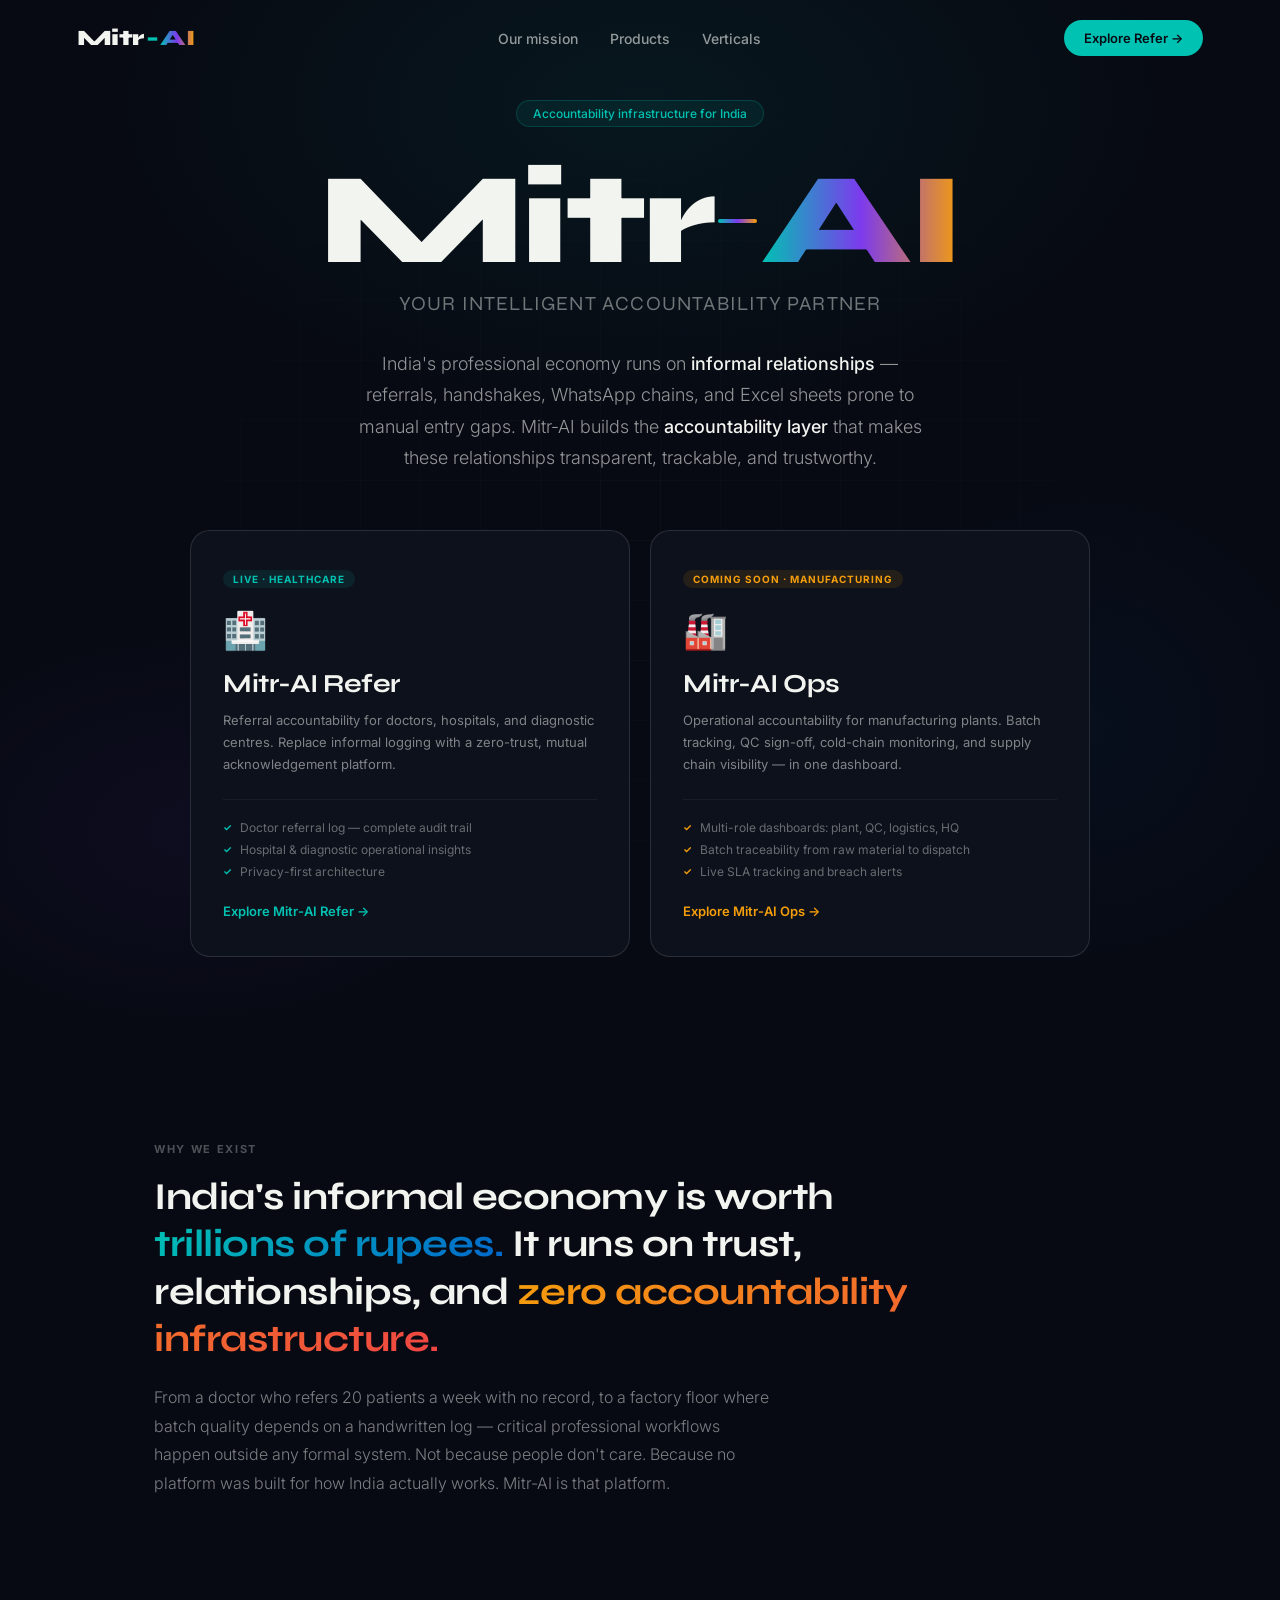
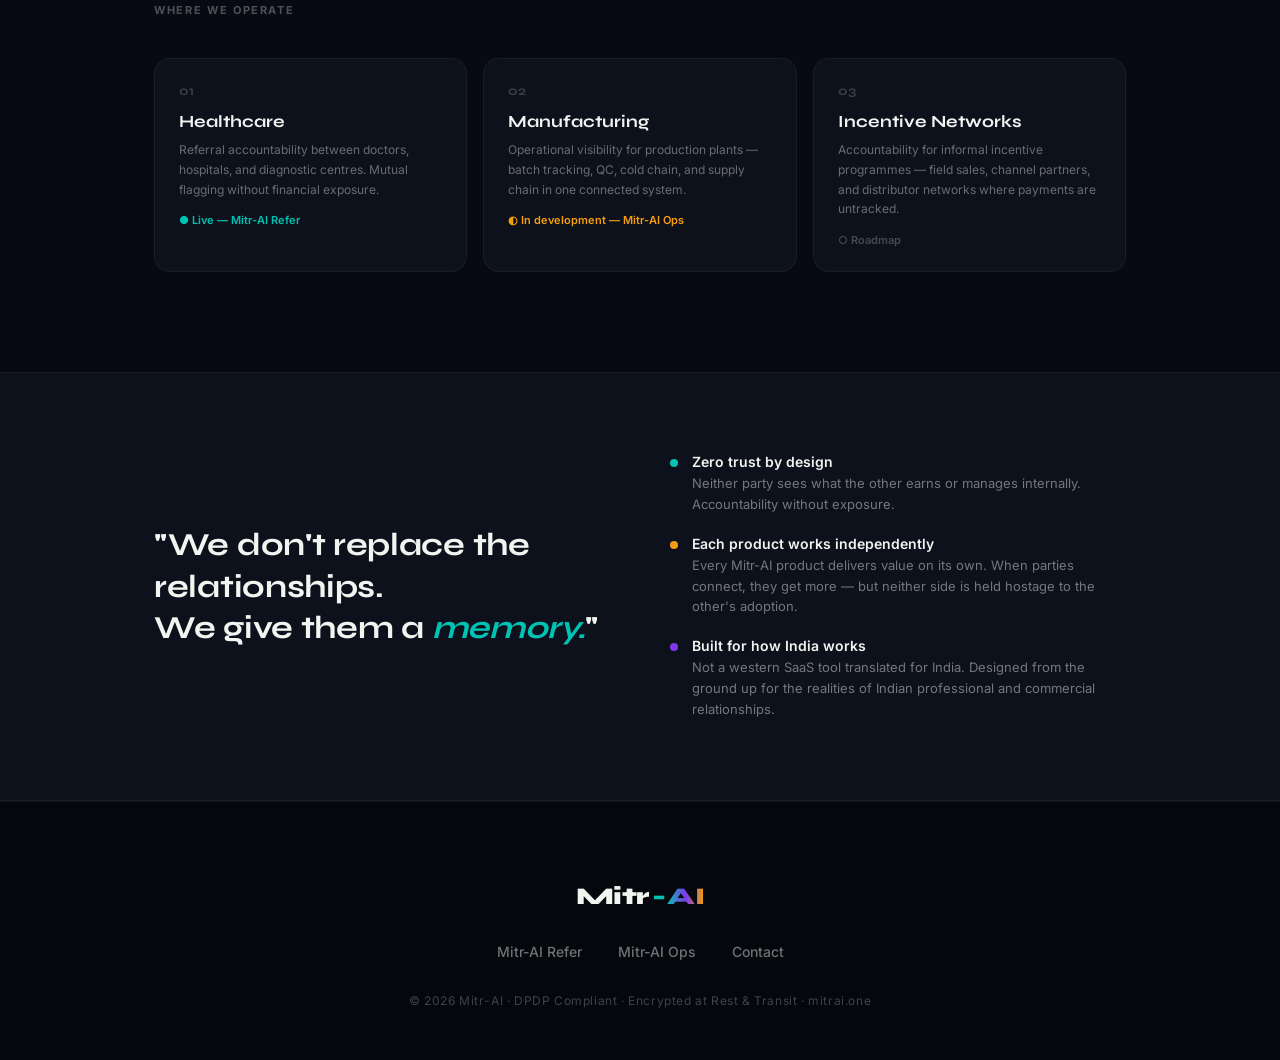
==== commit 971e25b9: "updated" ====
--- a/index.html
+++ b/index.html
@@ -1,330 +1,631 @@
 <!DOCTYPE html>
 <html lang="en">
+
 <head>
-<meta charset="UTF-8">
-<meta name="viewport" content="width=device-width, initial-scale=1.0">
-<title>Mitr-AI — Accountability Infrastructure for India</title>
-<meta name="description" content="Mitr-AI builds the intelligent accountability layer and trust infrastructure for India's professional economy — healthcare, manufacturing, and more.">
-<link rel="stylesheet" href="shared.css">
-<style>
-body { background: var(--navy); color: var(--warm-white); }
-
-/* HERO */
-.hero {
-  min-height: 100vh;
-  display: flex; flex-direction: column; align-items: center; justify-content: center;
-  text-align: center; padding: 100px 5% 80px;
-  position: relative; overflow: hidden;
-}
-.hero-bg {
-  position: absolute; inset: 0; pointer-events: none;
-  background:
-    radial-gradient(ellipse 70% 50% at 50% 10%, rgba(0,194,178,0.07) 0%, transparent 60%),
-    radial-gradient(ellipse 50% 40% at 15% 80%, rgba(124,58,237,0.06) 0%, transparent 50%),
-    radial-gradient(ellipse 40% 50% at 85% 70%, rgba(0,102,204,0.05) 0%, transparent 50%);
-}
-/* Subtle grid */
-.hero-bg::after {
-  content: '';
-  position: absolute; inset: 0;
-  background-image: linear-gradient(rgba(255,255,255,0.025) 1px, transparent 1px),
-                    linear-gradient(90deg, rgba(255,255,255,0.025) 1px, transparent 1px);
-  background-size: 60px 60px;
-  mask-image: radial-gradient(ellipse 80% 80% at 50% 50%, black 0%, transparent 70%);
-}
-.hero-kicker {
-  background: rgba(0,194,178,0.08);
-  border: 1px solid rgba(0,194,178,0.2);
-  border-radius: 99px; padding: 5px 16px;
-  font-size: 12px; font-weight: 500; color: var(--teal);
-  margin-bottom: 32px; display: inline-block;
-}
-.hero-wordmark {
-  font-family: 'Syne', sans-serif;
-  font-size: clamp(64px, 12vw, 130px);
-  font-weight: 800;
-  line-height: 0.95;
-  letter-spacing: -3px;
-  margin-bottom: 8px;
-  position: relative;
-  display: block;
-}
-.wm-mitr { color: var(--warm-white); }
-.wm-sep {
-  display: inline-block;
-  width: clamp(20px, 3vw, 44px);
-  height: 4px;
-  background: var(--grad-full);
-  border-radius: 2px;
-  margin: 0 4px clamp(8px,1.5vw,18px);
-  vertical-align: middle;
-  animation: sepgrow 2.5s ease-in-out infinite alternate;
-}
-@keyframes sepgrow { from{width:clamp(20px,3vw,44px);opacity:0.8} to{width:clamp(28px,4vw,56px);opacity:1} }
-.wm-ai { background: var(--grad-full); -webkit-background-clip: text; -webkit-text-fill-color: transparent; background-clip: text; }
-.hero-tagline {
-  font-family: 'Syne', sans-serif;
-  font-size: clamp(15px, 2vw, 20px);
-  font-weight: 400; color: rgba(242,244,240,0.45);
-  letter-spacing: 0.06em; text-transform: uppercase;
-  margin-bottom: 32px;
-  display: block;
-}
-.hero-desc {
-  font-size: clamp(15px, 2vw, 18px); font-weight: 300;
-  color: rgba(242,244,240,0.6); max-width: 580px;
-  line-height: 1.75; margin: 0 auto 56px;
-}
-.hero-desc strong { color: var(--warm-white); font-weight: 500; }
-
-/* PRODUCT CARDS */
-.product-grid {
-  display: grid; grid-template-columns: 1fr 1fr;
-  gap: 20px; max-width: 900px; width: 100%;
-  margin: 0 auto;
-}
-.product-card {
-  border-radius: 20px; padding: 36px 32px;
-  border: 1px solid var(--border-mid);
-  background: var(--navy-2);
-  text-align: left; text-decoration: none;
-  position: relative; overflow: hidden;
-  transition: transform 0.3s cubic-bezier(.22,1,.36,1), border-color 0.3s;
-  display: block;
-}
-.product-card::before {
-  content: ''; position: absolute; inset: 0;
-  opacity: 0; transition: opacity 0.3s;
-}
-.pc-refer::before { background: radial-gradient(ellipse 80% 60% at 50% 0%, rgba(0,194,178,0.08) 0%, transparent 70%); }
-.pc-ops::before { background: radial-gradient(ellipse 80% 60% at 50% 0%, rgba(245,158,11,0.08) 0%, transparent 70%); }
-.product-card:hover { transform: translateY(-4px); }
-.pc-refer:hover { border-color: rgba(0,194,178,0.35); }
-.pc-ops:hover { border-color: rgba(245,158,11,0.35); }
-.product-card:hover::before { opacity: 1; }
-
-.pc-tag {
-  font-size: 10px; font-weight: 700; text-transform: uppercase; letter-spacing: 0.1em;
-  padding: 3px 10px; border-radius: 99px; margin-bottom: 20px; display: inline-block;
-}
-.pc-refer .pc-tag { background: var(--teal-dim); color: var(--teal); }
-.pc-ops .pc-tag { background: var(--amber-dim); color: var(--amber); }
-
-.pc-icon { font-size: 36px; margin-bottom: 16px; display: block; }
-.pc-name {
-  font-family: 'Syne', sans-serif;
-  font-size: 26px; font-weight: 700; margin-bottom: 10px;
-  letter-spacing: -0.5px;
-}
-.pc-refer .pc-name { color: var(--warm-white); }
-.pc-ops .pc-name { color: var(--warm-white); }
-.pc-desc { font-size: 13px; color: rgba(242,244,240,0.5); line-height: 1.7; margin-bottom: 24px; }
-.pc-cta {
-  display: inline-flex; align-items: center; gap: 8px;
-  font-size: 13px; font-weight: 600;
-  transition: gap 0.2s;
-}
-.pc-refer .pc-cta { color: var(--teal); }
-.pc-ops .pc-cta { color: var(--amber); }
-.product-card:hover .pc-cta { gap: 12px; }
-.pc-features { margin-top: 20px; padding-top: 20px; border-top: 1px solid var(--border-dark); display: flex; flex-direction: column; gap: 7px; }
-.pc-feat { font-size: 12px; color: rgba(242,244,240,0.4); display: flex; align-items: center; gap: 8px; }
-.pc-feat::before { content: '✓'; font-weight: 700; font-size: 10px; }
-.pc-refer .pc-feat::before { color: var(--teal); }
-.pc-ops .pc-feat::before { color: var(--amber); }
-
-/* MISSION */
-.mission-section { padding: 100px 5%; max-width: 1100px; margin: 0 auto; }
-.mission-text {
-  font-family: 'Syne', sans-serif;
-  font-size: clamp(22px, 3.5vw, 38px);
-  font-weight: 700; line-height: 1.25;
-  letter-spacing: -0.5px;
-  color: var(--warm-white);
-  max-width: 780px;
-}
-.mission-text .hl-teal { background: var(--grad-teal); -webkit-background-clip: text; -webkit-text-fill-color: transparent; background-clip: text; }
-.mission-text .hl-amber { background: var(--grad-amber); -webkit-background-clip: text; -webkit-text-fill-color: transparent; background-clip: text; }
-.mission-body { font-size: 16px; color: rgba(242,244,240,0.5); line-height: 1.8; max-width: 620px; margin-top: 20px; font-weight: 300; }
-
-/* VERTICALS */
-.verticals { padding: 0 5% 100px; max-width: 1100px; margin: 0 auto; }
-.vertical-row { display: grid; grid-template-columns: repeat(3,1fr); gap: 16px; margin-top: 40px; }
-.vert-card {
-  background: var(--navy-2); border: 1px solid var(--border-dark);
-  border-radius: 16px; padding: 24px;
-  transition: border-color 0.3s;
-}
-.vert-card:hover { border-color: var(--border-mid); }
-.vert-num { font-family: 'Syne', sans-serif; font-size: 13px; font-weight: 700; color: rgba(242,244,240,0.2); margin-bottom: 12px; }
-.vert-name { font-family: 'Syne', sans-serif; font-size: 17px; font-weight: 700; color: var(--warm-white); margin-bottom: 8px; }
-.vert-desc { font-size: 12px; color: rgba(242,244,240,0.4); line-height: 1.65; }
-.vert-status { margin-top: 14px; font-size: 11px; font-weight: 600; }
-.vs-live { color: var(--teal); }
-.vs-next { color: var(--amber); }
-.vs-future { color: rgba(242,244,240,0.25); }
-
-/* PHILOSOPHY */
-.philosophy { background: var(--navy-2); border-top: 1px solid var(--border-dark); border-bottom: 1px solid var(--border-dark); }
-.phil-inner { max-width: 1100px; margin: 0 auto; padding: 80px 5%; display: grid; grid-template-columns: 1fr 1fr; gap: 60px; align-items: center; }
-.phil-quote {
-  font-family: 'Syne', sans-serif;
-  font-size: clamp(20px, 3vw, 32px);
-  font-weight: 700; line-height: 1.3;
-  color: var(--warm-white); letter-spacing: -0.3px;
-}
-.phil-quote em { font-style: italic; color: var(--teal); }
-.phil-points { display: flex; flex-direction: column; gap: 20px; }
-.phil-point { display: flex; gap: 14px; }
-.phil-dot { width: 8px; height: 8px; border-radius: 50%; background: var(--teal); flex-shrink: 0; margin-top: 6px; }
-.phil-point-title { font-size: 14px; font-weight: 600; color: var(--warm-white); margin-bottom: 3px; }
-.phil-point-desc { font-size: 13px; color: rgba(242,244,240,0.45); line-height: 1.6; }
-
-@media (max-width: 768px) {
-  .product-grid { grid-template-columns: 1fr; }
-  .vertical-row { grid-template-columns: 1fr; }
-  .phil-inner { grid-template-columns: 1fr; gap: 40px; }
-}
-</style>
+  <meta charset="UTF-8">
+  <meta name="viewport" content="width=device-width, initial-scale=1.0">
+  <title>Mitr-AI — Accountability Infrastructure for India</title>
+  <meta name="description"
+    content="Mitr-AI builds the intelligent accountability layer and trust infrastructure for India's professional economy — healthcare, manufacturing, and more.">
+  <link rel="stylesheet" href="shared.css">
+  <style>
+    body {
+      background: var(--navy);
+      color: var(--warm-white);
+    }
+
+    /* HERO */
+    .hero {
+      min-height: 100vh;
+      display: flex;
+      flex-direction: column;
+      align-items: center;
+      justify-content: center;
+      text-align: center;
+      padding: 100px 5% 80px;
+      position: relative;
+      overflow: hidden;
+    }
+
+    .hero-bg {
+      position: absolute;
+      inset: 0;
+      pointer-events: none;
+      background:
+        radial-gradient(ellipse 70% 50% at 50% 10%, rgba(0, 194, 178, 0.07) 0%, transparent 60%),
+        radial-gradient(ellipse 50% 40% at 15% 80%, rgba(124, 58, 237, 0.06) 0%, transparent 50%),
+        radial-gradient(ellipse 40% 50% at 85% 70%, rgba(0, 102, 204, 0.05) 0%, transparent 50%);
+    }
+
+    /* Subtle grid */
+    .hero-bg::after {
+      content: '';
+      position: absolute;
+      inset: 0;
+      background-image: linear-gradient(rgba(255, 255, 255, 0.025) 1px, transparent 1px),
+        linear-gradient(90deg, rgba(255, 255, 255, 0.025) 1px, transparent 1px);
+      background-size: 60px 60px;
+      mask-image: radial-gradient(ellipse 80% 80% at 50% 50%, black 0%, transparent 70%);
+    }
+
+    .hero-kicker {
+      background: rgba(0, 194, 178, 0.08);
+      border: 1px solid rgba(0, 194, 178, 0.2);
+      border-radius: 99px;
+      padding: 5px 16px;
+      font-size: 12px;
+      font-weight: 500;
+      color: var(--teal);
+      margin-bottom: 32px;
+      display: inline-block;
+    }
+
+    .hero-wordmark {
+      font-family: 'Syne', sans-serif;
+      font-size: clamp(64px, 12vw, 130px);
+      font-weight: 800;
+      line-height: 0.95;
+      letter-spacing: -3px;
+      margin-bottom: 8px;
+      position: relative;
+      display: block;
+    }
+
+    .wm-mitr {
+      color: var(--warm-white);
+    }
+
+    .wm-sep {
+      display: inline-block;
+      width: clamp(20px, 3vw, 44px);
+      height: 4px;
+      background: var(--grad-full);
+      border-radius: 2px;
+      margin: 0 4px clamp(8px, 1.5vw, 18px);
+      vertical-align: middle;
+      animation: sepgrow 2.5s ease-in-out infinite alternate;
+    }
+
+    @keyframes sepgrow {
+      from {
+        width: clamp(20px, 3vw, 44px);
+        opacity: 0.8
+      }
+
+      to {
+        width: clamp(28px, 4vw, 56px);
+        opacity: 1
+      }
+    }
+
+    .wm-ai {
+      background: var(--grad-full);
+      -webkit-background-clip: text;
+      -webkit-text-fill-color: transparent;
+      background-clip: text;
+    }
+
+    .hero-tagline {
+      font-family: 'Syne', sans-serif;
+      font-size: clamp(15px, 2vw, 20px);
+      font-weight: 400;
+      color: rgba(242, 244, 240, 0.45);
+      letter-spacing: 0.06em;
+      text-transform: uppercase;
+      margin-bottom: 32px;
+      display: block;
+    }
+
+    .hero-desc {
+      font-size: clamp(15px, 2vw, 18px);
+      font-weight: 300;
+      color: rgba(242, 244, 240, 0.6);
+      max-width: 580px;
+      line-height: 1.75;
+      margin: 0 auto 56px;
+    }
+
+    .hero-desc strong {
+      color: var(--warm-white);
+      font-weight: 500;
+    }
+
+    /* PRODUCT CARDS */
+    .product-grid {
+      display: grid;
+      grid-template-columns: 1fr 1fr;
+      gap: 20px;
+      max-width: 900px;
+      width: 100%;
+      margin: 0 auto;
+    }
+
+    .product-card {
+      border-radius: 20px;
+      padding: 36px 32px;
+      border: 1px solid var(--border-mid);
+      background: var(--navy-2);
+      text-align: left;
+      text-decoration: none;
+      position: relative;
+      overflow: hidden;
+      transition: transform 0.3s cubic-bezier(.22, 1, .36, 1), border-color 0.3s;
+      display: block;
+    }
+
+    .product-card::before {
+      content: '';
+      position: absolute;
+      inset: 0;
+      opacity: 0;
+      transition: opacity 0.3s;
+    }
+
+    .pc-refer::before {
+      background: radial-gradient(ellipse 80% 60% at 50% 0%, rgba(0, 194, 178, 0.08) 0%, transparent 70%);
+    }
+
+    .pc-ops::before {
+      background: radial-gradient(ellipse 80% 60% at 50% 0%, rgba(245, 158, 11, 0.08) 0%, transparent 70%);
+    }
+
+    .product-card:hover {
+      transform: translateY(-4px);
+    }
+
+    .pc-refer:hover {
+      border-color: rgba(0, 194, 178, 0.35);
+    }
+
+    .pc-ops:hover {
+      border-color: rgba(245, 158, 11, 0.35);
+    }
+
+    .product-card:hover::before {
+      opacity: 1;
+    }
+
+    .pc-tag {
+      font-size: 10px;
+      font-weight: 700;
+      text-transform: uppercase;
+      letter-spacing: 0.1em;
+      padding: 3px 10px;
+      border-radius: 99px;
+      margin-bottom: 20px;
+      display: inline-block;
+    }
+
+    .pc-refer .pc-tag {
+      background: var(--teal-dim);
+      color: var(--teal);
+    }
+
+    .pc-ops .pc-tag {
+      background: var(--amber-dim);
+      color: var(--amber);
+    }
+
+    .pc-icon {
+      font-size: 36px;
+      margin-bottom: 16px;
+      display: block;
+    }
+
+    .pc-name {
+      font-family: 'Syne', sans-serif;
+      font-size: 26px;
+      font-weight: 700;
+      margin-bottom: 10px;
+      letter-spacing: -0.5px;
+    }
+
+    .pc-refer .pc-name {
+      color: var(--warm-white);
+    }
+
+    .pc-ops .pc-name {
+      color: var(--warm-white);
+    }
+
+    .pc-desc {
+      font-size: 13px;
+      color: rgba(242, 244, 240, 0.5);
+      line-height: 1.7;
+      margin-bottom: 24px;
+    }
+
+    .pc-cta {
+      display: inline-flex;
+      align-items: center;
+      gap: 8px;
+      font-size: 13px;
+      font-weight: 600;
+      transition: gap 0.2s;
+    }
+
+    .pc-refer .pc-cta {
+      color: var(--teal);
+    }
+
+    .pc-ops .pc-cta {
+      color: var(--amber);
+    }
+
+    .product-card:hover .pc-cta {
+      gap: 12px;
+    }
+
+    .pc-features {
+      margin-top: 20px;
+      padding-top: 20px;
+      border-top: 1px solid var(--border-dark);
+      display: flex;
+      flex-direction: column;
+      gap: 7px;
+    }
+
+    .pc-feat {
+      font-size: 12px;
+      color: rgba(242, 244, 240, 0.4);
+      display: flex;
+      align-items: center;
+      gap: 8px;
+    }
+
+    .pc-feat::before {
+      content: '✓';
+      font-weight: 700;
+      font-size: 10px;
+    }
+
+    .pc-refer .pc-feat::before {
+      color: var(--teal);
+    }
+
+    .pc-ops .pc-feat::before {
+      color: var(--amber);
+    }
+
+    /* MISSION */
+    .mission-section {
+      padding: 100px 5%;
+      max-width: 1100px;
+      margin: 0 auto;
+    }
+
+    .mission-text {
+      font-family: 'Syne', sans-serif;
+      font-size: clamp(22px, 3.5vw, 38px);
+      font-weight: 700;
+      line-height: 1.25;
+      letter-spacing: -0.5px;
+      color: var(--warm-white);
+      max-width: 780px;
+    }
+
+    .mission-text .hl-teal {
+      background: var(--grad-teal);
+      -webkit-background-clip: text;
+      -webkit-text-fill-color: transparent;
+      background-clip: text;
+    }
+
+    .mission-text .hl-amber {
+      background: var(--grad-amber);
+      -webkit-background-clip: text;
+      -webkit-text-fill-color: transparent;
+      background-clip: text;
+    }
+
+    .mission-body {
+      font-size: 16px;
+      color: rgba(242, 244, 240, 0.5);
+      line-height: 1.8;
+      max-width: 620px;
+      margin-top: 20px;
+      font-weight: 300;
+    }
+
+    /* VERTICALS */
+    .verticals {
+      padding: 0 5% 100px;
+      max-width: 1100px;
+      margin: 0 auto;
+    }
+
+    .vertical-row {
+      display: grid;
+      grid-template-columns: repeat(3, 1fr);
+      gap: 16px;
+      margin-top: 40px;
+    }
+
+    .vert-card {
+      background: var(--navy-2);
+      border: 1px solid var(--border-dark);
+      border-radius: 16px;
+      padding: 24px;
+      transition: border-color 0.3s;
+    }
+
+    .vert-card:hover {
+      border-color: var(--border-mid);
+    }
+
+    .vert-num {
+      font-family: 'Syne', sans-serif;
+      font-size: 13px;
+      font-weight: 700;
+      color: rgba(242, 244, 240, 0.2);
+      margin-bottom: 12px;
+    }
+
+    .vert-name {
+      font-family: 'Syne', sans-serif;
+      font-size: 17px;
+      font-weight: 700;
+      color: var(--warm-white);
+      margin-bottom: 8px;
+    }
+
+    .vert-desc {
+      font-size: 12px;
+      color: rgba(242, 244, 240, 0.4);
+      line-height: 1.65;
+    }
+
+    .vert-status {
+      margin-top: 14px;
+      font-size: 11px;
+      font-weight: 600;
+    }
+
+    .vs-live {
+      color: var(--teal);
+    }
+
+    .vs-next {
+      color: var(--amber);
+    }
+
+    .vs-future {
+      color: rgba(242, 244, 240, 0.25);
+    }
+
+    /* PHILOSOPHY */
+    .philosophy {
+      background: var(--navy-2);
+      border-top: 1px solid var(--border-dark);
+      border-bottom: 1px solid var(--border-dark);
+    }
+
+    .phil-inner {
+      max-width: 1100px;
+      margin: 0 auto;
+      padding: 80px 5%;
+      display: grid;
+      grid-template-columns: 1fr 1fr;
+      gap: 60px;
+      align-items: center;
+    }
+
+    .phil-quote {
+      font-family: 'Syne', sans-serif;
+      font-size: clamp(20px, 3vw, 32px);
+      font-weight: 700;
+      line-height: 1.3;
+      color: var(--warm-white);
+      letter-spacing: -0.3px;
+    }
+
+    .phil-quote em {
+      font-style: italic;
+      color: var(--teal);
+    }
+
+    .phil-points {
+      display: flex;
+      flex-direction: column;
+      gap: 20px;
+    }
+
+    .phil-point {
+      display: flex;
+      gap: 14px;
+    }
+
+    .phil-dot {
+      width: 8px;
+      height: 8px;
+      border-radius: 50%;
+      background: var(--teal);
+      flex-shrink: 0;
+      margin-top: 6px;
+    }
+
+    .phil-point-title {
+      font-size: 14px;
+      font-weight: 600;
+      color: var(--warm-white);
+      margin-bottom: 3px;
+    }
+
+    .phil-point-desc {
+      font-size: 13px;
+      color: rgba(242, 244, 240, 0.45);
+      line-height: 1.6;
+    }
+
+    @media (max-width: 768px) {
+      .product-grid {
+        grid-template-columns: 1fr;
+      }
+
+      .vertical-row {
+        grid-template-columns: 1fr;
+      }
+
+      .phil-inner {
+        grid-template-columns: 1fr;
+        gap: 40px;
+      }
+    }
+  </style>
 </head>
+
 <body>
 
-<nav class="m-nav" id="nav">
-  <a class="nav-logo" href="index.html">Mitr<span class="logo-sep">-</span><span class="logo-ai">AI</span></a>
-  <ul class="nav-links">
-    <li><a href="#mission">Our mission</a></li>
-    <li><a href="#products">Products</a></li>
-    <li><a href="#verticals">Verticals</a></li>
-  </ul>
-  <a class="nav-pill" href="refer.html">Explore Refer →</a>
-</nav>
-
-<!-- HERO -->
-<section class="hero">
-  <div class="hero-bg"></div>
-  <div class="hero-kicker reveal">Accountability infrastructure for India</div>
-  <h1 class="reveal d1">
-    <span class="hero-wordmark">
-      <span class="wm-mitr">Mitr</span><span class="wm-sep"></span><span class="wm-ai">AI</span>
-    </span>
-    <span class="hero-tagline">Your intelligent accountability partner</span>
-  </h1>
-  <p class="hero-desc reveal d2">
-    India's professional economy runs on <strong>informal relationships</strong> — referrals, handshakes, WhatsApp chains, and Excel sheets prone to manual entry gaps. Mitr-AI builds the <strong>accountability layer</strong> that makes these relationships transparent, trackable, and trustworthy.
-  </p>
-
-  <div id="products" class="product-grid reveal d3">
-    <a class="product-card pc-refer" href="refer.html">
-      <span class="pc-tag">Live · Healthcare</span>
-      <span class="pc-icon">🏥</span>
-      <div class="pc-name">Mitr-AI Refer</div>
-      <div class="pc-desc">Referral accountability for doctors, hospitals, and diagnostic centres. Replace informal tracking with a zero-trust, mutual flagging platform.</div>
-      <div class="pc-features">
-        <div class="pc-feat">Doctor referral log — complete audit trail</div>
-        <div class="pc-feat">Hospital & diagnostic referral analytics</div>
-        <div class="pc-feat">Zero financial data stored</div>
+  <nav class="m-nav" id="nav">
+    <a class="nav-logo" href="index.html">Mitr<span class="logo-sep">-</span><span class="logo-ai">AI</span></a>
+    <ul class="nav-links">
+      <li><a href="#mission">Our mission</a></li>
+      <li><a href="#products">Products</a></li>
+      <li><a href="#verticals">Verticals</a></li>
+    </ul>
+    <a class="nav-pill" href="refer.html">Explore Refer →</a>
+  </nav>
+
+  <!-- HERO -->
+  <section class="hero">
+    <div class="hero-bg"></div>
+    <div class="hero-kicker reveal">Accountability infrastructure for India</div>
+    <h1 class="reveal d1">
+      <span class="hero-wordmark">
+        <span class="wm-mitr">Mitr</span><span class="wm-sep"></span><span class="wm-ai">AI</span>
+      </span>
+      <span class="hero-tagline">Your intelligent accountability partner</span>
+    </h1>
+    <p class="hero-desc reveal d2">
+      India's professional economy runs on <strong>informal relationships</strong> — referrals, handshakes, WhatsApp
+      chains, and Excel sheets prone to manual entry gaps. Mitr-AI builds the <strong>accountability layer</strong> that
+      makes these relationships transparent, trackable, and trustworthy.
+    </p>
+
+    <div id="products" class="product-grid reveal d3">
+      <a class="product-card pc-refer" href="refer.html">
+        <span class="pc-tag">Live · Healthcare</span>
+        <span class="pc-icon">🏥</span>
+        <div class="pc-name">Mitr-AI Refer</div>
+        <div class="pc-desc">Referral accountability for doctors, hospitals, and diagnostic centres. Replace informal
+          logging with a zero-trust, mutual acknowledgement platform.</div>
+        <div class="pc-features">
+          <div class="pc-feat">Doctor referral log — complete audit trail</div>
+          <div class="pc-feat">Hospital & diagnostic operational insights</div>
+          <div class="pc-feat">Privacy-first architecture</div>
+        </div>
+        <div class="pc-cta" style="margin-top:24px">Explore Mitr-AI Refer →</div>
+      </a>
+
+      <a class="product-card pc-ops" href="ops.html">
+        <span class="pc-tag">Coming Soon · Manufacturing</span>
+        <span class="pc-icon">🏭</span>
+        <div class="pc-name">Mitr-AI Ops</div>
+        <div class="pc-desc">Operational accountability for manufacturing plants. Batch tracking, QC sign-off,
+          cold-chain monitoring, and supply chain visibility — in one dashboard.</div>
+        <div class="pc-features">
+          <div class="pc-feat">Multi-role dashboards: plant, QC, logistics, HQ</div>
+          <div class="pc-feat">Batch traceability from raw material to dispatch</div>
+          <div class="pc-feat">Live SLA tracking and breach alerts</div>
+        </div>
+        <div class="pc-cta" style="margin-top:24px">Explore Mitr-AI Ops →</div>
+      </a>
+    </div>
+  </section>
+
+  <!-- MISSION -->
+  <section class="mission-section" id="mission">
+    <div class="eyebrow reveal" style="color:rgba(242,244,240,0.3)">Why we exist</div>
+    <div class="mission-text reveal d1" style="margin-top:16px">
+      India's informal economy is worth <span class="hl-teal">trillions of rupees.</span> It runs on trust,
+      relationships, and <span class="hl-amber">zero accountability infrastructure.</span>
+    </div>
+    <p class="mission-body reveal d2">
+      From a doctor who refers 20 patients a week with no record, to a factory floor where batch quality depends on a
+      handwritten log — critical professional workflows happen outside any formal system. Not because people don't care.
+      Because no platform was built for how India actually works. Mitr-AI is that platform.
+    </p>
+  </section>
+
+  <!-- VERTICALS -->
+  <section class="verticals" id="verticals">
+    <div class="eyebrow reveal" style="color:rgba(242,244,240,0.3)">Where we operate</div>
+    <div class="vertical-row">
+      <div class="vert-card reveal">
+        <div class="vert-num">01</div>
+        <div class="vert-name">Healthcare</div>
+        <div class="vert-desc">Referral accountability between doctors, hospitals, and diagnostic centres. Mutual
+          flagging without financial exposure.</div>
+        <div class="vert-status vs-live">● Live — Mitr-AI Refer</div>
       </div>
-      <div class="pc-cta" style="margin-top:24px">Explore Mitr-AI Refer →</div>
-    </a>
-
-    <a class="product-card pc-ops" href="ops.html">
-      <span class="pc-tag">Coming Soon · Manufacturing</span>
-      <span class="pc-icon">🏭</span>
-      <div class="pc-name">Mitr-AI Ops</div>
-      <div class="pc-desc">Operational accountability for manufacturing plants. Batch tracking, QC sign-off, cold-chain monitoring, and supply chain visibility — in one dashboard.</div>
-      <div class="pc-features">
-        <div class="pc-feat">Multi-role dashboards: plant, QC, logistics, HQ</div>
-        <div class="pc-feat">Batch traceability from raw material to dispatch</div>
-        <div class="pc-feat">Live SLA tracking and breach alerts</div>
+      <div class="vert-card reveal d1">
+        <div class="vert-num">02</div>
+        <div class="vert-name">Manufacturing</div>
+        <div class="vert-desc">Operational visibility for production plants — batch tracking, QC, cold chain, and supply
+          chain in one connected system.</div>
+        <div class="vert-status vs-next">◐ In development — Mitr-AI Ops</div>
       </div>
-      <div class="pc-cta" style="margin-top:24px">Explore Mitr-AI Ops →</div>
-    </a>
-  </div>
-</section>
-
-<!-- MISSION -->
-<section class="mission-section" id="mission">
-  <div class="eyebrow reveal" style="color:rgba(242,244,240,0.3)">Why we exist</div>
-  <div class="mission-text reveal d1" style="margin-top:16px">
-    India's informal economy is worth <span class="hl-teal">trillions of rupees.</span> It runs on trust, relationships, and <span class="hl-amber">zero accountability infrastructure.</span>
-  </div>
-  <p class="mission-body reveal d2">
-    From a doctor who refers 20 patients a week with no record, to a factory floor where batch quality depends on a handwritten log — critical professional workflows happen outside any formal system. Not because people don't care. Because no platform was built for how India actually works. Mitr-AI is that platform.
-  </p>
-</section>
-
-<!-- VERTICALS -->
-<section class="verticals" id="verticals">
-  <div class="eyebrow reveal" style="color:rgba(242,244,240,0.3)">Where we operate</div>
-  <div class="vertical-row">
-    <div class="vert-card reveal">
-      <div class="vert-num">01</div>
-      <div class="vert-name">Healthcare</div>
-      <div class="vert-desc">Referral accountability between doctors, hospitals, and diagnostic centres. Mutual flagging without financial exposure.</div>
-      <div class="vert-status vs-live">● Live — Mitr-AI Refer</div>
+      <div class="vert-card reveal d2">
+        <div class="vert-num">03</div>
+        <div class="vert-name">Incentive Networks</div>
+        <div class="vert-desc">Accountability for informal incentive programmes — field sales, channel partners, and
+          distributor networks where payments are untracked.</div>
+        <div class="vert-status vs-future">○ Roadmap</div>
+      </div>
     </div>
-    <div class="vert-card reveal d1">
-      <div class="vert-num">02</div>
-      <div class="vert-name">Manufacturing</div>
-      <div class="vert-desc">Operational visibility for production plants — batch tracking, QC, cold chain, and supply chain in one connected system.</div>
-      <div class="vert-status vs-next">◐ In development — Mitr-AI Ops</div>
-    </div>
-    <div class="vert-card reveal d2">
-      <div class="vert-num">03</div>
-      <div class="vert-name">Incentive Networks</div>
-      <div class="vert-desc">Accountability for informal incentive programmes — field sales, channel partners, and distributor networks where payments are untracked.</div>
-      <div class="vert-status vs-future">○ Roadmap</div>
-    </div>
-  </div>
-</section>
-
-<!-- PHILOSOPHY -->
-<div class="philosophy" id="philosophy">
-  <div class="phil-inner">
-    <div class="phil-quote reveal">
-      "We don't replace the relationships.<br>We give them a <em>memory.</em>"
-    </div>
-    <div class="phil-points">
-      <div class="phil-point reveal">
-        <div class="phil-dot"></div>
-        <div>
-          <div class="phil-point-title">Zero trust by design</div>
-          <div class="phil-point-desc">Neither party sees what the other earns or manages internally. Accountability without exposure.</div>
+  </section>
+
+  <!-- PHILOSOPHY -->
+  <div class="philosophy" id="philosophy">
+    <div class="phil-inner">
+      <div class="phil-quote reveal">
+        "We don't replace the relationships.<br>We give them a <em>memory.</em>"
+      </div>
+      <div class="phil-points">
+        <div class="phil-point reveal">
+          <div class="phil-dot"></div>
+          <div>
+            <div class="phil-point-title">Zero trust by design</div>
+            <div class="phil-point-desc">Neither party sees what the other earns or manages internally. Accountability
+              without exposure.</div>
+          </div>
         </div>
-      </div>
-      <div class="phil-point reveal d1">
-        <div class="phil-dot" style="background:var(--amber)"></div>
-        <div>
-          <div class="phil-point-title">Each product works independently</div>
-          <div class="phil-point-desc">Every Mitr-AI product delivers value on its own. When parties connect, they get more — but neither side is held hostage to the other's adoption.</div>
+        <div class="phil-point reveal d1">
+          <div class="phil-dot" style="background:var(--amber)"></div>
+          <div>
+            <div class="phil-point-title">Each product works independently</div>
+            <div class="phil-point-desc">Every Mitr-AI product delivers value on its own. When parties connect, they get
+              more — but neither side is held hostage to the other's adoption.</div>
+          </div>
         </div>
-      </div>
-      <div class="phil-point reveal d2">
-        <div class="phil-dot" style="background:var(--violet)"></div>
-        <div>
-          <div class="phil-point-title">Built for how India works</div>
-          <div class="phil-point-desc">Not a western SaaS tool translated for India. Designed from the ground up for the realities of Indian professional and commercial relationships.</div>
+        <div class="phil-point reveal d2">
+          <div class="phil-dot" style="background:var(--violet)"></div>
+          <div>
+            <div class="phil-point-title">Built for how India works</div>
+            <div class="phil-point-desc">Not a western SaaS tool translated for India. Designed from the ground up for
+              the realities of Indian professional and commercial relationships.</div>
+          </div>
         </div>
       </div>
     </div>
   </div>
-</div>
-
-<footer class="m-footer">
-  <a class="footer-logo" href="index.html">Mitr<span class="logo-sep">-</span><span class="logo-ai">AI</span></a>
-  <div class="footer-links">
-    <a href="refer.html">Mitr-AI Refer</a>
-    <a href="ops.html">Mitr-AI Ops</a>
-    <a href="#">Contact</a>
-  </div>
-  <div class="footer-note">© 2025 Mitr-AI · DPDP Compliant · Encrypted at Rest & Transit · mitrai.one</div>
-</footer>
-
-<script>
-const nav = document.getElementById('nav');
-window.addEventListener('scroll', () => nav.classList.toggle('scrolled', window.scrollY > 40));
-const io = new IntersectionObserver(e => e.forEach(x => x.isIntersecting && x.target.classList.add('visible')), { threshold: 0.1, rootMargin: '0px 0px -40px 0px' });
-document.querySelectorAll('.reveal').forEach(el => io.observe(el));
-</script>
+
+  <footer class="m-footer">
+    <a class="footer-logo" href="index.html">Mitr<span class="logo-sep">-</span><span class="logo-ai">AI</span></a>
+    <div class="footer-links">
+      <a href="refer.html">Mitr-AI Refer</a>
+      <a href="ops.html">Mitr-AI Ops</a>
+      <a href="#">Contact</a>
+    </div>
+    <div class="footer-note">© 2026 Mitr-AI · DPDP Compliant · Encrypted at Rest & Transit · mitrai.one</div>
+  </footer>
+
+  <script>
+    const nav = document.getElementById('nav');
+    window.addEventListener('scroll', () => nav.classList.toggle('scrolled', window.scrollY > 40));
+    const io = new IntersectionObserver(e => e.forEach(x => x.isIntersecting && x.target.classList.add('visible')), { threshold: 0.1, rootMargin: '0px 0px -40px 0px' });
+    document.querySelectorAll('.reveal').forEach(el => io.observe(el));
+  </script>
 </body>
-</html>
+
+</html>
--- a/shared.css
+++ b/shared.css
@@ -409,6 +409,277 @@
   line-height: 1.5;
 }
 
+/* V2 Sections Layout */
+.comp-grid {
+  display: grid;
+  grid-template-columns: 1fr 1fr;
+  gap: 24px;
+  margin-top: 36px;
+}
+.comp-card {
+  background: var(--navy-2);
+  border: 1px solid var(--border-dark);
+  border-radius: 18px;
+  padding: 32px;
+  transition: transform 0.3s ease, border-color 0.3s ease;
+}
+.comp-card:hover {
+  transform: translateY(-2px);
+}
+.comp-card.negative {
+  border-color: rgba(239, 68, 68, 0.15);
+  background: linear-gradient(145deg, #120808, #0a0404);
+}
+.comp-card.negative:hover {
+  border-color: rgba(239, 68, 68, 0.3);
+}
+.comp-card.positive {
+  border-color: rgba(0, 194, 178, 0.15);
+  background: linear-gradient(145deg, #071514, #040c0b);
+}
+.comp-card.positive:hover {
+  border-color: rgba(0, 194, 178, 0.35);
+}
+.comp-title {
+  font-family: 'Syne', sans-serif;
+  font-size: 20px;
+  font-weight: 700;
+  margin-bottom: 24px;
+}
+.comp-card.negative .comp-title {
+  color: #EF4444;
+}
+.comp-card.positive .comp-title {
+  color: var(--teal);
+}
+.comp-list {
+  list-style: none;
+  display: flex;
+  flex-direction: column;
+  gap: 14px;
+}
+.comp-item {
+  display: flex;
+  align-items: flex-start;
+  gap: 12px;
+  font-size: 14px;
+  color: rgba(242, 244, 240, 0.65);
+  line-height: 1.5;
+}
+.comp-icon {
+  font-weight: bold;
+  flex-shrink: 0;
+  font-size: 14px;
+  margin-top: 2px;
+}
+.comp-card.negative .comp-icon {
+  color: #EF4444;
+}
+.comp-card.positive .comp-icon {
+  color: var(--teal);
+}
+
+/* Privacy First Grid */
+.sec-grid {
+  display: grid;
+  grid-template-columns: repeat(3, 1fr);
+  gap: 16px;
+  margin-top: 36px;
+}
+.sec-card {
+  background: var(--navy-2);
+  border: 1px solid var(--border-dark);
+  border-radius: 14px;
+  padding: 24px;
+  transition: border-color 0.25s ease, transform 0.25s ease;
+}
+.sec-card:hover {
+  border-color: rgba(0, 194, 178, 0.25);
+  transform: translateY(-2px);
+}
+.sec-icon {
+  font-size: 26px;
+  margin-bottom: 14px;
+}
+.sec-title {
+  font-size: 15px;
+  font-weight: 600;
+  color: var(--warm-white);
+  margin-bottom: 8px;
+}
+.sec-desc {
+  font-size: 12px;
+  color: rgba(242, 244, 240, 0.45);
+  line-height: 1.65;
+}
+
+/* Trust Signals Section */
+.trust-grid {
+  display: grid;
+  grid-template-columns: repeat(2, 1fr);
+  gap: 20px;
+  margin-top: 36px;
+}
+.trust-card {
+  background: var(--navy-2);
+  border: 1px solid var(--border-dark);
+  border-radius: 16px;
+  padding: 28px;
+}
+.trust-card-title {
+  font-family: 'Syne', sans-serif;
+  font-size: 17px;
+  font-weight: 700;
+  color: var(--warm-white);
+  margin-bottom: 16px;
+  border-left: 3px solid var(--teal);
+  padding-left: 10px;
+}
+.trust-list {
+  list-style: none;
+  display: flex;
+  flex-direction: column;
+  gap: 10px;
+}
+.trust-item {
+  font-size: 13px;
+  color: rgba(242, 244, 240, 0.55);
+  line-height: 1.5;
+  display: flex;
+  align-items: flex-start;
+  gap: 8px;
+}
+.trust-item::before {
+  content: '●';
+  color: var(--teal);
+  font-size: 9px;
+  margin-top: 3px;
+  flex-shrink: 0;
+}
+
+/* Integration Section */
+.int-box {
+  background: var(--navy-3);
+  border: 1px solid var(--border-mid);
+  border-radius: 20px;
+  padding: 48px;
+  margin-top: 48px;
+  text-align: center;
+  position: relative;
+  overflow: hidden;
+}
+.int-box::before {
+  content: '';
+  position: absolute;
+  top: -80px;
+  left: 50%;
+  transform: translateX(-50%);
+  width: 400px;
+  height: 200px;
+  background: radial-gradient(ellipse, rgba(0, 194, 178, 0.04) 0%, transparent 70%);
+  pointer-events: none;
+}
+.int-title {
+  font-family: 'Syne', sans-serif;
+  font-size: 26px;
+  font-weight: 800;
+  margin-bottom: 12px;
+}
+.int-desc {
+  font-size: 14px;
+  color: rgba(242, 244, 240, 0.5);
+  max-width: 580px;
+  margin: 0 auto 28px;
+  line-height: 1.65;
+}
+.int-badges {
+  display: flex;
+  flex-wrap: wrap;
+  gap: 12px;
+  justify-content: center;
+}
+.int-badge {
+  font-size: 12px;
+  font-weight: 600;
+  padding: 6px 16px;
+  border-radius: 6px;
+  background: rgba(255, 255, 255, 0.04);
+  border: 1px solid var(--border-dark);
+  color: rgba(242, 244, 240, 0.65);
+}
+
+/* Accordion FAQs */
+.faq-category-title {
+  font-family: 'Syne', sans-serif;
+  font-size: 22px;
+  font-weight: 800;
+  margin: 50px 0 20px;
+  color: var(--teal);
+  border-bottom: 1px solid var(--border-dark);
+  padding-bottom: 10px;
+  letter-spacing: -0.5px;
+}
+.faq-accordion {
+  display: flex;
+  flex-direction: column;
+  gap: 10px;
+}
+.faq-item {
+  background: var(--navy-2);
+  border: 1px solid var(--border-dark);
+  border-radius: 10px;
+  overflow: hidden;
+  transition: border-color 0.25s ease;
+}
+.faq-item:hover {
+  border-color: rgba(0, 194, 178, 0.2);
+}
+.faq-trigger {
+  width: 100%;
+  padding: 16px 20px;
+  background: none;
+  border: none;
+  text-align: left;
+  color: var(--warm-white);
+  font-family: 'Inter', sans-serif;
+  font-size: 14px;
+  font-weight: 600;
+  cursor: pointer;
+  display: flex;
+  justify-content: space-between;
+  align-items: center;
+  transition: color 0.2s;
+}
+.faq-trigger:hover {
+  color: var(--teal);
+}
+.faq-trigger::after {
+  content: '+';
+  font-size: 18px;
+  color: var(--teal);
+  transition: transform 0.2s ease;
+  font-weight: 400;
+}
+.faq-item.active {
+  border-color: rgba(0, 194, 178, 0.35);
+}
+.faq-item.active .faq-trigger::after {
+  content: '−';
+}
+.faq-content {
+  max-height: 0;
+  overflow: hidden;
+  transition: max-height 0.3s cubic-bezier(0.16, 1, 0.3, 1), padding 0.3s ease;
+  padding: 0 20px;
+  color: rgba(242, 244, 240, 0.5);
+  font-size: 13px;
+  line-height: 1.7;
+}
+.faq-item.active .faq-content {
+  max-height: 300px;
+  padding-bottom: 16px;
+}
+
 /* Responsive Overrides for Menu */
 @media (max-width: 768px) {
   .m-nav {
@@ -422,4 +693,19 @@
     padding: 40px 5% 30px;
     gap: 16px;
   }
-}
+  .comp-grid {
+    grid-template-columns: 1fr;
+    gap: 16px;
+  }
+  .sec-grid {
+    grid-template-columns: 1fr;
+    gap: 12px;
+  }
+  .trust-grid {
+    grid-template-columns: 1fr;
+    gap: 16px;
+  }
+  .int-box {
+    padding: 30px 20px;
+  }
+}
